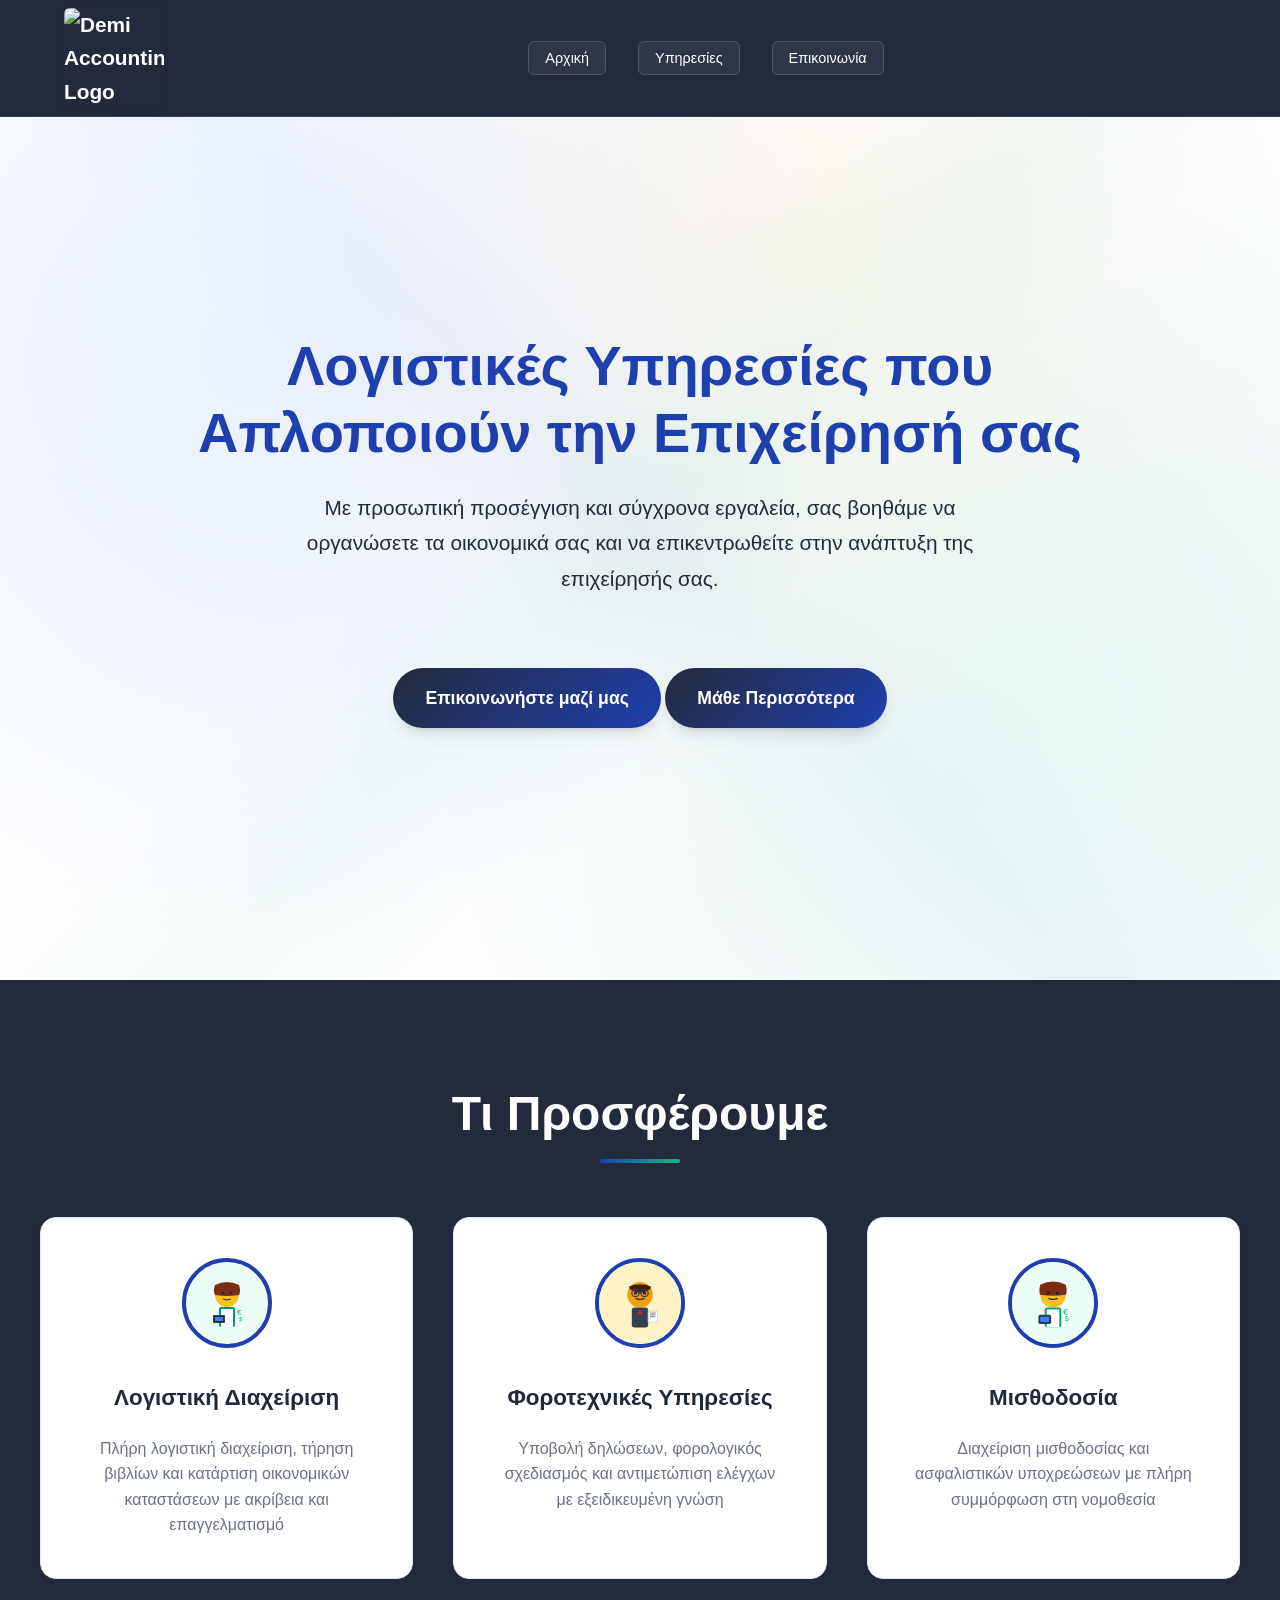
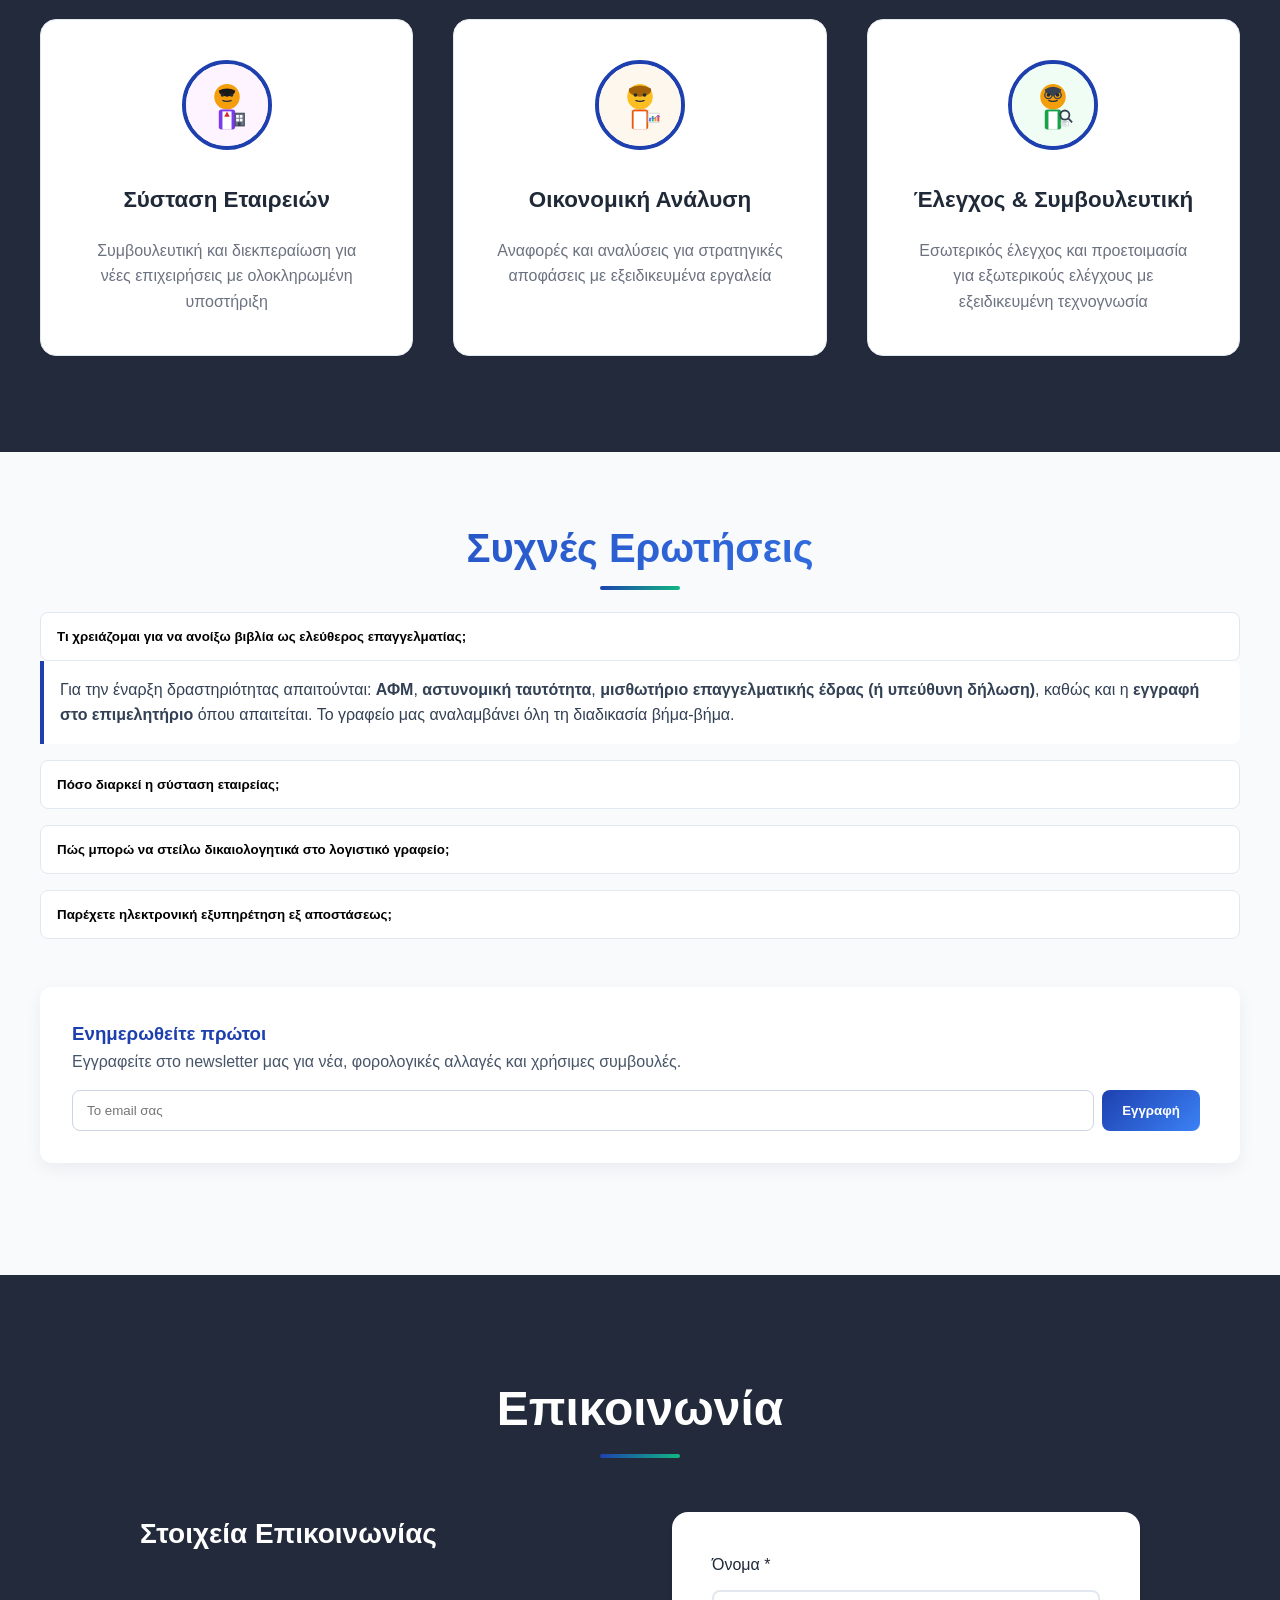
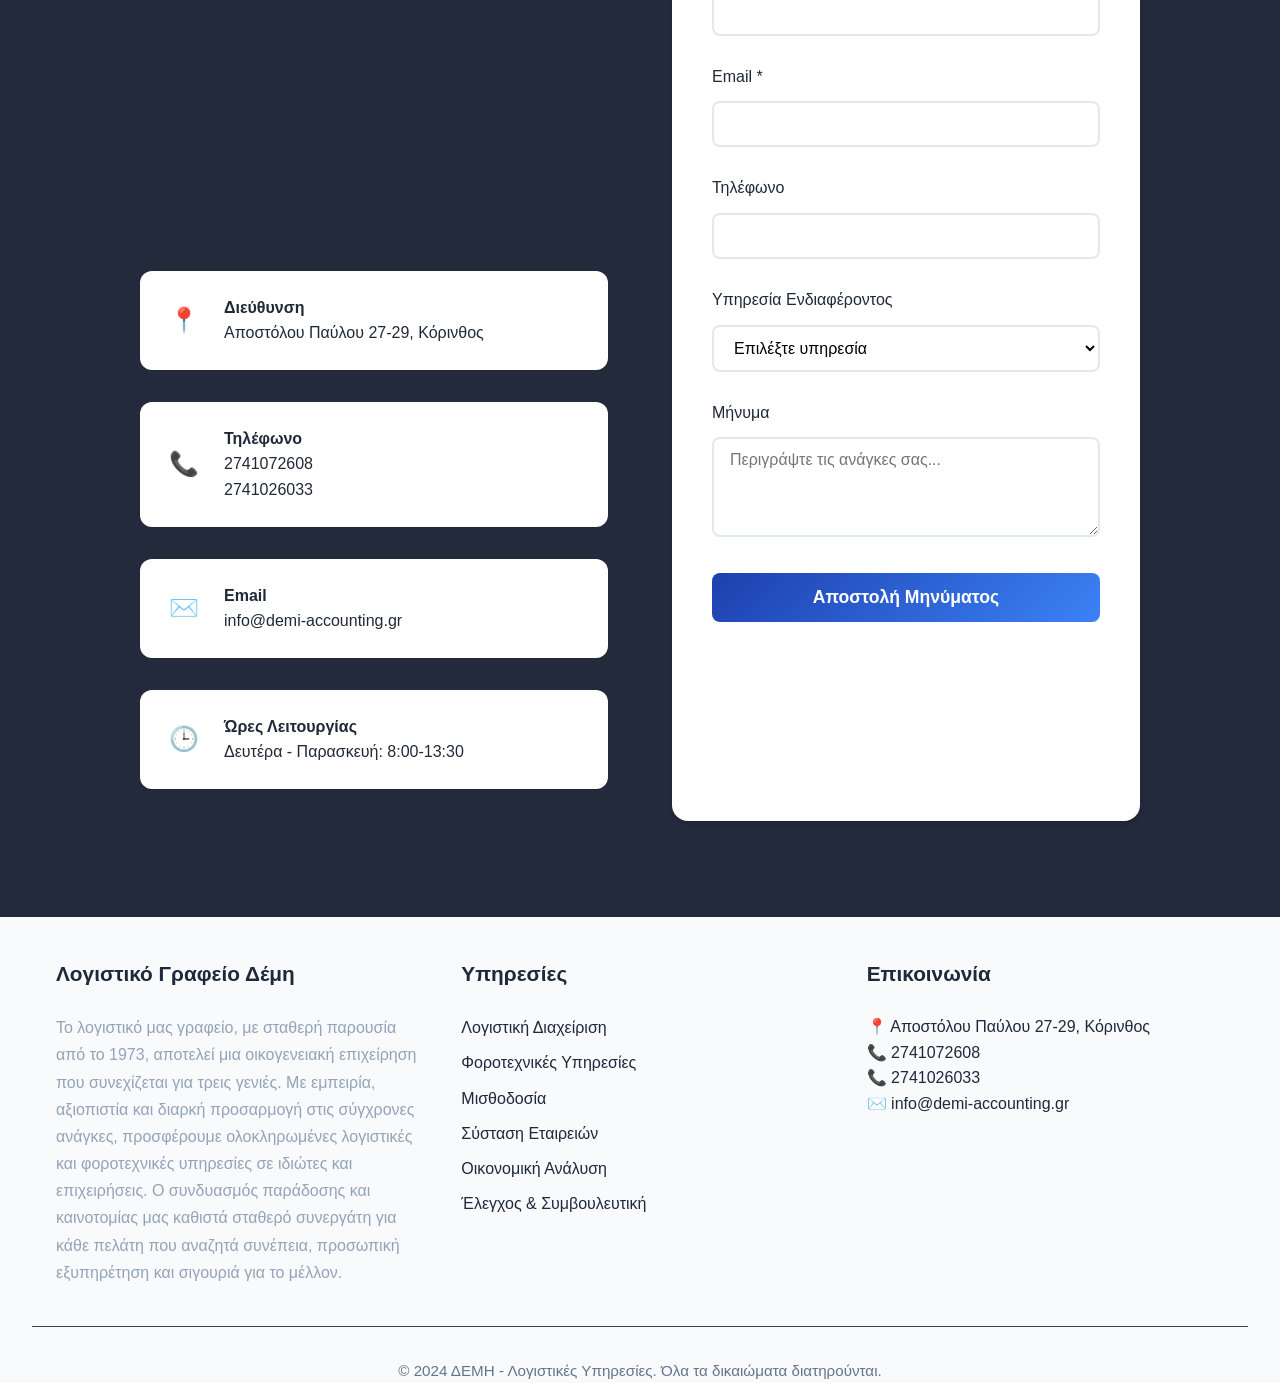
==== index.html @ 02c78ac2 "Rename sitenikoul τελικο.html to index.html" ====
<!DOCTYPE html>
<html lang="el">
<head>
    <meta charset="UTF-8">
    <meta name="viewport" content="width=device-width, initial-scale=1.0">
    <title>ΔΕΜΗ - Λογιστικές Υπηρεσίες | Επαγγελματικές Λογιστικές Λύσεις</title>
    <meta name="description" content="Αξιόπιστες λογιστικές υπηρεσίες από το 2003. Λογιστική διαχείριση, φοροτεχνικά, μισθοδοσία και σύσταση εταιρειών.">
    <style>
        /* CSS Custom Properties */
        :root {
            --primary-color: #1e40af;
            --primary-light: #3b82f6;
            --primary-dark: #1e3a8a;
            --secondary-color: #10b981;
            --accent-color: #f59e0b;
            --text-dark: #1f2937;
            --text-light: #6b7280;
            --bg-white: #ffffff;
            --bg-light: #f8fafc;
            --bg-gray: #f1f5f9;
            --border-color: #e2e8f0;
            --shadow-sm: 0 1px 2px 0 rgb(0 0 0 / 0.05);
            --shadow-md: 0 4px 6px -1px rgb(0 0 0 / 0.1), 0 2px 4px -2px rgb(0 0 0 / 0.1);
            --shadow-lg: 0 10px 15px -3px rgb(0 0 0 / 0.1), 0 4px 6px -4px rgb(0 0 0 / 0.1);
            --shadow-xl: 0 20px 25px -5px rgb(0 0 0 / 0.1), 0 8px 10px -6px rgb(0 0 0 / 0.1);
        }

        * {
            margin: 0;
            padding: 0;
            box-sizing: border-box;
        }

        body {
            font-family: 'Segoe UI', Tahoma, Geneva, Verdana, sans-serif;
            line-height: 1.6;
            color: var(--text-dark);
            padding-top: 80px; /* Space for fixed navbar */
        }

        .footer a { color: #1e293b !important; font-weight:500; text-decoration:none; transition: color 0.2s; }
        .footer-content ul li a:hover { color: #1e40af !important; }
        
        html {
            scroll-behavior: smooth;
        }

        /* Navigation */
        .navbar {
            position: fixed;
            top: 0;
            width: 100%;
            background: #232a3b;
            border-bottom: 1px solid #374151;
            z-index: 1000;
            transition: all 0.3s ease;
        }

        .navbar.scrolled {
            background: rgba(35, 42, 59, 0.98);
            box-shadow: 0 4px 6px -1px rgb(0 0 0 / 0.1);
        }

    .nav-container {
            max-width: 1200px;
            margin: 0 auto;
            padding: 0.5rem 1.5rem;
            display: flex;
            flex-direction: row;
            align-items: center;
            justify-content: space-between;
        }

    /* Moved inline styles into CSS classes for consistency */
    .logo--spaced { margin-right: 2rem; }
    .logo-image--circle { background:#fff; border-radius:50%; box-shadow:0 2px 8px rgba(0,0,0,0.10); }
    .newsletter { margin-bottom:3rem; background:#fff; padding:2rem; border-radius:12px; box-shadow:0 6px 18px rgba(16,24,40,0.06); }
    .newsletter-input{flex:1; min-width:220px; padding:12px 14px; border:1px solid #cbd5e1; border-radius:8px}
    .newsletter-btn{padding:12px 20px; border:none; border-radius:8px; background:linear-gradient(135deg,#1e40af,#3b82f6); color:#fff; font-weight:600; cursor:pointer}
    .footer{background:#f8fafc; padding:2.5rem 2rem 0 2rem}
    .footer-content{display:flex; flex-wrap:wrap; gap:2rem; max-width:1200px; margin:0 auto}
    .footer-section{flex:1; min-width:180px}
    .footer-section.first{min-width:220px; padding-left:1rem}
    .footer-bottom{text-align:center; margin-top:2rem; color:#64748b; font-size:0.95rem}
    .form-status{margin-top:0.75rem; color:#065f46}

        .logo {
            font-size: 1.3rem;
            font-weight: 700;
            color: #ffffff;
            text-decoration: none;
            display: flex;
            align-items: center;
            gap: 0.5rem;
        }

        .logo-image {
            width: 100px;
            height: auto;
            object-fit: contain;
            background: none;
            border-radius: 6px;
            box-shadow: 0 1px 4px rgba(0,0,0,0.1);
            transition: all 0.3s ease;
        }

        .logo:hover {
            color: #3b82f6;
            transform: translateY(-1px);
            transition: all 0.2s ease;
        }

        .nav-menu {
            display: flex;
            list-style: none;
            gap: 1.25rem;
        }

        .nav-menu a {
            color: #ffffff;
            text-decoration: none;
            font-weight: 500;
            padding: 8px 16px;
            border-radius: 6px;
            border: 1px solid #4b5563;
            transition: all 0.3s ease;
            position: relative;
            font-size: 0.9rem;
            background: rgba(75, 85, 99, 0.3);
            backdrop-filter: blur(10px);
        }

        .nav-menu a:hover {
            background: rgba(30, 64, 175, 0.2);
            color: #ffffff;
            border-color: #3b82f6;
            transform: translateY(-1px);
            box-shadow: 0 2px 4px -1px rgb(0 0 0 / 0.1);
        }

        .nav-menu a::after {
            content: '';
            position: absolute;
            width: 0;
            height: 2px;
            bottom: 0;
            left: 50%;
            background: #3b82f6;
            transition: all 0.3s ease;
        }

        .nav-menu a:hover::after {
            width: 80%;
            left: 10%;
        }

        /* Hero Section */
        .hero {
            position: relative;
            height: 100vh;
            display: flex;
            align-items: center;
            justify-content: center;
            text-align: center;
            background: url('https://media.giphy.com/media/3oKIPEqDGUULpEU0aQ/giphy.gif') no-repeat center center/cover;
            color: #fff;
            padding: 0 20px;
            overflow: hidden;
        }

        .hero::before {
            content: '';
            position: absolute;
            top: 0;
            left: 0;
            width: 100%;
            height: 100%;
            background-image: 
                radial-gradient(circle at 20% 30%, rgba(59, 130, 246, 0.1) 0%, transparent 50%),
                radial-gradient(circle at 80% 70%, rgba(16, 185, 129, 0.08) 0%, transparent 50%),
                radial-gradient(circle at 60% 20%, rgba(245, 158, 11, 0.06) 0%, transparent 50%);
            z-index: 1;
        }

        .hero::after {
            content: '';
            position: absolute;
            top: 0;
            left: 0;
            width: 100%;
            height: 100%;
            background-image:
                linear-gradient(45deg, transparent 40%, rgba(30, 64, 175, 0.03) 50%, transparent 60%),
                linear-gradient(-45deg, transparent 40%, rgba(16, 185, 129, 0.03) 50%, transparent 60%);
            z-index: 1;
        }

        .hero-overlay {
            position: absolute;
            top: 0; 
            left: 0;
            width: 100%; 
            height: 100%;
            background: linear-gradient(135deg, rgba(255, 255, 255, 0.9) 0%, rgba(248, 250, 252, 0.85) 100%);
        }

        .hero-content {
            position: relative;
            z-index: 2;
            max-width: 900px;
            opacity: 0;
            transform: translateY(40px);
            animation: fadeInUp 1.2s ease-out forwards;
        }

        .hero h1 {
            font-size: clamp(2rem, 5vw, 3.5rem);
            margin-bottom: 1.5rem;
            line-height: 1.2;
            font-weight: 700;
            color: #1e40af;
            background: none;
        }

        .hero p {
            font-size: clamp(1rem, 2.5vw, 1.3rem);
            margin-bottom: 2.5rem;
            line-height: 1.7;
            color: #232a3b;
            max-width: 700px;
            margin-left: auto;
            margin-right: auto;
        }

        .cta-button {
            display: inline-block;
            background: linear-gradient(135deg, #232a3b 0%, #1e40af 100%);
            color: #fff;
            padding: 16px 32px;
            border-radius: 50px;
            font-weight: 600;
            text-decoration: none;
            transition: all 0.3s ease;
            opacity: 0;
            animation: fadeInUp 1.2s ease-out forwards;
            animation-delay: 0.6s;
            box-shadow: var(--shadow-lg);
            font-size: 1.1rem;
        }

        .cta-button:hover {
            background: linear-gradient(135deg, var(--primary-dark) 0%, var(--primary-color) 100%);
            transform: translateY(-3px);
            box-shadow: var(--shadow-xl);
        }

        /* Keyframes */
        @keyframes fadeInUp {
            to {
                opacity: 1;
                transform: translateY(0);
            }
        }

        @keyframes slideInLeft {
            from {
                opacity: 0;
                transform: translateX(-50px);
            }
            to {
                opacity: 1;
                transform: translateX(0);
            }
        }

        @keyframes slideInRight {
            from {
                opacity: 0;
                transform: translateX(50px);
            }
            to {
                opacity: 1;
                transform: translateX(0);
            }
        }

        /* Services Section */
        .services {
            padding: 6rem 2rem;
            background: #232a3b;
        }

        .container {
            max-width: 1200px;
            margin: 0 auto;
        }

        .section-title {
            text-align: center;
            font-size: clamp(2rem, 4vw, 3rem);
            margin-bottom: 4rem;
            color: #ffffff;
            font-weight: 700;
            position: relative;
        }

        .contact .section-title {
            color: #ffffff;
        }

        .section-title::after {
            content: '';
            position: absolute;
            bottom: -10px;
            left: 50%;
            transform: translateX(-50%);
            width: 80px;
            height: 4px;
            background: linear-gradient(135deg, var(--primary-color) 0%, var(--secondary-color) 100%);
            border-radius: 2px;
        }

        .services-grid {
            display: grid;
            grid-template-columns: repeat(auto-fit, minmax(320px, 1fr));
            gap: 2.5rem;
        }

        .service-card {
            background: #ffffff;
            padding: 2.5rem;
            border-radius: 16px;
            text-align: center;
            transition: all 0.4s ease;
            border: 1px solid #e2e8f0;
            position: relative;
            overflow: hidden;
            box-shadow: 0 1px 2px 0 rgb(0 0 0 / 0.05);
        }

        .service-card::before {
            content: '';
            position: absolute;
            top: 0;
            left: 0;
            width: 100%;
            height: 4px;
            background: linear-gradient(135deg, #1e40af 0%, #10b981 100%);
            transform: scaleX(0);
            transition: transform 0.3s ease;
        }

        .service-card:hover::before {
            transform: scaleX(1);
        }

        .service-card:hover {
            transform: translateY(-8px);
            box-shadow: 0 20px 25px -5px rgb(0 0 0 / 0.1), 0 8px 10px -6px rgb(0 0 0 / 0.1);
            border-color: #3b82f6;
        }

        .service-image {
            width: 90px;
            height: 90px;
            margin: 0 auto 2rem;
            border-radius: 50%;
            overflow: visible;
            border: 4px solid #1e40af;
            background: #ffffff;
            transition: all 0.3s ease;
            display: flex;
            align-items: center;
            justify-content: center;
            font-size: 2.5rem;
        }

        .service-card:hover .service-image {
            border-color: #10b981;
            transform: scale(1.1);
        }

        .service-card h3 {
            font-size: 1.4rem;
            margin-bottom: 1.25rem;
            color: #1f2937;
            font-weight: 600;
        }

        .service-card p {
            color: #6b7280;
            font-size: 1rem;
            line-height: 1.6;
        }

        /* Contact Section */
        .contact {
            padding: 6rem 2rem;
            background: #232a3b;
        }

        .contact-content {
            display: grid;
            grid-template-columns: 1fr 1fr;
            gap: 4rem;
            max-width: 1000px;
            margin: 0 auto;
        }

        .contact-info h3 {
            font-size: 1.75rem;
            margin-bottom: 2.5rem;
            color: #ffffff;
            font-weight: 600;
        }

        .contact-item {
            display: flex;
            align-items: center;
            margin-bottom: 2rem;
            padding: 1.5rem;
            background: #ffffff;
            border-radius: 12px;
            transition: all 0.3s ease;
            box-shadow: 0 1px 2px 0 rgb(0 0 0 / 0.05);
        }

        .contact-item:hover {
            transform: translateY(-2px);
            box-shadow: 0 4px 6px -1px rgb(0 0 0 / 0.1), 0 2px 4px -2px rgb(0 0 0 / 0.1);
        }

        .contact-icon {
            font-size: 1.5rem;
            margin-right: 1.25rem;
            color: #1e40af;
            width: 40px;
            text-align: center;
        }

        .contact-item h4 {
            color: #1e40af;
            font-weight: 600;
            margin-bottom: 0.25rem;
        }

        .contact-item p {
            color: #3b82f6;
            margin: 0;
        }

        .contact-form {
            background: #ffffff;
            padding: 2.5rem;
            border-radius: 16px;
            box-shadow: 0 4px 6px -1px rgb(0 0 0 / 0.1), 0 2px 4px -2px rgb(0 0 0 / 0.1);
        }

        .form-group {
            margin-bottom: 1.75rem;
        }

        .form-group label {
            display: block;
            margin-bottom: 0.75rem;
            color: #1f2937;
            font-weight: 500;
            font-size: 1rem;
        }

        .form-group input,
        .form-group textarea,
        .form-group select {
            width: 100%;
            padding: 12px 16px;
            border: 2px solid #e2e8f0;
            border-radius: 8px;
            font-size: 1rem;
            background: #ffffff;
            transition: all 0.3s ease;
            font-family: inherit;
        }

        .form-group input:focus,
        .form-group textarea:focus,
        .form-group select:focus {
            outline: none;
            border-color: #1e40af;
            box-shadow: 0 0 0 3px rgba(59, 130, 246, 0.1);
        }

        .submit-btn {
            width: 100%;
            padding: 14px 20px;
            background: linear-gradient(135deg, #1e40af 0%, #3b82f6 100%);
            color: white;
            border: none;
            border-radius: 8px;
            font-size: 1.1rem;
            font-weight: 600;
            cursor: pointer;
            transition: all 0.3s ease;
        }

        .submit-btn:hover {
            background: linear-gradient(135deg, #1e3a8a 0%, #1e40af 100%);
            transform: translateY(-2px);
            box-shadow: 0 10px 15px -3px rgb(0 0 0 / 0.1), 0 4px 6px -4px rgb(0 0 0 / 0.1);
        }

        /* Footer */
        .footer {
            background: var(--text-dark);
            color: white;
            padding: 3rem 2rem 1rem;
        }

        .footer-content {
            max-width: 1200px;
            margin: 0 auto;
            display: grid;
            grid-template-columns: repeat(auto-fit, minmax(280px, 1fr));
            gap: 3rem;
            margin-bottom: 2rem;
        }

        .footer-section h3 {
            margin-bottom: 1.5rem;
            font-size: 1.3rem;
            font-weight: 700;
            color: #1e293b;
        }

        .footer-section p,
        .footer-section a {
            color: #94a3b8;
            text-decoration: none;
            line-height: 1.7;
            margin-bottom: 0.5rem;
            display: block;
            transition: color 0.3s ease;
        }

        .footer-section a:hover {
            color: #3b82f6;
        }

        .footer-bottom {
            border-top: 1px solid #334155;
            padding-top: 2rem;
            text-align: center;
            color: #94a3b8;
            font-size: 0.95rem;
        }

        /* Mobile Menu */
        .mobile-menu-toggle {
            display: none;
            flex-direction: column;
            cursor: pointer;
            padding: 0.5rem;
            border-radius: 4px;
            transition: all 0.3s ease;
        }

        .mobile-menu-toggle:hover {
            background: var(--bg-light);
        }

        .mobile-menu-toggle span {
            width: 28px;
            height: 3px;
            background: var(--primary-color);
            margin: 3px 0;
            transition: 0.3s;
            border-radius: 2px;
        }

        .mobile-menu-toggle.active span:nth-child(1) {
            transform: rotate(-45deg) translate(-6px, 6px);
        }

        .mobile-menu-toggle.active span:nth-child(2) {
            opacity: 0;
        }

        .mobile-menu-toggle.active span:nth-child(3) {
            transform: rotate(45deg) translate(-6px, -6px);
        }

        /* Responsive Design */
        @media (max-width: 768px) {
            body {
                padding-top: 0; /* Remove padding since navbar won't be fixed */
            }

            .navbar {
                position: relative; /* Make navbar scroll with content on mobile */
                box-shadow: 0 2px 4px rgba(0,0,0,0.1);
            }

            .mobile-menu-toggle {
                display: none; /* Hide hamburger menu */
            }

            .nav-menu {
                display: flex !important; /* Always show menu */
                position: relative;
                flex-direction: row; /* Horizontal layout */
                gap: 0.75rem;
                padding: 0;
                box-shadow: none;
                border: none;
                background: transparent;
                width: auto;
            }

            .nav-menu a {
                padding: 6px 12px;
                font-size: 0.8rem;
                border-radius: 6px;
                margin-bottom: 0;
                text-align: center;
                border: 1px solid #4b5563;
                background: rgba(75, 85, 99, 0.3);
                backdrop-filter: blur(5px);
                color: #ffffff;
            }

            .nav-container {
                padding: 0.5rem 1rem;
                flex-wrap: wrap;
                align-items: flex-start;
            }

            .logo {
                margin-right: 0;
                margin-bottom: 0.5rem;
                width: 100%;
                justify-content: center;
                font-size: 1.3rem;
            }

            .logo-image {
                width: 100px;
            }

            .hero {
                padding: 0 1rem;
                min-height: 80vh;
            }

            .hero-content {
                padding-top: 1rem;
            }

            .cta-button {
                display: block;
                margin: 1rem auto;
                text-align: center;
                font-size: 1rem;
                padding: 14px 28px;
            }

            .services {
                padding: 4rem 1rem;
            }

            .contact {
                padding: 4rem 1rem;
            }

            .contact-content {
                grid-template-columns: 1fr;
                gap: 2rem;
            }

            .contact-form {
                padding: 2rem 1.5rem;
            }

            .services-grid {
                grid-template-columns: 1fr;
                gap: 1.5rem;
            }

            .service-card {
                padding: 2rem 1.5rem;
            }

            .contact-item {
                padding: 1.25rem;
                margin-bottom: 1rem;
            }

            .footer-content {
                flex-direction: column;
                text-align: center;
                gap: 2rem;
            }

            .footer-section.first {
                padding-left: 0;
            }
        }

        @media (max-width: 480px) {
            body {
                padding-top: 0; /* No padding needed on mobile */
            }

            .nav-container { 
                padding: 0.5rem 0.75rem; 
            }
            
            .hero { 
                padding: 0 1rem;
                min-height: 70vh;
            }
            
            .hero h1 {
                font-size: 1.75rem;
                margin-bottom: 1rem;
            }
            
            .hero p {
                font-size: 1rem;
                margin-bottom: 2rem;
            }
            
            .cta-button { 
                padding: 12px 20px; 
                font-size: 0.95rem; 
                margin: 0.5rem auto;
                display: block;
                text-align: center;
            }
            
            .service-card { 
                padding: 1.5rem; 
                margin-bottom: 1rem;
            }
            
            .contact-form { 
                padding: 1.5rem; 
            }
            
            .contact-item {
                padding: 1rem;
                flex-direction: column;
                text-align: center;
            }
            
            .contact-icon {
                margin-right: 0;
                margin-bottom: 0.5rem;
                font-size: 1.25rem;
            }
            
            .logo-image {
                width: 120px;
            }
            
            .services,
            .contact {
                padding: 3rem 1rem;
            }
            
            .form-group input,
            .form-group textarea,
            .form-group select {
                padding: 12px;
                font-size: 16px; /* Prevents zoom on iOS */
            }
            
            .faq-list, .newsletter { 
                padding: 1rem !important; 
                font-size: 0.9rem !important; 
            }
            
            .nav-menu {
                gap: 0.5rem;
                flex-wrap: wrap;
                justify-content: center;
            }
            
            .nav-menu a {
                padding: 5px 8px;
                font-size: 0.75rem;
                min-width: auto;
                white-space: nowrap;
            }
            
            .logo {
                font-size: 1.1rem;
            }
            
            .logo-image {
                width: 80px;
            }
        }

        /* Touch-friendly improvements */
        @media (hover: none) and (pointer: coarse) {
            .nav-menu a,
            .cta-button,
            .submit-btn {
                min-height: 44px; /* Apple recommended touch target size */
                padding: 12px 20px;
            }
            
            .service-card:hover,
            .contact-item:hover {
                transform: none; /* Disable hover animations on touch devices */
            }
        }

        /* Animations and Interactions */
        .fade-in {
            animation: fadeInUp 0.8s ease-out;
        }

        .slide-in-left {
            animation: slideInLeft 0.8s ease-out;
        }

        .slide-in-right {
            animation: slideInRight 0.8s ease-out;
        }

        /* Loading states */
        .loading {
            opacity: 0.7;
            pointer-events: none;
        }

        /* Success states */
        .success {
            background: var(--secondary-color) !important;
            color: white !important;
        }

        /* Accessibility improvements */
        @media (prefers-reduced-motion: reduce) {
            * {
                animation-duration: 0.01ms !important;
                animation-iteration-count: 1 !important;
                transition-duration: 0.01ms !important;
            }
        }

        /* Focus styles for better accessibility */
        button:focus,
        input:focus,
        textarea:focus,
        select:focus,
        a:focus {
            outline: 2px solid var(--primary-color);
            outline-offset: 2px;
        }
        
        /* Accessibility & utility styles added */
        .skip-link{position:absolute;left:-9999px;top:auto;width:1px;height:1px;overflow:hidden}
        .skip-link:focus{left:1rem;top:1rem;width:auto;height:auto;padding:0.5rem 1rem;background:#1e40af;color:#fff;border-radius:6px;z-index:9999}
        .hidden-field{position:absolute;left:-10000px;top:auto;opacity:0}
        .nav-menu{flex:1;display:flex;justify-content:center;align-items:center;gap:2rem}
        .hero .cta-button{margin-top:2rem;display:inline-block}
    </style>
</head>
    <body>
    <a href="#main" class="skip-link">Μετάβαση στο κυρίως περιεχόμενο</a>
    <!-- Navigation -->
    <nav class="navbar" id="navbar">
        <div class="nav-container">
            <a href="#home" class="logo logo--spaced">
                <img src="/Users/eirini/Downloads/Demi Simos.png" alt="Demi Accounting Logo" class="logo-image" loading="lazy">
            </a>
            <ul class="nav-menu" id="nav-menu" style="flex:1; display:flex; justify-content:center; align-items:center; gap:2rem;">
                <li><a href="#home">Αρχική</a></li>
                <li><a href="#services">Υπηρεσίες</a></li>
                <li><a href="#contact">Επικοινωνία</a></li>
            </ul>
            <div class="mobile-menu-toggle" id="mobile-toggle" onclick="toggleMobileMenu()">
                <span></span>
                <span></span>
                <span></span>
            </div>
        </div>
    </nav>

    <!-- Hero Section -->
    <section id="home" class="hero">
        <div class="hero-overlay"></div>
        <div class="hero-content">
            <h1>Λογιστικές Υπηρεσίες που Απλοποιούν την Επιχείρησή σας</h1>
            <p>
                Με προσωπική προσέγγιση και σύγχρονα εργαλεία, σας βοηθάμε να
                οργανώσετε τα οικονομικά σας και να επικεντρωθείτε στην ανάπτυξη
                της επιχείρησής σας.
            </p>
            <a href="#contact" class="cta-button" style="margin-top:2rem; display:inline-block;">Επικοινωνήστε μαζί μας</a>
            <a href="#services" class="cta-button">Μάθε Περισσότερα</a>
        </div>
    </section>

    <!-- Services Section -->
    <section id="services" class="services">
        <div class="container">
            <h2 class="section-title">Τι Προσφέρουμε</h2>
            <div class="services-grid">
                <div class="service-card">
                    <div class="service-image">
                        <svg width="80" height="80" viewBox="0 0 80 80" xmlns="http://www.w3.org/2000/svg" style="display: block; margin: 0 auto;">
                            <!-- Professional woman with laptop -->
                            <circle cx="40" cy="40" r="40" fill="#ecfdf5"/>
                            <!-- Face -->
                            <circle cx="40" cy="32" r="12" fill="#fbbf24"/>
                            <!-- Hair -->
                            <path d="M28 22 Q40 16 52 22 Q54 28 52 32 Q40 34 28 32 Q26 28 28 22" fill="#7c2d12"/>
                            <!-- Eyes -->
                            <circle cx="36" cy="30" r="1.5" fill="#1f2937"/>
                            <circle cx="44" cy="30" r="1.5" fill="#1f2937"/>
                            <!-- Smile -->
                            <path d="M36 36 Q40 38 44 36" stroke="#1f2937" stroke-width="1" fill="none"/>
                            <!-- Business attire -->
                            <rect x="32" y="44" width="16" height="20" fill="#059669" rx="2"/>
                            <!-- Blouse -->
                            <rect x="34" y="46" width="12" height="18" fill="#ffffff"/>
                            <!-- Laptop -->
                            <rect x="26" y="52" width="12" height="8" fill="#374151" rx="1"/>
                            <rect x="27" y="53" width="10" height="6" fill="#1f2937"/>
                            <rect x="28" y="54" width="8" height="4" fill="#3b82f6"/>
                            <!-- Money symbols -->
                            <text x="50" y="52" font-family="Arial" font-size="8" fill="#10b981">€</text>
                            <text x="52" y="58" font-family="Arial" font-size="6" fill="#10b981">$</text>
                        </svg>
                    </div>
                    <h3>Λογιστική Διαχείριση</h3>
                    <p>Πλήρη λογιστική διαχείριση, τήρηση βιβλίων και κατάρτιση οικονομικών καταστάσεων με ακρίβεια και επαγγελματισμό</p>
                </div>
                <div class="service-card">
                    <div class="service-image">
                        <svg width="90" height="90" viewBox="0 0 90 90" xmlns="http://www.w3.org/2000/svg">
                            <circle cx="45" cy="45" r="45" fill="#fef3c7"/>
                            <circle cx="45" cy="36" r="14" fill="#f59e0b"/>
                            <path d="M33 27 Q45 22 57 27 Q57 32 45 34 Q33 32 33 27" fill="#451a03"/>
                            <circle cx="40" cy="34" r="2" fill="#1f2937"/>
                            <circle cx="50" cy="34" r="2" fill="#1f2937"/>
                            <circle cx="40" cy="34" r="4" stroke="#374151" stroke-width="1.5" fill="none"/>
                            <circle cx="50" cy="34" r="4" stroke="#374151" stroke-width="1.5" fill="none"/>
                            <line x1="44" y1="34" x2="46" y2="34" stroke="#374151" stroke-width="1.5"/>
                            <path d="M40 40 Q45 42 50 40" stroke="#1f2937" stroke-width="1.5" fill="none"/>
                            <rect x="36" y="50" width="18" height="22" fill="#374151" rx="3"/>
                            <polygon points="45,52 42,57 48,57" fill="#dc2626"/>
                            <rect x="54" y="54" width="10" height="12" fill="#ffffff" stroke="#d1d5db"/>
                            <line x1="56" y1="56" x2="62" y2="56" stroke="#6b7280" stroke-width="1"/>
                            <line x1="56" y1="58" x2="62" y2="58" stroke="#6b7280" stroke-width="1"/>
                            <line x1="56" y1="60" x2="62" y2="60" stroke="#6b7280" stroke-width="1"/>
                        </svg>
                    </div>
                    <h3>Φοροτεχνικές Υπηρεσίες</h3>
                    <p>Υποβολή δηλώσεων, φορολογικός σχεδιασμός και αντιμετώπιση ελέγχων με εξειδικευμένη γνώση</p>
                </div>
                <div class="service-card">
                    <div class="service-image">
                        <svg width="90" height="90" viewBox="0 0 90 90" xmlns="http://www.w3.org/2000/svg">
                            <circle cx="45" cy="45" r="45" fill="#ecfdf5"/>
                            <circle cx="45" cy="36" r="14" fill="#fbbf24"/>
                            <path d="M31 25 Q45 18 59 25 Q61 32 59 36 Q45 38 31 36 Q29 32 31 25" fill="#7c2d12"/>
                            <circle cx="40" cy="34" r="2" fill="#1f2937"/>
                            <circle cx="50" cy="34" r="2" fill="#1f2937"/>
                            <path d="M40 40 Q45 42 50 40" stroke="#1f2937" stroke-width="1.5" fill="none"/>
                            <rect x="36" y="50" width="18" height="22" fill="#059669" rx="3"/>
                            <rect x="38" y="52" width="14" height="20" fill="#ffffff"/>
                            <rect x="29" y="58" width="14" height="10" fill="#374151" rx="2"/>
                            <rect x="30" y="59" width="12" height="8" fill="#1f2937"/>
                            <rect x="31" y="60" width="10" height="6" fill="#3b82f6"/>
                            <text x="56" y="58" font-family="Arial" font-size="10" fill="#10b981">€</text>
                            <text x="58" y="65" font-family="Arial" font-size="8" fill="#10b981">$</text>
                        </svg>
                    </div>
                    <h3>Μισθοδοσία</h3>
                    <p>Διαχείριση μισθοδοσίας και ασφαλιστικών υποχρεώσεων με πλήρη συμμόρφωση στη νομοθεσία</p>
                </div>
                <div class="service-card">
                    <div class="service-image">
                        <svg width="90" height="90" viewBox="0 0 90 90" xmlns="http://www.w3.org/2000/svg">
                            <circle cx="45" cy="45" r="45" fill="#fdf4ff"/>
                            <circle cx="45" cy="36" r="14" fill="#f59e0b"/>
                            <path d="M36 29 Q45 25 54 29 Q54 34 45 36 Q36 34 36 29" fill="#1c1917"/>
                            <circle cx="40" cy="34" r="2" fill="#1f2937"/>
                            <circle cx="50" cy="34" r="2" fill="#1f2937"/>
                            <path d="M40 40 Q45 42 50 40" stroke="#1f2937" stroke-width="1.5" fill="none"/>
                            <rect x="36" y="50" width="18" height="22" fill="#7c3aed" rx="3"/>
                            <rect x="40" y="52" width="10" height="20" fill="#ffffff"/>
                            <polygon points="45,52 42,58 48,58" fill="#dc2626"/>
                            <rect x="54" y="54" width="10" height="14" fill="#6b7280" stroke="#374151"/>
                            <rect x="55" y="56" width="3" height="3" fill="#ffffff"/>
                            <rect x="59" y="56" width="3" height="3" fill="#ffffff"/>
                            <rect x="55" y="60" width="3" height="3" fill="#ffffff"/>
                            <rect x="59" y="60" width="3" height="3" fill="#ffffff"/>
                            <rect x="57" y="64" width="3" height="4" fill="#374151"/>
                        </svg>
                    </div>
                    <h3>Σύσταση Εταιρειών</h3>
                    <p>Συμβουλευτική και διεκπεραίωση για νέες επιχειρήσεις με ολοκληρωμένη υποστήριξη</p>
                </div>
                <div class="service-card">
                    <div class="service-image">
                        <svg width="90" height="90" viewBox="0 0 90 90" xmlns="http://www.w3.org/2000/svg">
                            <circle cx="45" cy="45" r="45" fill="#fef7ed"/>
                            <circle cx="45" cy="36" r="14" fill="#fbbf24"/>
                            <path d="M33 27 Q45 20 57 27 Q59 34 45 36 Q31 34 33 27" fill="#a16207"/>
                            <circle cx="40" cy="34" r="2" fill="#1f2937"/>
                            <circle cx="50" cy="34" r="2" fill="#1f2937"/>
                            <path d="M40 40 Q45 42 50 40" stroke="#1f2937" stroke-width="1.5" fill="none"/>
                            <rect x="36" y="50" width="18" height="22" fill="#ea580c" rx="3"/>
                            <rect x="38" y="52" width="14" height="20" fill="#ffffff"/>
                            <rect x="54" y="54" width="12" height="10" fill="#ffffff" stroke="#d1d5db"/>
                            <rect x="55" y="59" width="2" height="4" fill="#3b82f6"/>
                            <rect x="58" y="57" width="2" height="6" fill="#10b981"/>
                            <rect x="61" y="58" width="2" height="5" fill="#f59e0b"/>
                            <rect x="64" y="56" width="2" height="7" fill="#ef4444"/>
                            <polyline points="55,62 58,59 61,60 64,57 67,58" stroke="#8b5cf6" stroke-width="1" fill="none"/>
                        </svg>
                    </div>
                    <h3>Οικονομική Ανάλυση</h3>
                    <p>Αναφορές και αναλύσεις για στρατηγικές αποφάσεις με εξειδικευμένα εργαλεία</p>
                </div>
                <div class="service-card">
                    <div class="service-image">
                        <svg width="90" height="90" viewBox="0 0 90 90" xmlns="http://www.w3.org/2000/svg">
                            <circle cx="45" cy="45" r="45" fill="#f0fdf4"/>
                            <circle cx="45" cy="36" r="14" fill="#f59e0b"/>
                            <path d="M36 28 Q45 22 54 28 Q54 33 45 35 Q36 33 36 28" fill="#374151"/>
                            <circle cx="40" cy="34" r="2" fill="#1f2937"/>
                            <circle cx="50" cy="34" r="2" fill="#1f2937"/>
                            <circle cx="40" cy="34" r="4" stroke="#374151" stroke-width="1.5" fill="none"/>
                            <circle cx="50" cy="34" r="4" stroke="#374151" stroke-width="1.5" fill="none"/>
                            <line x1="44" y1="34" x2="46" y2="34" stroke="#374151" stroke-width="1.5"/>
                            <path d="M40 40 Q45 42 50 40" stroke="#1f2937" stroke-width="1.5" fill="none"/>
                            <rect x="36" y="50" width="18" height="22" fill="#16a34a" rx="3"/>
                            <rect x="40" y="52" width="10" height="20" fill="#ffffff"/>
                            <circle cx="58" cy="56" r="5" stroke="#374151" stroke-width="2" fill="none"/>
                            <line x1="62" y1="60" x2="66" y2="64" stroke="#374151" stroke-width="2"/>
                            <rect x="54" y="63" width="8" height="5" fill="#ffffff" stroke="#d1d5db"/>
                            <line x1="55" y1="64" x2="60" y2="64" stroke="#6b7280" stroke-width="0.5"/>
                            <line x1="55" y1="66" x2="60" y2="66" stroke="#6b7280" stroke-width="0.5"/>
                        </svg>
                    </div>
                    <h3>Έλεγχος & Συμβουλευτική</h3>
                    <p>Εσωτερικός έλεγχος και προετοιμασία για εξωτερικούς ελέγχους με εξειδικευμένη τεχνογνωσία</p>
                </div>
            </div>
        </div>
    </section>

    <!-- Contact Section -->
<!-- ========== START: DEMI - FAQ + Map + Newsletter ========== -->
<div class="section-separator"></div>
<section id="faq" class="faq-section" style="padding:4rem 1rem; background: #f8fafc;">
    <div class="container" style="max-width:1200px; margin:0 auto;">

        <!-- FAQ -->
        <h2 class="section-title" style="font-size:2.5rem; font-weight:700; color:#1e40af; margin-bottom:2rem; background:linear-gradient(135deg, var(--primary-color) 0%, var(--primary-light) 100%); -webkit-background-clip:text; -webkit-text-fill-color:transparent; background-clip:text;">Συχνές Ερωτήσεις</h2>
<div class="section-separator"></div>
        <div class="faq-list" style="margin-bottom:3rem;">
            <div class="faq-item" style="margin-bottom:1rem;">
                <button class="faq-question" aria-expanded="true"
                    style="width:100%; text-align:left; padding:16px; font-weight:600; border-radius:8px; border:1px solid #e2e8f0; background:#fff; cursor:pointer;">
                    Τι χρειάζομαι για να ανοίξω βιβλία ως ελεύθερος επαγγελματίας;
                </button>
                <div class="faq-answer" style="display:block; padding:16px; color:#334155; border-left:4px solid #1e40af; background:#fff; border-radius:0 8px 8px 0;">
                    Για την έναρξη δραστηριότητας απαιτούνται: <strong>ΑΦΜ</strong>, <strong>αστυνομική ταυτότητα</strong>, <strong>μισθωτήριο επαγγελματικής έδρας (ή υπεύθυνη δήλωση)</strong>, καθώς και η <strong>εγγραφή στο επιμελητήριο</strong> όπου απαιτείται. Το γραφείο μας αναλαμβάνει όλη τη διαδικασία βήμα-βήμα.
                </div>
            </div>
            <div class="faq-item" style="margin-bottom:1rem;">
                <button class="faq-question" aria-expanded="false"
                    style="width:100%; text-align:left; padding:16px; font-weight:600; border-radius:8px; border:1px solid #e2e8f0; background:#fff; cursor:pointer;">
                    Πόσο διαρκεί η σύσταση εταιρείας;
                </button>
                <div class="faq-answer" style="display:none; padding:16px; color:#334155; border-left:4px solid #1e40af; background:#fff; border-radius:0 8px 8px 0;">
                    Συνήθως 5-10 εργάσιμες ημέρες, ανάλογα με την εταιρική μορφή (ΙΚΕ, ΕΠΕ, ΑΕ, ΟΕ, ΕΕ) και τα απαραίτητα δικαιολογητικά. Με πλήρη φάκελο, η διαδικασία ολοκληρώνεται ταχύτατα.
                </div>
            </div>
            <div class="faq-item" style="margin-bottom:1rem;">
                <button class="faq-question" aria-expanded="false"
                    style="width:100%; text-align:left; padding:16px; font-weight:600; border-radius:8px; border:1px solid #e2e8f0; background:#fff; cursor:pointer;">
                    Πώς μπορώ να στείλω δικαιολογητικά στο λογιστικό γραφείο;
                </button>
                <div class="faq-answer" style="display:none; padding:16px; color:#334155; border-left:4px solid #1e40af; background:#fff; border-radius:0 8px 8px 0;">
                    Τα παραστατικά μπορείτε να τα στείλετε με email σε μορφή PDF ή φωτογραφίας, μέσω ειδικού cloud φακέλου που σας ανοίγουμε, ή να τα παραδώσετε έντυπα στο γραφείο μας. Προσαρμοζόμαστε στον τρόπο που σας εξυπηρετεί.
                </div>
            </div>
            <div class="faq-item" style="margin-bottom:1rem;">
                <button class="faq-question" aria-expanded="false"
                    style="width:100%; text-align:left; padding:16px; font-weight:600; border-radius:8px; border:1px solid #e2e8f0; background:#fff; cursor:pointer;">
                    Παρέχετε ηλεκτρονική εξυπηρέτηση εξ αποστάσεως;
                </button>
                <div class="faq-answer" style="display:none; padding:16px; color:#334155; border-left:4px solid #1e40af; background:#fff; border-radius:0 8px 8px 0;">
                    Ναι. Μπορούμε να εξυπηρετήσουμε εξ αποστάσεως με email, τηλεδιασκέψεις και ασφαλή αποστολή αρχείων. Δεν χρειάζεται πάντα φυσική παρουσία στο γραφείο.
                </div>
            </div>
        </div>
        <!-- Newsletter -->
        <div class="newsletter">
            <h3 style="margin-top:0; color:#1e40af;">Ενημερωθείτε πρώτοι</h3>
            <p style="color:#475569;">Εγγραφείτε στο newsletter μας για νέα, φορολογικές αλλαγές και χρήσιμες συμβουλές.</p>
            <form action="https://formspree.io/f/xgvlpdyw" method="POST" class="newsletter-form" style="display:flex; flex-wrap:wrap; gap:0.5rem; margin-top:1rem;">
                <input type="text" name="website" class="hidden-field" tabindex="-1" autocomplete="off">
                <input type="email" name="email" required placeholder="Το email σας" class="newsletter-input">
                <button type="submit" class="newsletter-btn">Εγγραφή</button>
                <div class="form-status" aria-live="polite"></div>
            </form>
        </div>
        <!-- Map -->
    </div>
</section>
<script>
    // FAQ toggle
    document.querySelectorAll('.faq-question').forEach(btn => {
        btn.addEventListener('click', () => {
            const expanded = btn.getAttribute('aria-expanded') === 'true';
            document.querySelectorAll('.faq-question').forEach(b => b.setAttribute('aria-expanded','false'));
            document.querySelectorAll('.faq-answer').forEach(a => a.style.display = 'none');
            if (!expanded) {
                btn.setAttribute('aria-expanded','true');
                btn.nextElementSibling.style.display = 'block';
                // Scroll FAQ answer into view on mobile
                if(window.innerWidth < 600) {
                    setTimeout(() => {
                        btn.nextElementSibling.scrollIntoView({behavior:'smooth', block:'center'});
                    }, 200);
                }
            }
        });
    });
</script>
<!-- ========== END: DEMI - FAQ + Map + Newsletter ========== -->
    <section id="contact" class="contact">
        <div class="container">
            <h2 class="section-title">Επικοινωνία</h2>
            <div class="contact-content">
                <div class="contact-info">
                    <h3>Στοιχεία Επικοινωνίας</h3>
                    <!-- Google Maps -->
                            <div style="margin-bottom:1rem;">
                                <iframe title="Τοποθεσία Λογιστικού Γραφείου Δέμη" src="https://www.google.com/maps?q=37.940852,22.930120&z=17&output=embed" width="100%" height="250" style="border:0;" allowfullscreen loading="lazy" referrerpolicy="no-referrer-when-downgrade"></iframe>
                            </div>
                    <div class="contact-item">
                        <div class="contact-icon">📍</div>
                        <div>
                            <strong>Διεύθυνση</strong><br>
                            Αποστόλου Παύλου 27-29, Κόρινθος
                        </div>
                    </div>
                    <div class="contact-item">
                        <div class="contact-icon">📞</div>
                        <div>
                            <strong>Τηλέφωνο</strong><br>
                            2741072608<br>2741026033
                        </div>
                    </div>
                    <div class="contact-item">
                        <div class="contact-icon">✉️</div>
                        <div>
                            <strong>Email</strong><br>
                            info@demi-accounting.gr
                        </div>
                    </div>
                    <div class="contact-item">
                        <div class="contact-icon">🕒</div>
                        <div>
                            <strong>Ώρες Λειτουργίας</strong><br>
                            Δευτέρα - Παρασκευή: 8:00-13:30
                        </div>
                    </div>
                </div>
                
                <!-- Για να στέλνονται τα στοιχεία στο email σας, χρησιμοποιούμε το Formspree -->
                <form class="contact-form" action="https://formspree.io/f/xgvlpdyw" method="POST" id="contact-form">
                    <div class="form-group">
                        <label for="name">Όνομα *</label>
                        <input type="text" id="name" name="name" required>
                    </div>
                    <div class="form-group">
                        <label for="email">Email *</label>
                        <input type="email" id="email" name="email" required>
                    </div>
                    <div class="form-group">
                        <label for="phone">Τηλέφωνο</label>
                        <input type="tel" id="phone" name="phone">
                    </div>
                    <div class="form-group">
                        <label for="service">Υπηρεσία Ενδιαφέροντος</label>
                        <select id="service" name="service">
                            <option value="">Επιλέξτε υπηρεσία</option>
                            <option value="accounting">Λογιστική Διαχείριση</option>
                            <option value="tax">Φοροτεχνικές Υπηρεσίες</option>
                            <option value="payroll">Μισθοδοσία</option>
                            <option value="company">Σύσταση Εταιρείας</option>
                            <option value="analysis">Οικονομική Ανάλυση</option>
                            <option value="audit">Έλεγχος & Συμβουλευτική</option>
                            <option value="other">Άλλο</option>
                        </select>
                    </div>
                    <div class="form-group">
                        <label for="message">Μήνυμα</label>
                        <textarea id="message" name="message" rows="4" placeholder="Περιγράψτε τις ανάγκες σας..."></textarea>
                    </div>
                    <!-- File upload: local file input + Google Drive picker -->
                    <!-- Αφαιρέθηκε η επιλογή αρχείου και Google Drive -->
                    <button type="submit" class="submit-btn" id="submit-btn">Αποστολή Μηνύματος</button>
                    <input type="text" name="website" class="hidden-field" tabindex="-1" autocomplete="off">
                    <div class="form-status" aria-live="polite"></div>
                    <input type="hidden" name="_replyto" value="simosnikolaos@yahoo.gr">
                </form>
            </div>
        </div>
    </section>

    <!-- Footer -->
        <footer class="footer" style="background:#f8fafc; padding:2.5rem 2rem 0 2rem;">
            <div class="footer-content" style="display:flex; flex-wrap:wrap; gap:2rem; max-width:1200px; margin:0 auto;">
                <div class="footer-section" style="flex:1; min-width:220px; padding-left:1rem;">
                    <h3>Λογιστικό Γραφείο Δέμη</h3>
                    <p>Το λογιστικό μας γραφείο, με σταθερή παρουσία από το 1973, αποτελεί μια οικογενειακή επιχείρηση που συνεχίζεται για τρεις γενιές. Με εμπειρία, αξιοπιστία και διαρκή προσαρμογή στις σύγχρονες ανάγκες, προσφέρουμε ολοκληρωμένες λογιστικές και φοροτεχνικές υπηρεσίες σε ιδιώτες και επιχειρήσεις. Ο συνδυασμός παράδοσης και καινοτομίας μας καθιστά σταθερό συνεργάτη για κάθε πελάτη που αναζητά συνέπεια, προσωπική εξυπηρέτηση και σιγουριά για το μέλλον.</p>
                </div>
                        <div class="footer-section" style="flex:1; min-width:180px;">
                            <h3>Υπηρεσίες</h3>
                            <ul style="list-style:none; padding:0;">
                                <li><a href="#services" style="color:#1e293b; background:none; font-weight:500;">Λογιστική Διαχείριση</a></li>
                                <li><a href="#services" style="color:#1e293b; background:none; font-weight:500;">Φοροτεχνικές Υπηρεσίες</a></li>
                                <li><a href="#services" style="color:#1e293b; background:none; font-weight:500;">Μισθοδοσία</a></li>
                                <li><a href="#services" style="color:#1e293b; background:none; font-weight:500;">Σύσταση Εταιρειών</a></li>
                                <li><a href="#services" style="color:#1e293b; background:none; font-weight:500;">Οικονομική Ανάλυση</a></li>
                                <li><a href="#services" style="color:#1e293b; background:none; font-weight:500;">Έλεγχος & Συμβουλευτική</a></li>
                            </ul>
                        </div>
                        <div class="footer-section" style="flex:1; min-width:180px;">
                            <h3>Επικοινωνία</h3>
                            <ul style="list-style:none; padding:0;">
                                <li style="color:#1e293b; font-weight:500;">📍 Αποστόλου Παύλου 27-29, Κόρινθος</li>
                                <li style="color:#1e293b; font-weight:500;">📞 2741072608</li>
                                <li style="color:#1e293b; font-weight:500;">📞 2741026033</li>
                                <li style="color:#1e293b; font-weight:500;">✉️ info@demi-accounting.gr</li>
                            </ul>
                        </div>
            </div>
                <div class="footer-bottom" style="text-align:center; margin-top:2rem; color:#64748b; font-size:0.95rem;">
                <p>&copy; 2024 ΔΕΜΗ - Λογιστικές Υπηρεσίες. Όλα τα δικαιώματα διατηρούνται.</p>
            </div>
        </footer>

    <script>
        // Navbar scroll effect
        window.addEventListener('scroll', function() {
            const navbar = document.getElementById('navbar');
            if (window.scrollY > 50) {
                navbar.classList.add('scrolled');
            } else {
                navbar.classList.remove('scrolled');
            }
        });

        // Mobile menu toggle
        function toggleMobileMenu() {
            const navMenu = document.getElementById('nav-menu');
            const mobileToggle = document.getElementById('mobile-toggle');
            
            navMenu.classList.toggle('active');
            mobileToggle.classList.toggle('active');
        }

        // Close mobile menu when clicking on a link
        document.querySelectorAll('.nav-menu a').forEach(link => {
            link.addEventListener('click', () => {
                const navMenu = document.getElementById('nav-menu');
                const mobileToggle = document.getElementById('mobile-toggle');
                navMenu.classList.remove('active');
                mobileToggle.classList.remove('active');
            });
        });

    // Enhanced form submission
    // Η αποστολή της φόρμας γίνεται πλέον μέσω Formspree

        // Smooth scrolling for anchor links
        document.querySelectorAll('a[href^="#"]').forEach(anchor => {
            anchor.addEventListener('click', function (e) {
                e.preventDefault();
                const target = document.querySelector(this.getAttribute('href'));
                if (target) {
                    const offsetTop = target.offsetTop - 80; // Account for fixed navbar
                    window.scrollTo({
                        top: offsetTop,
                        behavior: 'smooth'
                    });
                }
            });
        });

        // AJAX form handling with honeypot anti-spam and simple UX
        function handleFormAjax(form, statusSelector) {
            form.addEventListener('submit', async function(e){
                e.preventDefault();
                const statusEl = form.querySelector(statusSelector);
                // Honeypot field named 'website' should be empty
                if (form.querySelector('input[name="website"]').value) {
                    // silently drop
                    return;
                }

                try {
                    // Now submit to Formspree (or whatever action is set)
                    const action = form.getAttribute('action');
                    const data = new FormData(form);
                    statusEl.textContent = 'Αποστολή φόρμας...';
                    const response = await fetch(action, {
                        method: 'POST',
                        body: data,
                        headers: { 'Accept': 'application/json' }
                    });
                    if (!response.ok) throw new Error('Network response was not ok');
                    await response.json().catch(()=>({}));
                    statusEl.textContent = 'Ευχαριστούμε — το μήνυμά σας εστάλη.';
                    form.reset();
                } catch (err) {
                    console.error(err);
                    statusEl.textContent = 'Υπήρξε πρόβλημα κατά την αποστολή. Δοκιμάστε ξανά.';
                }
            });
        }

        // Attach handlers
        document.addEventListener('DOMContentLoaded', function(){
            const contactForm = document.getElementById('contact-form');
            if (contactForm) handleFormAjax(contactForm, '.form-status');
            const newsletterForm = document.querySelector('.newsletter-form');
            if (newsletterForm) handleFormAjax(newsletterForm, '.form-status');
        });

        // Intersection Observer for animations
        const observerOptions = {
            threshold: 0.1,
            rootMargin: '0px 0px -50px 0px'
        };

        const observer = new IntersectionObserver(function(entries) {
            entries.forEach(entry => {
                if (entry.isIntersecting) {
                    if (entry.target.classList.contains('service-card')) {
                        entry.target.classList.add('fade-in');
                    } else if (entry.target.classList.contains('contact-item')) {
                        entry.target.classList.add('slide-in-right');
                    } else {
                        entry.target.classList.add('fade-in');
                    }
                }
            });
        }, observerOptions);

        // Observe elements for animation
        document.addEventListener('DOMContentLoaded', function() {
            document.querySelectorAll('.service-card, .contact-item').forEach(element => {
                observer.observe(element);
            });
        });

        // Keyboard navigation support
        document.addEventListener('keydown', function(e) {
            if (e.key === 'Escape') {
                const navMenu = document.getElementById('nav-menu');
                const mobileToggle = document.getElementById('mobile-toggle');
                if (navMenu.classList.contains('active')) {
                    navMenu.classList.remove('active');
                    mobileToggle.classList.remove('active');
                }
            }
        });
        // Performance optimization: Lazy load heavy content
        if ('IntersectionObserver' in window) {
            const lazyElements = document.querySelectorAll('[data-lazy]');
            const lazyObserver = new IntersectionObserver(function(entries) {
                entries.forEach(entry => {
                    if (entry.isIntersecting) {
                        const element = entry.target;
                        element.src = element.dataset.lazy;
                        element.removeAttribute('data-lazy');
                        lazyObserver.unobserve(element);
                    }
                });
            });

            lazyElements.forEach(element => {
                lazyObserver.observe(element);
            });
    }
    // Additional code can be added here if necessary
    </script>
</body>
</html>
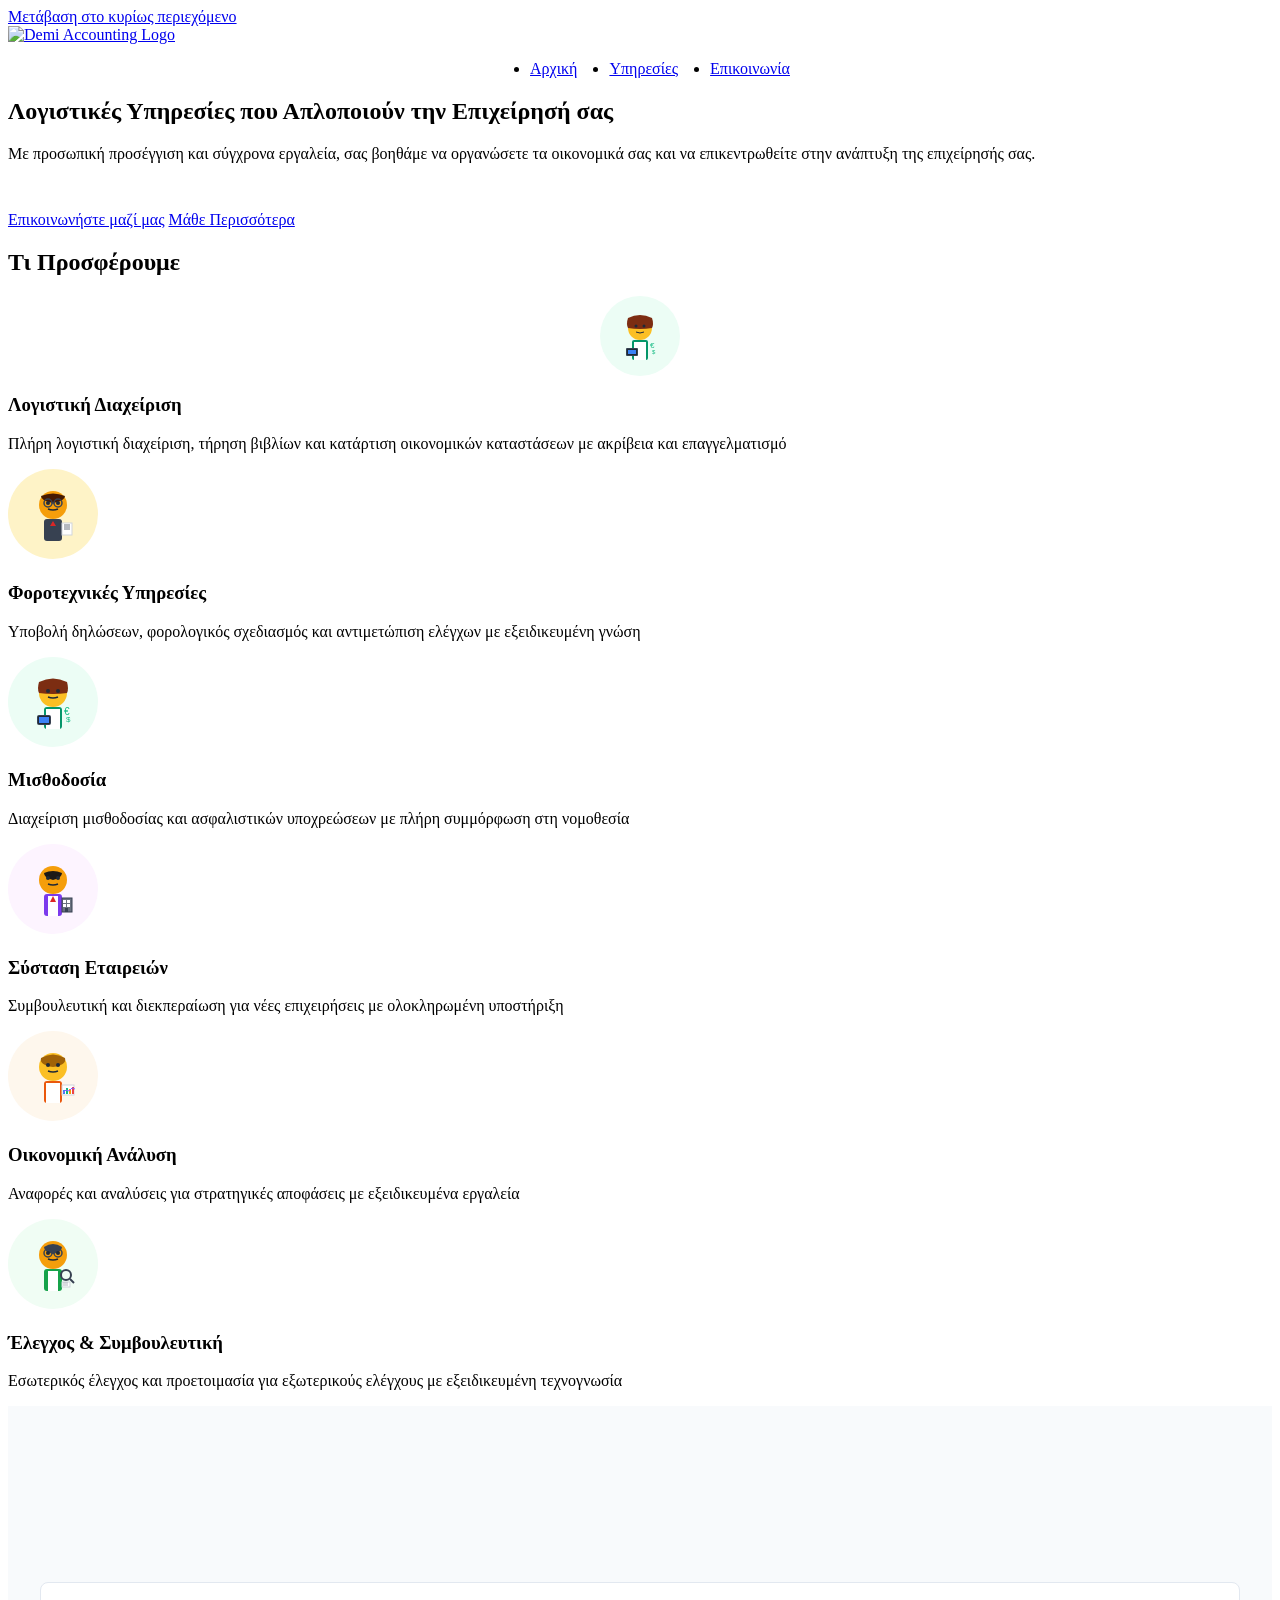
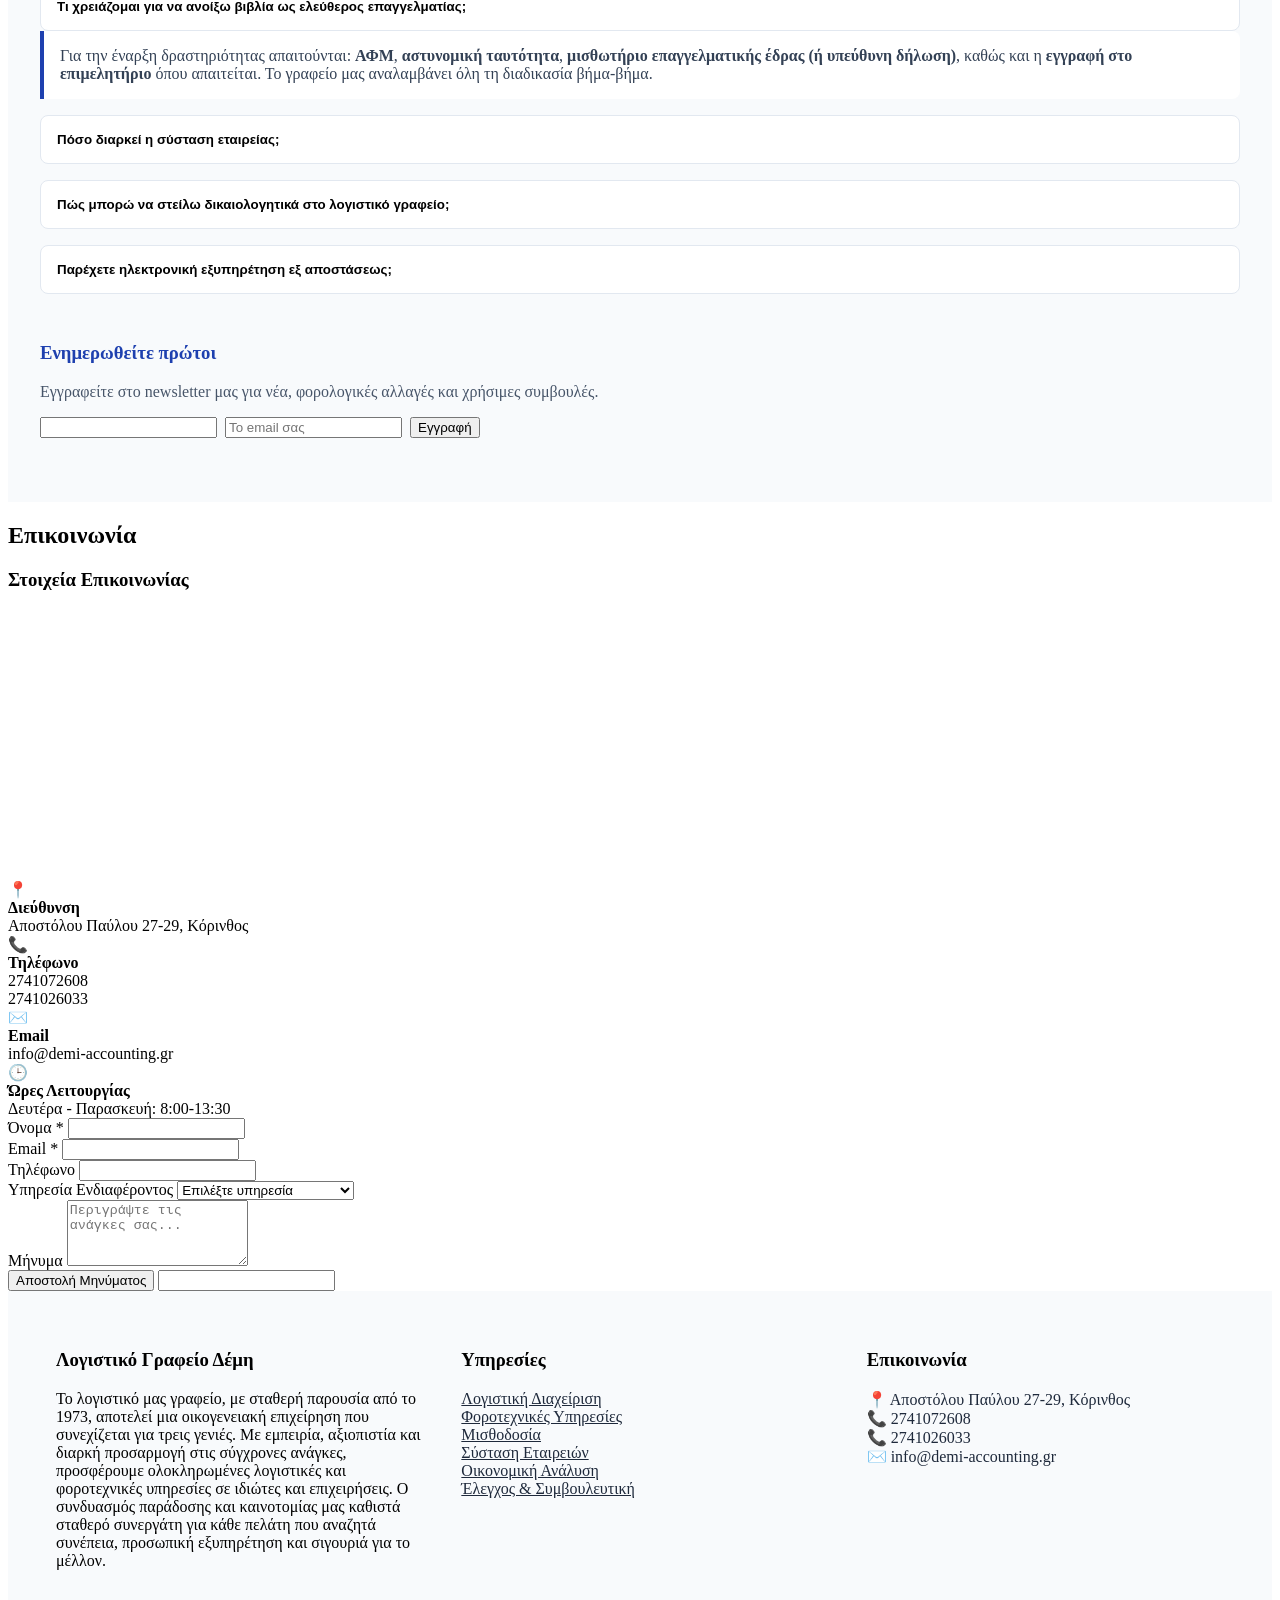
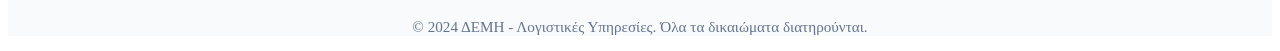
==== commit 0bb9f568: "Update the word 'Hello' to 'Goodbye'" ====
--- a/index.html
+++ b/index.html
@@ -5,867 +5,7 @@
     <meta name="viewport" content="width=device-width, initial-scale=1.0">
     <title>ΔΕΜΗ - Λογιστικές Υπηρεσίες | Επαγγελματικές Λογιστικές Λύσεις</title>
     <meta name="description" content="Αξιόπιστες λογιστικές υπηρεσίες από το 2003. Λογιστική διαχείριση, φοροτεχνικά, μισθοδοσία και σύσταση εταιρειών.">
-    <style>
-        /* CSS Custom Properties */
-        :root {
-            --primary-color: #1e40af;
-            --primary-light: #3b82f6;
-            --primary-dark: #1e3a8a;
-            --secondary-color: #10b981;
-            --accent-color: #f59e0b;
-            --text-dark: #1f2937;
-            --text-light: #6b7280;
-            --bg-white: #ffffff;
-            --bg-light: #f8fafc;
-            --bg-gray: #f1f5f9;
-            --border-color: #e2e8f0;
-            --shadow-sm: 0 1px 2px 0 rgb(0 0 0 / 0.05);
-            --shadow-md: 0 4px 6px -1px rgb(0 0 0 / 0.1), 0 2px 4px -2px rgb(0 0 0 / 0.1);
-            --shadow-lg: 0 10px 15px -3px rgb(0 0 0 / 0.1), 0 4px 6px -4px rgb(0 0 0 / 0.1);
-            --shadow-xl: 0 20px 25px -5px rgb(0 0 0 / 0.1), 0 8px 10px -6px rgb(0 0 0 / 0.1);
-        }
-
-        * {
-            margin: 0;
-            padding: 0;
-            box-sizing: border-box;
-        }
-
-        body {
-            font-family: 'Segoe UI', Tahoma, Geneva, Verdana, sans-serif;
-            line-height: 1.6;
-            color: var(--text-dark);
-            padding-top: 80px; /* Space for fixed navbar */
-        }
-
-        .footer a { color: #1e293b !important; font-weight:500; text-decoration:none; transition: color 0.2s; }
-        .footer-content ul li a:hover { color: #1e40af !important; }
-        
-        html {
-            scroll-behavior: smooth;
-        }
-
-        /* Navigation */
-        .navbar {
-            position: fixed;
-            top: 0;
-            width: 100%;
-            background: #232a3b;
-            border-bottom: 1px solid #374151;
-            z-index: 1000;
-            transition: all 0.3s ease;
-        }
-
-        .navbar.scrolled {
-            background: rgba(35, 42, 59, 0.98);
-            box-shadow: 0 4px 6px -1px rgb(0 0 0 / 0.1);
-        }
-
-    .nav-container {
-            max-width: 1200px;
-            margin: 0 auto;
-            padding: 0.5rem 1.5rem;
-            display: flex;
-            flex-direction: row;
-            align-items: center;
-            justify-content: space-between;
-        }
-
-    /* Moved inline styles into CSS classes for consistency */
-    .logo--spaced { margin-right: 2rem; }
-    .logo-image--circle { background:#fff; border-radius:50%; box-shadow:0 2px 8px rgba(0,0,0,0.10); }
-    .newsletter { margin-bottom:3rem; background:#fff; padding:2rem; border-radius:12px; box-shadow:0 6px 18px rgba(16,24,40,0.06); }
-    .newsletter-input{flex:1; min-width:220px; padding:12px 14px; border:1px solid #cbd5e1; border-radius:8px}
-    .newsletter-btn{padding:12px 20px; border:none; border-radius:8px; background:linear-gradient(135deg,#1e40af,#3b82f6); color:#fff; font-weight:600; cursor:pointer}
-    .footer{background:#f8fafc; padding:2.5rem 2rem 0 2rem}
-    .footer-content{display:flex; flex-wrap:wrap; gap:2rem; max-width:1200px; margin:0 auto}
-    .footer-section{flex:1; min-width:180px}
-    .footer-section.first{min-width:220px; padding-left:1rem}
-    .footer-bottom{text-align:center; margin-top:2rem; color:#64748b; font-size:0.95rem}
-    .form-status{margin-top:0.75rem; color:#065f46}
-
-        .logo {
-            font-size: 1.3rem;
-            font-weight: 700;
-            color: #ffffff;
-            text-decoration: none;
-            display: flex;
-            align-items: center;
-            gap: 0.5rem;
-        }
-
-        .logo-image {
-            width: 100px;
-            height: auto;
-            object-fit: contain;
-            background: none;
-            border-radius: 6px;
-            box-shadow: 0 1px 4px rgba(0,0,0,0.1);
-            transition: all 0.3s ease;
-        }
-
-        .logo:hover {
-            color: #3b82f6;
-            transform: translateY(-1px);
-            transition: all 0.2s ease;
-        }
-
-        .nav-menu {
-            display: flex;
-            list-style: none;
-            gap: 1.25rem;
-        }
-
-        .nav-menu a {
-            color: #ffffff;
-            text-decoration: none;
-            font-weight: 500;
-            padding: 8px 16px;
-            border-radius: 6px;
-            border: 1px solid #4b5563;
-            transition: all 0.3s ease;
-            position: relative;
-            font-size: 0.9rem;
-            background: rgba(75, 85, 99, 0.3);
-            backdrop-filter: blur(10px);
-        }
-
-        .nav-menu a:hover {
-            background: rgba(30, 64, 175, 0.2);
-            color: #ffffff;
-            border-color: #3b82f6;
-            transform: translateY(-1px);
-            box-shadow: 0 2px 4px -1px rgb(0 0 0 / 0.1);
-        }
-
-        .nav-menu a::after {
-            content: '';
-            position: absolute;
-            width: 0;
-            height: 2px;
-            bottom: 0;
-            left: 50%;
-            background: #3b82f6;
-            transition: all 0.3s ease;
-        }
-
-        .nav-menu a:hover::after {
-            width: 80%;
-            left: 10%;
-        }
-
-        /* Hero Section */
-        .hero {
-            position: relative;
-            height: 100vh;
-            display: flex;
-            align-items: center;
-            justify-content: center;
-            text-align: center;
-            background: url('https://media.giphy.com/media/3oKIPEqDGUULpEU0aQ/giphy.gif') no-repeat center center/cover;
-            color: #fff;
-            padding: 0 20px;
-            overflow: hidden;
-        }
-
-        .hero::before {
-            content: '';
-            position: absolute;
-            top: 0;
-            left: 0;
-            width: 100%;
-            height: 100%;
-            background-image: 
-                radial-gradient(circle at 20% 30%, rgba(59, 130, 246, 0.1) 0%, transparent 50%),
-                radial-gradient(circle at 80% 70%, rgba(16, 185, 129, 0.08) 0%, transparent 50%),
-                radial-gradient(circle at 60% 20%, rgba(245, 158, 11, 0.06) 0%, transparent 50%);
-            z-index: 1;
-        }
-
-        .hero::after {
-            content: '';
-            position: absolute;
-            top: 0;
-            left: 0;
-            width: 100%;
-            height: 100%;
-            background-image:
-                linear-gradient(45deg, transparent 40%, rgba(30, 64, 175, 0.03) 50%, transparent 60%),
-                linear-gradient(-45deg, transparent 40%, rgba(16, 185, 129, 0.03) 50%, transparent 60%);
-            z-index: 1;
-        }
-
-        .hero-overlay {
-            position: absolute;
-            top: 0; 
-            left: 0;
-            width: 100%; 
-            height: 100%;
-            background: linear-gradient(135deg, rgba(255, 255, 255, 0.9) 0%, rgba(248, 250, 252, 0.85) 100%);
-        }
-
-        .hero-content {
-            position: relative;
-            z-index: 2;
-            max-width: 900px;
-            opacity: 0;
-            transform: translateY(40px);
-            animation: fadeInUp 1.2s ease-out forwards;
-        }
-
-        .hero h1 {
-            font-size: clamp(2rem, 5vw, 3.5rem);
-            margin-bottom: 1.5rem;
-            line-height: 1.2;
-            font-weight: 700;
-            color: #1e40af;
-            background: none;
-        }
-
-        .hero p {
-            font-size: clamp(1rem, 2.5vw, 1.3rem);
-            margin-bottom: 2.5rem;
-            line-height: 1.7;
-            color: #232a3b;
-            max-width: 700px;
-            margin-left: auto;
-            margin-right: auto;
-        }
-
-        .cta-button {
-            display: inline-block;
-            background: linear-gradient(135deg, #232a3b 0%, #1e40af 100%);
-            color: #fff;
-            padding: 16px 32px;
-            border-radius: 50px;
-            font-weight: 600;
-            text-decoration: none;
-            transition: all 0.3s ease;
-            opacity: 0;
-            animation: fadeInUp 1.2s ease-out forwards;
-            animation-delay: 0.6s;
-            box-shadow: var(--shadow-lg);
-            font-size: 1.1rem;
-        }
-
-        .cta-button:hover {
-            background: linear-gradient(135deg, var(--primary-dark) 0%, var(--primary-color) 100%);
-            transform: translateY(-3px);
-            box-shadow: var(--shadow-xl);
-        }
-
-        /* Keyframes */
-        @keyframes fadeInUp {
-            to {
-                opacity: 1;
-                transform: translateY(0);
-            }
-        }
-
-        @keyframes slideInLeft {
-            from {
-                opacity: 0;
-                transform: translateX(-50px);
-            }
-            to {
-                opacity: 1;
-                transform: translateX(0);
-            }
-        }
-
-        @keyframes slideInRight {
-            from {
-                opacity: 0;
-                transform: translateX(50px);
-            }
-            to {
-                opacity: 1;
-                transform: translateX(0);
-            }
-        }
-
-        /* Services Section */
-        .services {
-            padding: 6rem 2rem;
-            background: #232a3b;
-        }
-
-        .container {
-            max-width: 1200px;
-            margin: 0 auto;
-        }
-
-        .section-title {
-            text-align: center;
-            font-size: clamp(2rem, 4vw, 3rem);
-            margin-bottom: 4rem;
-            color: #ffffff;
-            font-weight: 700;
-            position: relative;
-        }
-
-        .contact .section-title {
-            color: #ffffff;
-        }
-
-        .section-title::after {
-            content: '';
-            position: absolute;
-            bottom: -10px;
-            left: 50%;
-            transform: translateX(-50%);
-            width: 80px;
-            height: 4px;
-            background: linear-gradient(135deg, var(--primary-color) 0%, var(--secondary-color) 100%);
-            border-radius: 2px;
-        }
-
-        .services-grid {
-            display: grid;
-            grid-template-columns: repeat(auto-fit, minmax(320px, 1fr));
-            gap: 2.5rem;
-        }
-
-        .service-card {
-            background: #ffffff;
-            padding: 2.5rem;
-            border-radius: 16px;
-            text-align: center;
-            transition: all 0.4s ease;
-            border: 1px solid #e2e8f0;
-            position: relative;
-            overflow: hidden;
-            box-shadow: 0 1px 2px 0 rgb(0 0 0 / 0.05);
-        }
-
-        .service-card::before {
-            content: '';
-            position: absolute;
-            top: 0;
-            left: 0;
-            width: 100%;
-            height: 4px;
-            background: linear-gradient(135deg, #1e40af 0%, #10b981 100%);
-            transform: scaleX(0);
-            transition: transform 0.3s ease;
-        }
-
-        .service-card:hover::before {
-            transform: scaleX(1);
-        }
-
-        .service-card:hover {
-            transform: translateY(-8px);
-            box-shadow: 0 20px 25px -5px rgb(0 0 0 / 0.1), 0 8px 10px -6px rgb(0 0 0 / 0.1);
-            border-color: #3b82f6;
-        }
-
-        .service-image {
-            width: 90px;
-            height: 90px;
-            margin: 0 auto 2rem;
-            border-radius: 50%;
-            overflow: visible;
-            border: 4px solid #1e40af;
-            background: #ffffff;
-            transition: all 0.3s ease;
-            display: flex;
-            align-items: center;
-            justify-content: center;
-            font-size: 2.5rem;
-        }
-
-        .service-card:hover .service-image {
-            border-color: #10b981;
-            transform: scale(1.1);
-        }
-
-        .service-card h3 {
-            font-size: 1.4rem;
-            margin-bottom: 1.25rem;
-            color: #1f2937;
-            font-weight: 600;
-        }
-
-        .service-card p {
-            color: #6b7280;
-            font-size: 1rem;
-            line-height: 1.6;
-        }
-
-        /* Contact Section */
-        .contact {
-            padding: 6rem 2rem;
-            background: #232a3b;
-        }
-
-        .contact-content {
-            display: grid;
-            grid-template-columns: 1fr 1fr;
-            gap: 4rem;
-            max-width: 1000px;
-            margin: 0 auto;
-        }
-
-        .contact-info h3 {
-            font-size: 1.75rem;
-            margin-bottom: 2.5rem;
-            color: #ffffff;
-            font-weight: 600;
-        }
-
-        .contact-item {
-            display: flex;
-            align-items: center;
-            margin-bottom: 2rem;
-            padding: 1.5rem;
-            background: #ffffff;
-            border-radius: 12px;
-            transition: all 0.3s ease;
-            box-shadow: 0 1px 2px 0 rgb(0 0 0 / 0.05);
-        }
-
-        .contact-item:hover {
-            transform: translateY(-2px);
-            box-shadow: 0 4px 6px -1px rgb(0 0 0 / 0.1), 0 2px 4px -2px rgb(0 0 0 / 0.1);
-        }
-
-        .contact-icon {
-            font-size: 1.5rem;
-            margin-right: 1.25rem;
-            color: #1e40af;
-            width: 40px;
-            text-align: center;
-        }
-
-        .contact-item h4 {
-            color: #1e40af;
-            font-weight: 600;
-            margin-bottom: 0.25rem;
-        }
-
-        .contact-item p {
-            color: #3b82f6;
-            margin: 0;
-        }
-
-        .contact-form {
-            background: #ffffff;
-            padding: 2.5rem;
-            border-radius: 16px;
-            box-shadow: 0 4px 6px -1px rgb(0 0 0 / 0.1), 0 2px 4px -2px rgb(0 0 0 / 0.1);
-        }
-
-        .form-group {
-            margin-bottom: 1.75rem;
-        }
-
-        .form-group label {
-            display: block;
-            margin-bottom: 0.75rem;
-            color: #1f2937;
-            font-weight: 500;
-            font-size: 1rem;
-        }
-
-        .form-group input,
-        .form-group textarea,
-        .form-group select {
-            width: 100%;
-            padding: 12px 16px;
-            border: 2px solid #e2e8f0;
-            border-radius: 8px;
-            font-size: 1rem;
-            background: #ffffff;
-            transition: all 0.3s ease;
-            font-family: inherit;
-        }
-
-        .form-group input:focus,
-        .form-group textarea:focus,
-        .form-group select:focus {
-            outline: none;
-            border-color: #1e40af;
-            box-shadow: 0 0 0 3px rgba(59, 130, 246, 0.1);
-        }
-
-        .submit-btn {
-            width: 100%;
-            padding: 14px 20px;
-            background: linear-gradient(135deg, #1e40af 0%, #3b82f6 100%);
-            color: white;
-            border: none;
-            border-radius: 8px;
-            font-size: 1.1rem;
-            font-weight: 600;
-            cursor: pointer;
-            transition: all 0.3s ease;
-        }
-
-        .submit-btn:hover {
-            background: linear-gradient(135deg, #1e3a8a 0%, #1e40af 100%);
-            transform: translateY(-2px);
-            box-shadow: 0 10px 15px -3px rgb(0 0 0 / 0.1), 0 4px 6px -4px rgb(0 0 0 / 0.1);
-        }
-
-        /* Footer */
-        .footer {
-            background: var(--text-dark);
-            color: white;
-            padding: 3rem 2rem 1rem;
-        }
-
-        .footer-content {
-            max-width: 1200px;
-            margin: 0 auto;
-            display: grid;
-            grid-template-columns: repeat(auto-fit, minmax(280px, 1fr));
-            gap: 3rem;
-            margin-bottom: 2rem;
-        }
-
-        .footer-section h3 {
-            margin-bottom: 1.5rem;
-            font-size: 1.3rem;
-            font-weight: 700;
-            color: #1e293b;
-        }
-
-        .footer-section p,
-        .footer-section a {
-            color: #94a3b8;
-            text-decoration: none;
-            line-height: 1.7;
-            margin-bottom: 0.5rem;
-            display: block;
-            transition: color 0.3s ease;
-        }
-
-        .footer-section a:hover {
-            color: #3b82f6;
-        }
-
-        .footer-bottom {
-            border-top: 1px solid #334155;
-            padding-top: 2rem;
-            text-align: center;
-            color: #94a3b8;
-            font-size: 0.95rem;
-        }
-
-        /* Mobile Menu */
-        .mobile-menu-toggle {
-            display: none;
-            flex-direction: column;
-            cursor: pointer;
-            padding: 0.5rem;
-            border-radius: 4px;
-            transition: all 0.3s ease;
-        }
-
-        .mobile-menu-toggle:hover {
-            background: var(--bg-light);
-        }
-
-        .mobile-menu-toggle span {
-            width: 28px;
-            height: 3px;
-            background: var(--primary-color);
-            margin: 3px 0;
-            transition: 0.3s;
-            border-radius: 2px;
-        }
-
-        .mobile-menu-toggle.active span:nth-child(1) {
-            transform: rotate(-45deg) translate(-6px, 6px);
-        }
-
-        .mobile-menu-toggle.active span:nth-child(2) {
-            opacity: 0;
-        }
-
-        .mobile-menu-toggle.active span:nth-child(3) {
-            transform: rotate(45deg) translate(-6px, -6px);
-        }
-
-        /* Responsive Design */
-        @media (max-width: 768px) {
-            body {
-                padding-top: 0; /* Remove padding since navbar won't be fixed */
-            }
-
-            .navbar {
-                position: relative; /* Make navbar scroll with content on mobile */
-                box-shadow: 0 2px 4px rgba(0,0,0,0.1);
-            }
-
-            .mobile-menu-toggle {
-                display: none; /* Hide hamburger menu */
-            }
-
-            .nav-menu {
-                display: flex !important; /* Always show menu */
-                position: relative;
-                flex-direction: row; /* Horizontal layout */
-                gap: 0.75rem;
-                padding: 0;
-                box-shadow: none;
-                border: none;
-                background: transparent;
-                width: auto;
-            }
-
-            .nav-menu a {
-                padding: 6px 12px;
-                font-size: 0.8rem;
-                border-radius: 6px;
-                margin-bottom: 0;
-                text-align: center;
-                border: 1px solid #4b5563;
-                background: rgba(75, 85, 99, 0.3);
-                backdrop-filter: blur(5px);
-                color: #ffffff;
-            }
-
-            .nav-container {
-                padding: 0.5rem 1rem;
-                flex-wrap: wrap;
-                align-items: flex-start;
-            }
-
-            .logo {
-                margin-right: 0;
-                margin-bottom: 0.5rem;
-                width: 100%;
-                justify-content: center;
-                font-size: 1.3rem;
-            }
-
-            .logo-image {
-                width: 100px;
-            }
-
-            .hero {
-                padding: 0 1rem;
-                min-height: 80vh;
-            }
-
-            .hero-content {
-                padding-top: 1rem;
-            }
-
-            .cta-button {
-                display: block;
-                margin: 1rem auto;
-                text-align: center;
-                font-size: 1rem;
-                padding: 14px 28px;
-            }
-
-            .services {
-                padding: 4rem 1rem;
-            }
-
-            .contact {
-                padding: 4rem 1rem;
-            }
-
-            .contact-content {
-                grid-template-columns: 1fr;
-                gap: 2rem;
-            }
-
-            .contact-form {
-                padding: 2rem 1.5rem;
-            }
-
-            .services-grid {
-                grid-template-columns: 1fr;
-                gap: 1.5rem;
-            }
-
-            .service-card {
-                padding: 2rem 1.5rem;
-            }
-
-            .contact-item {
-                padding: 1.25rem;
-                margin-bottom: 1rem;
-            }
-
-            .footer-content {
-                flex-direction: column;
-                text-align: center;
-                gap: 2rem;
-            }
-
-            .footer-section.first {
-                padding-left: 0;
-            }
-        }
-
-        @media (max-width: 480px) {
-            body {
-                padding-top: 0; /* No padding needed on mobile */
-            }
-
-            .nav-container { 
-                padding: 0.5rem 0.75rem; 
-            }
-            
-            .hero { 
-                padding: 0 1rem;
-                min-height: 70vh;
-            }
-            
-            .hero h1 {
-                font-size: 1.75rem;
-                margin-bottom: 1rem;
-            }
-            
-            .hero p {
-                font-size: 1rem;
-                margin-bottom: 2rem;
-            }
-            
-            .cta-button { 
-                padding: 12px 20px; 
-                font-size: 0.95rem; 
-                margin: 0.5rem auto;
-                display: block;
-                text-align: center;
-            }
-            
-            .service-card { 
-                padding: 1.5rem; 
-                margin-bottom: 1rem;
-            }
-            
-            .contact-form { 
-                padding: 1.5rem; 
-            }
-            
-            .contact-item {
-                padding: 1rem;
-                flex-direction: column;
-                text-align: center;
-            }
-            
-            .contact-icon {
-                margin-right: 0;
-                margin-bottom: 0.5rem;
-                font-size: 1.25rem;
-            }
-            
-            .logo-image {
-                width: 120px;
-            }
-            
-            .services,
-            .contact {
-                padding: 3rem 1rem;
-            }
-            
-            .form-group input,
-            .form-group textarea,
-            .form-group select {
-                padding: 12px;
-                font-size: 16px; /* Prevents zoom on iOS */
-            }
-            
-            .faq-list, .newsletter { 
-                padding: 1rem !important; 
-                font-size: 0.9rem !important; 
-            }
-            
-            .nav-menu {
-                gap: 0.5rem;
-                flex-wrap: wrap;
-                justify-content: center;
-            }
-            
-            .nav-menu a {
-                padding: 5px 8px;
-                font-size: 0.75rem;
-                min-width: auto;
-                white-space: nowrap;
-            }
-            
-            .logo {
-                font-size: 1.1rem;
-            }
-            
-            .logo-image {
-                width: 80px;
-            }
-        }
-
-        /* Touch-friendly improvements */
-        @media (hover: none) and (pointer: coarse) {
-            .nav-menu a,
-            .cta-button,
-            .submit-btn {
-                min-height: 44px; /* Apple recommended touch target size */
-                padding: 12px 20px;
-            }
-            
-            .service-card:hover,
-            .contact-item:hover {
-                transform: none; /* Disable hover animations on touch devices */
-            }
-        }
-
-        /* Animations and Interactions */
-        .fade-in {
-            animation: fadeInUp 0.8s ease-out;
-        }
-
-        .slide-in-left {
-            animation: slideInLeft 0.8s ease-out;
-        }
-
-        .slide-in-right {
-            animation: slideInRight 0.8s ease-out;
-        }
-
-        /* Loading states */
-        .loading {
-            opacity: 0.7;
-            pointer-events: none;
-        }
-
-        /* Success states */
-        .success {
-            background: var(--secondary-color) !important;
-            color: white !important;
-        }
-
-        /* Accessibility improvements */
-        @media (prefers-reduced-motion: reduce) {
-            * {
-                animation-duration: 0.01ms !important;
-                animation-iteration-count: 1 !important;
-                transition-duration: 0.01ms !important;
-            }
-        }
-
-        /* Focus styles for better accessibility */
-        button:focus,
-        input:focus,
-        textarea:focus,
-        select:focus,
-        a:focus {
-            outline: 2px solid var(--primary-color);
-            outline-offset: 2px;
-        }
-        
-        /* Accessibility & utility styles added */
-        .skip-link{position:absolute;left:-9999px;top:auto;width:1px;height:1px;overflow:hidden}
-        .skip-link:focus{left:1rem;top:1rem;width:auto;height:auto;padding:0.5rem 1rem;background:#1e40af;color:#fff;border-radius:6px;z-index:9999}
-        .hidden-field{position:absolute;left:-10000px;top:auto;opacity:0}
-        .nav-menu{flex:1;display:flex;justify-content:center;align-items:center;gap:2rem}
-        .hero .cta-button{margin-top:2rem;display:inline-block}
-    </style>
+  
 </head>
     <body>
     <a href="#main" class="skip-link">Μετάβαση στο κυρίως περιεχόμενο</a>
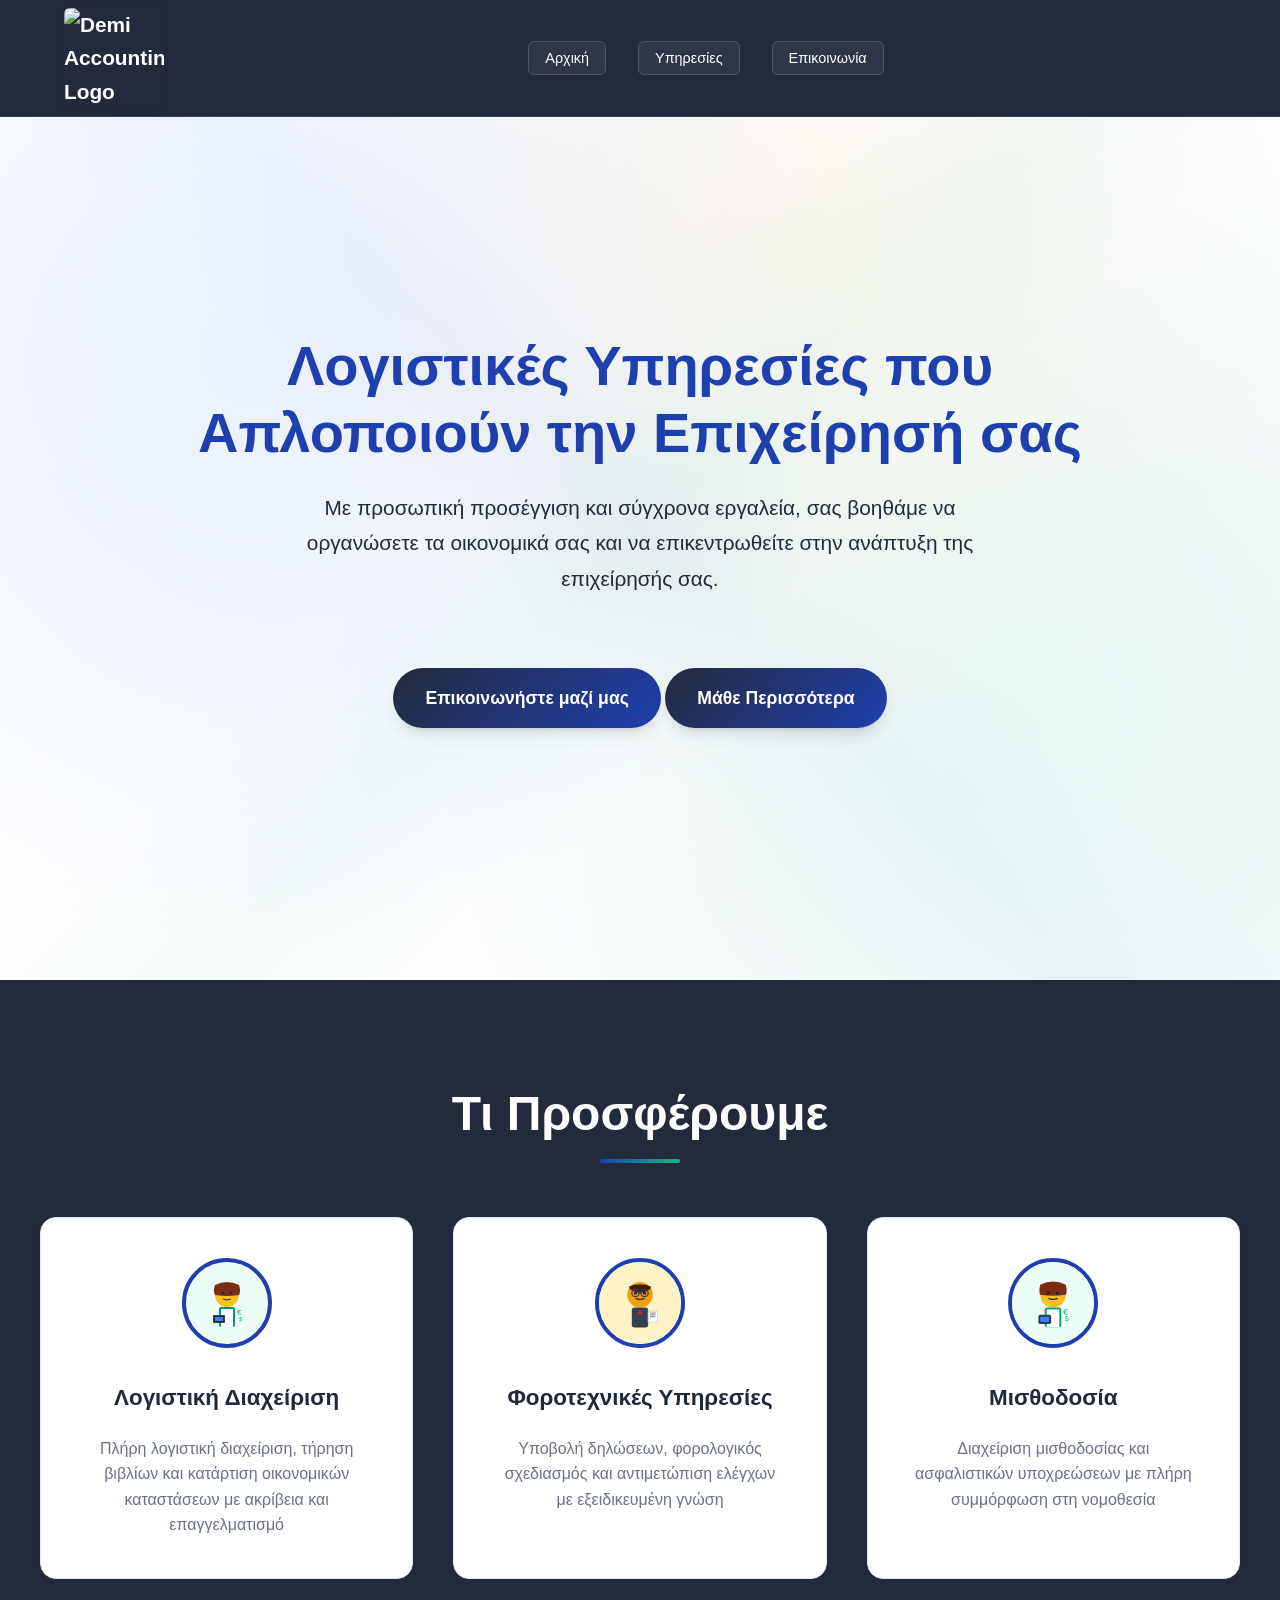
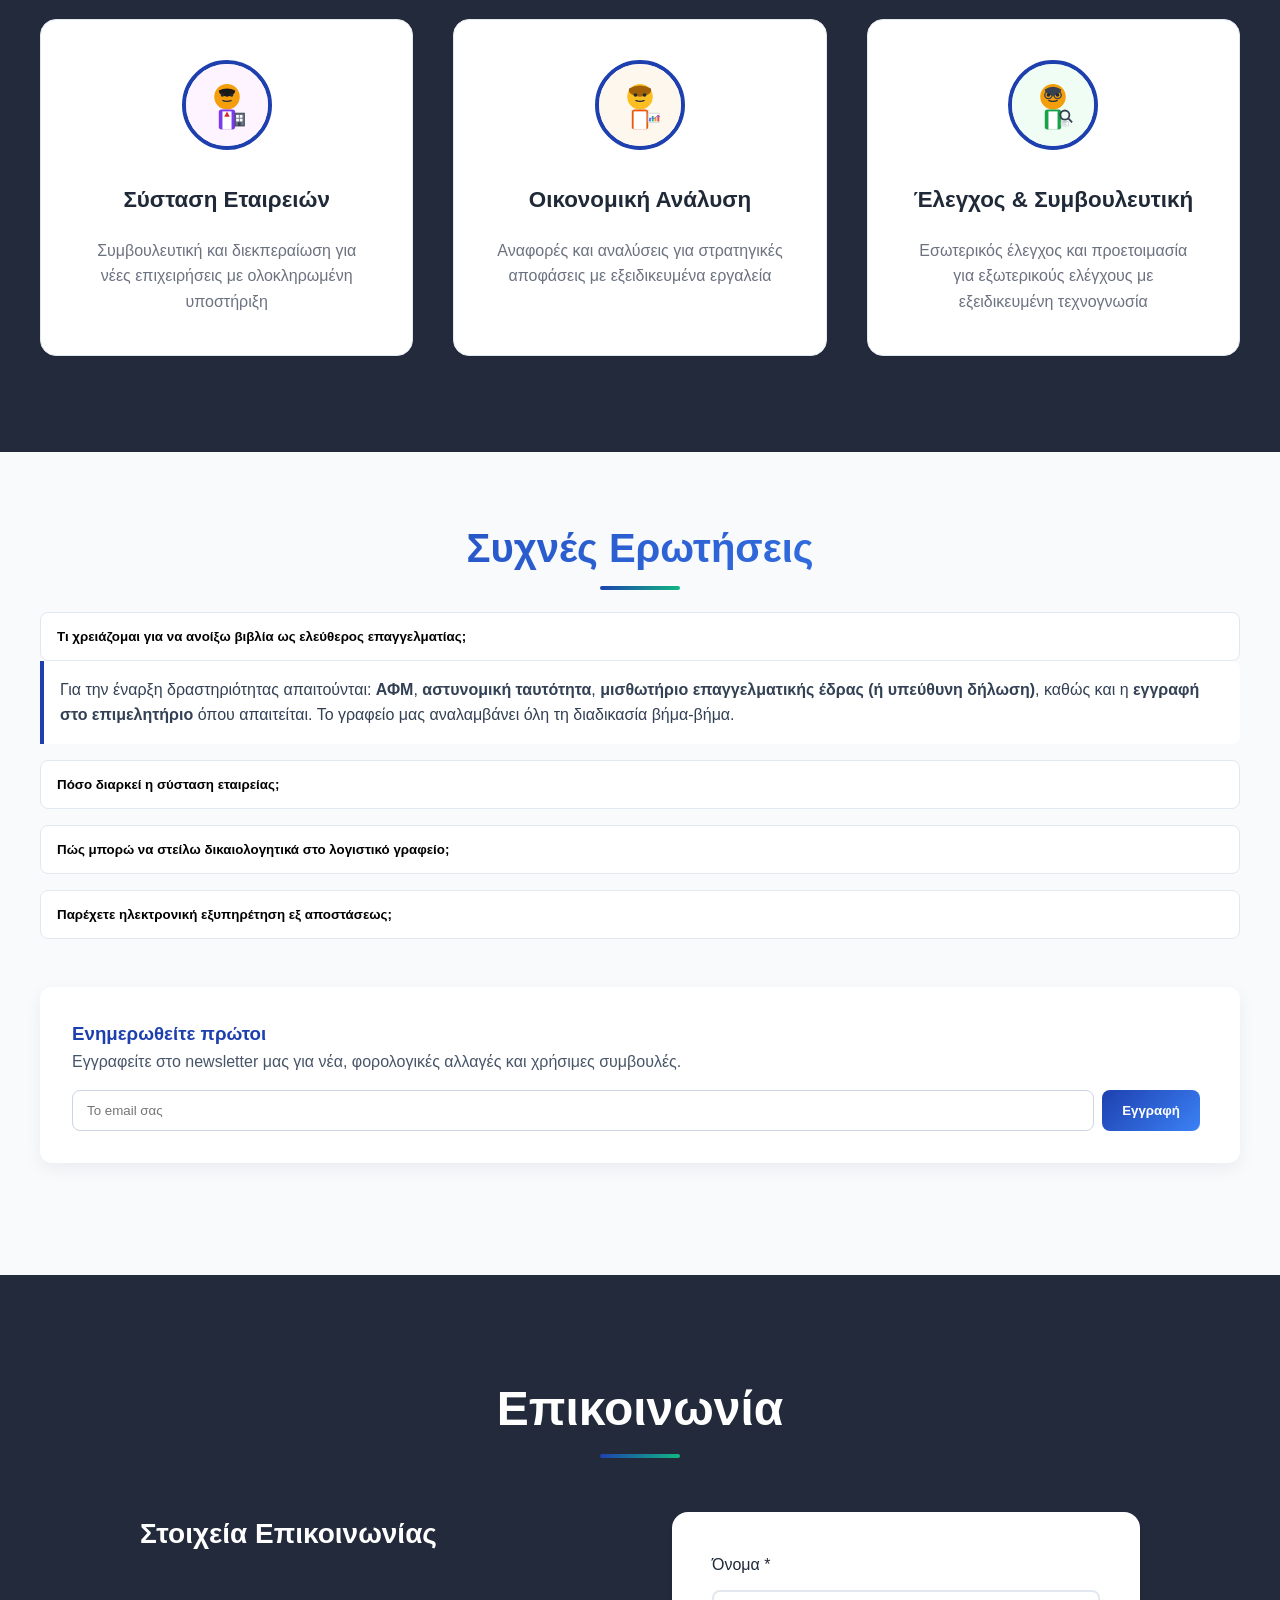
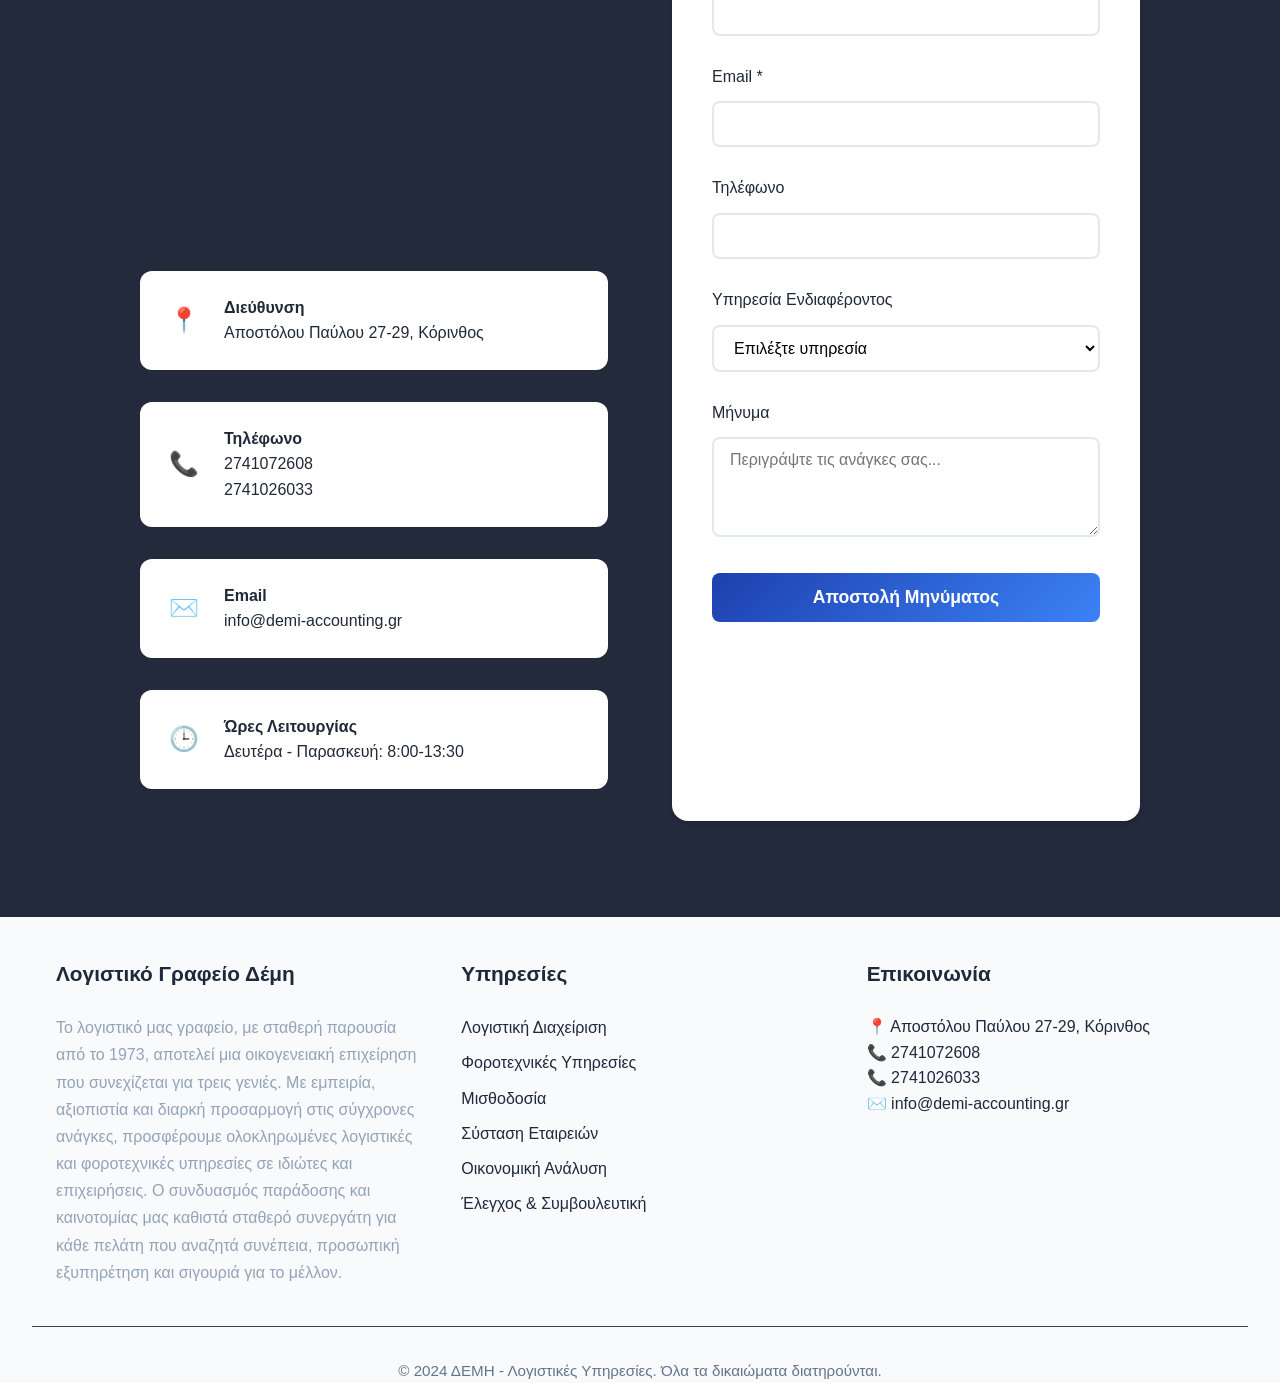
==== commit 2b4cd926: "Update print statement from 'Hello' to 'Goodbye'" ====
--- a/index.html
+++ b/index.html
@@ -1,6 +1,7 @@
 <!DOCTYPE html>
 <html lang="el">
 <head>
+    <link rel="stylesheet" href="index.css">
     <meta charset="UTF-8">
     <meta name="viewport" content="width=device-width, initial-scale=1.0">
     <title>ΔΕΜΗ - Λογιστικές Υπηρεσίες | Επαγγελματικές Λογιστικές Λύσεις</title>
--- a/index.css
+++ b/index.css
@@ -0,0 +1,860 @@
+
+        /* CSS Custom Properties */
+        :root {
+            --primary-color: #1e40af;
+            --primary-light: #3b82f6;
+            --primary-dark: #1e3a8a;
+            --secondary-color: #10b981;
+            --accent-color: #f59e0b;
+            --text-dark: #1f2937;
+            --text-light: #6b7280;
+            --bg-white: #ffffff;
+            --bg-light: #f8fafc;
+            --bg-gray: #f1f5f9;
+            --border-color: #e2e8f0;
+            --shadow-sm: 0 1px 2px 0 rgb(0 0 0 / 0.05);
+            --shadow-md: 0 4px 6px -1px rgb(0 0 0 / 0.1), 0 2px 4px -2px rgb(0 0 0 / 0.1);
+            --shadow-lg: 0 10px 15px -3px rgb(0 0 0 / 0.1), 0 4px 6px -4px rgb(0 0 0 / 0.1);
+            --shadow-xl: 0 20px 25px -5px rgb(0 0 0 / 0.1), 0 8px 10px -6px rgb(0 0 0 / 0.1);
+        }
+
+        * {
+            margin: 0;
+            padding: 0;
+            box-sizing: border-box;
+        }
+
+        body {
+            font-family: 'Segoe UI', Tahoma, Geneva, Verdana, sans-serif;
+            line-height: 1.6;
+            color: var(--text-dark);
+            padding-top: 80px; /* Space for fixed navbar */
+        }
+
+        .footer a { color: #1e293b !important; font-weight:500; text-decoration:none; transition: color 0.2s; }
+        .footer-content ul li a:hover { color: #1e40af !important; }
+        
+        html {
+            scroll-behavior: smooth;
+        }
+
+        /* Navigation */
+        .navbar {
+            position: fixed;
+            top: 0;
+            width: 100%;
+            background: #232a3b;
+            border-bottom: 1px solid #374151;
+            z-index: 1000;
+            transition: all 0.3s ease;
+        }
+
+        .navbar.scrolled {
+            background: rgba(35, 42, 59, 0.98);
+            box-shadow: 0 4px 6px -1px rgb(0 0 0 / 0.1);
+        }
+
+    .nav-container {
+            max-width: 1200px;
+            margin: 0 auto;
+            padding: 0.5rem 1.5rem;
+            display: flex;
+            flex-direction: row;
+            align-items: center;
+            justify-content: space-between;
+        }
+
+    /* Moved inline styles into CSS classes for consistency */
+    .logo--spaced { margin-right: 2rem; }
+    .logo-image--circle { background:#fff; border-radius:50%; box-shadow:0 2px 8px rgba(0,0,0,0.10); }
+    .newsletter { margin-bottom:3rem; background:#fff; padding:2rem; border-radius:12px; box-shadow:0 6px 18px rgba(16,24,40,0.06); }
+    .newsletter-input{flex:1; min-width:220px; padding:12px 14px; border:1px solid #cbd5e1; border-radius:8px}
+    .newsletter-btn{padding:12px 20px; border:none; border-radius:8px; background:linear-gradient(135deg,#1e40af,#3b82f6); color:#fff; font-weight:600; cursor:pointer}
+    .footer{background:#f8fafc; padding:2.5rem 2rem 0 2rem}
+    .footer-content{display:flex; flex-wrap:wrap; gap:2rem; max-width:1200px; margin:0 auto}
+    .footer-section{flex:1; min-width:180px}
+    .footer-section.first{min-width:220px; padding-left:1rem}
+    .footer-bottom{text-align:center; margin-top:2rem; color:#64748b; font-size:0.95rem}
+    .form-status{margin-top:0.75rem; color:#065f46}
+
+        .logo {
+            font-size: 1.3rem;
+            font-weight: 700;
+            color: #ffffff;
+            text-decoration: none;
+            display: flex;
+            align-items: center;
+            gap: 0.5rem;
+        }
+
+        .logo-image {
+            width: 100px;
+            height: auto;
+            object-fit: contain;
+            background: none;
+            border-radius: 6px;
+            box-shadow: 0 1px 4px rgba(0,0,0,0.1);
+            transition: all 0.3s ease;
+        }
+
+        .logo:hover {
+            color: #3b82f6;
+            transform: translateY(-1px);
+            transition: all 0.2s ease;
+        }
+
+        .nav-menu {
+            display: flex;
+            list-style: none;
+            gap: 1.25rem;
+        }
+
+        .nav-menu a {
+            color: #ffffff;
+            text-decoration: none;
+            font-weight: 500;
+            padding: 8px 16px;
+            border-radius: 6px;
+            border: 1px solid #4b5563;
+            transition: all 0.3s ease;
+            position: relative;
+            font-size: 0.9rem;
+            background: rgba(75, 85, 99, 0.3);
+            backdrop-filter: blur(10px);
+        }
+
+        .nav-menu a:hover {
+            background: rgba(30, 64, 175, 0.2);
+            color: #ffffff;
+            border-color: #3b82f6;
+            transform: translateY(-1px);
+            box-shadow: 0 2px 4px -1px rgb(0 0 0 / 0.1);
+        }
+
+        .nav-menu a::after {
+            content: '';
+            position: absolute;
+            width: 0;
+            height: 2px;
+            bottom: 0;
+            left: 50%;
+            background: #3b82f6;
+            transition: all 0.3s ease;
+        }
+
+        .nav-menu a:hover::after {
+            width: 80%;
+            left: 10%;
+        }
+
+        /* Hero Section */
+        .hero {
+            position: relative;
+            height: 100vh;
+            display: flex;
+            align-items: center;
+            justify-content: center;
+            text-align: center;
+            background: url('https://media.giphy.com/media/3oKIPEqDGUULpEU0aQ/giphy.gif') no-repeat center center/cover;
+            color: #fff;
+            padding: 0 20px;
+            overflow: hidden;
+        }
+
+        .hero::before {
+            content: '';
+            position: absolute;
+            top: 0;
+            left: 0;
+            width: 100%;
+            height: 100%;
+            background-image: 
+                radial-gradient(circle at 20% 30%, rgba(59, 130, 246, 0.1) 0%, transparent 50%),
+                radial-gradient(circle at 80% 70%, rgba(16, 185, 129, 0.08) 0%, transparent 50%),
+                radial-gradient(circle at 60% 20%, rgba(245, 158, 11, 0.06) 0%, transparent 50%);
+            z-index: 1;
+        }
+
+        .hero::after {
+            content: '';
+            position: absolute;
+            top: 0;
+            left: 0;
+            width: 100%;
+            height: 100%;
+            background-image:
+                linear-gradient(45deg, transparent 40%, rgba(30, 64, 175, 0.03) 50%, transparent 60%),
+                linear-gradient(-45deg, transparent 40%, rgba(16, 185, 129, 0.03) 50%, transparent 60%);
+            z-index: 1;
+        }
+
+        .hero-overlay {
+            position: absolute;
+            top: 0; 
+            left: 0;
+            width: 100%; 
+            height: 100%;
+            background: linear-gradient(135deg, rgba(255, 255, 255, 0.9) 0%, rgba(248, 250, 252, 0.85) 100%);
+        }
+
+        .hero-content {
+            position: relative;
+            z-index: 2;
+            max-width: 900px;
+            opacity: 0;
+            transform: translateY(40px);
+            animation: fadeInUp 1.2s ease-out forwards;
+        }
+
+        .hero h1 {
+            font-size: clamp(2rem, 5vw, 3.5rem);
+            margin-bottom: 1.5rem;
+            line-height: 1.2;
+            font-weight: 700;
+            color: #1e40af;
+            background: none;
+        }
+
+        .hero p {
+            font-size: clamp(1rem, 2.5vw, 1.3rem);
+            margin-bottom: 2.5rem;
+            line-height: 1.7;
+            color: #232a3b;
+            max-width: 700px;
+            margin-left: auto;
+            margin-right: auto;
+        }
+
+        .cta-button {
+            display: inline-block;
+            background: linear-gradient(135deg, #232a3b 0%, #1e40af 100%);
+            color: #fff;
+            padding: 16px 32px;
+            border-radius: 50px;
+            font-weight: 600;
+            text-decoration: none;
+            transition: all 0.3s ease;
+            opacity: 0;
+            animation: fadeInUp 1.2s ease-out forwards;
+            animation-delay: 0.6s;
+            box-shadow: var(--shadow-lg);
+            font-size: 1.1rem;
+        }
+
+        .cta-button:hover {
+            background: linear-gradient(135deg, var(--primary-dark) 0%, var(--primary-color) 100%);
+            transform: translateY(-3px);
+            box-shadow: var(--shadow-xl);
+        }
+
+        /* Keyframes */
+        @keyframes fadeInUp {
+            to {
+                opacity: 1;
+                transform: translateY(0);
+            }
+        }
+
+        @keyframes slideInLeft {
+            from {
+                opacity: 0;
+                transform: translateX(-50px);
+            }
+            to {
+                opacity: 1;
+                transform: translateX(0);
+            }
+        }
+
+        @keyframes slideInRight {
+            from {
+                opacity: 0;
+                transform: translateX(50px);
+            }
+            to {
+                opacity: 1;
+                transform: translateX(0);
+            }
+        }
+
+        /* Services Section */
+        .services {
+            padding: 6rem 2rem;
+            background: #232a3b;
+        }
+
+        .container {
+            max-width: 1200px;
+            margin: 0 auto;
+        }
+
+        .section-title {
+            text-align: center;
+            font-size: clamp(2rem, 4vw, 3rem);
+            margin-bottom: 4rem;
+            color: #ffffff;
+            font-weight: 700;
+            position: relative;
+        }
+
+        .contact .section-title {
+            color: #ffffff;
+        }
+
+        .section-title::after {
+            content: '';
+            position: absolute;
+            bottom: -10px;
+            left: 50%;
+            transform: translateX(-50%);
+            width: 80px;
+            height: 4px;
+            background: linear-gradient(135deg, var(--primary-color) 0%, var(--secondary-color) 100%);
+            border-radius: 2px;
+        }
+
+        .services-grid {
+            display: grid;
+            grid-template-columns: repeat(auto-fit, minmax(320px, 1fr));
+            gap: 2.5rem;
+        }
+
+        .service-card {
+            background: #ffffff;
+            padding: 2.5rem;
+            border-radius: 16px;
+            text-align: center;
+            transition: all 0.4s ease;
+            border: 1px solid #e2e8f0;
+            position: relative;
+            overflow: hidden;
+            box-shadow: 0 1px 2px 0 rgb(0 0 0 / 0.05);
+        }
+
+        .service-card::before {
+            content: '';
+            position: absolute;
+            top: 0;
+            left: 0;
+            width: 100%;
+            height: 4px;
+            background: linear-gradient(135deg, #1e40af 0%, #10b981 100%);
+            transform: scaleX(0);
+            transition: transform 0.3s ease;
+        }
+
+        .service-card:hover::before {
+            transform: scaleX(1);
+        }
+
+        .service-card:hover {
+            transform: translateY(-8px);
+            box-shadow: 0 20px 25px -5px rgb(0 0 0 / 0.1), 0 8px 10px -6px rgb(0 0 0 / 0.1);
+            border-color: #3b82f6;
+        }
+
+        .service-image {
+            width: 90px;
+            height: 90px;
+            margin: 0 auto 2rem;
+            border-radius: 50%;
+            overflow: visible;
+            border: 4px solid #1e40af;
+            background: #ffffff;
+            transition: all 0.3s ease;
+            display: flex;
+            align-items: center;
+            justify-content: center;
+            font-size: 2.5rem;
+        }
+
+        .service-card:hover .service-image {
+            border-color: #10b981;
+            transform: scale(1.1);
+        }
+
+        .service-card h3 {
+            font-size: 1.4rem;
+            margin-bottom: 1.25rem;
+            color: #1f2937;
+            font-weight: 600;
+        }
+
+        .service-card p {
+            color: #6b7280;
+            font-size: 1rem;
+            line-height: 1.6;
+        }
+
+        /* Contact Section */
+        .contact {
+            padding: 6rem 2rem;
+            background: #232a3b;
+        }
+
+        .contact-content {
+            display: grid;
+            grid-template-columns: 1fr 1fr;
+            gap: 4rem;
+            max-width: 1000px;
+            margin: 0 auto;
+        }
+
+        .contact-info h3 {
+            font-size: 1.75rem;
+            margin-bottom: 2.5rem;
+            color: #ffffff;
+            font-weight: 600;
+        }
+
+        .contact-item {
+            display: flex;
+            align-items: center;
+            margin-bottom: 2rem;
+            padding: 1.5rem;
+            background: #ffffff;
+            border-radius: 12px;
+            transition: all 0.3s ease;
+            box-shadow: 0 1px 2px 0 rgb(0 0 0 / 0.05);
+        }
+
+        .contact-item:hover {
+            transform: translateY(-2px);
+            box-shadow: 0 4px 6px -1px rgb(0 0 0 / 0.1), 0 2px 4px -2px rgb(0 0 0 / 0.1);
+        }
+
+        .contact-icon {
+            font-size: 1.5rem;
+            margin-right: 1.25rem;
+            color: #1e40af;
+            width: 40px;
+            text-align: center;
+        }
+
+        .contact-item h4 {
+            color: #1e40af;
+            font-weight: 600;
+            margin-bottom: 0.25rem;
+        }
+
+        .contact-item p {
+            color: #3b82f6;
+            margin: 0;
+        }
+
+        .contact-form {
+            background: #ffffff;
+            padding: 2.5rem;
+            border-radius: 16px;
+            box-shadow: 0 4px 6px -1px rgb(0 0 0 / 0.1), 0 2px 4px -2px rgb(0 0 0 / 0.1);
+        }
+
+        .form-group {
+            margin-bottom: 1.75rem;
+        }
+
+        .form-group label {
+            display: block;
+            margin-bottom: 0.75rem;
+            color: #1f2937;
+            font-weight: 500;
+            font-size: 1rem;
+        }
+
+        .form-group input,
+        .form-group textarea,
+        .form-group select {
+            width: 100%;
+            padding: 12px 16px;
+            border: 2px solid #e2e8f0;
+            border-radius: 8px;
+            font-size: 1rem;
+            background: #ffffff;
+            transition: all 0.3s ease;
+            font-family: inherit;
+        }
+
+        .form-group input:focus,
+        .form-group textarea:focus,
+        .form-group select:focus {
+            outline: none;
+            border-color: #1e40af;
+            box-shadow: 0 0 0 3px rgba(59, 130, 246, 0.1);
+        }
+
+        .submit-btn {
+            width: 100%;
+            padding: 14px 20px;
+            background: linear-gradient(135deg, #1e40af 0%, #3b82f6 100%);
+            color: white;
+            border: none;
+            border-radius: 8px;
+            font-size: 1.1rem;
+            font-weight: 600;
+            cursor: pointer;
+            transition: all 0.3s ease;
+        }
+
+        .submit-btn:hover {
+            background: linear-gradient(135deg, #1e3a8a 0%, #1e40af 100%);
+            transform: translateY(-2px);
+            box-shadow: 0 10px 15px -3px rgb(0 0 0 / 0.1), 0 4px 6px -4px rgb(0 0 0 / 0.1);
+        }
+
+        /* Footer */
+        .footer {
+            background: var(--text-dark);
+            color: white;
+            padding: 3rem 2rem 1rem;
+        }
+
+        .footer-content {
+            max-width: 1200px;
+            margin: 0 auto;
+            display: grid;
+            grid-template-columns: repeat(auto-fit, minmax(280px, 1fr));
+            gap: 3rem;
+            margin-bottom: 2rem;
+        }
+
+        .footer-section h3 {
+            margin-bottom: 1.5rem;
+            font-size: 1.3rem;
+            font-weight: 700;
+            color: #1e293b;
+        }
+
+        .footer-section p,
+        .footer-section a {
+            color: #94a3b8;
+            text-decoration: none;
+            line-height: 1.7;
+            margin-bottom: 0.5rem;
+            display: block;
+            transition: color 0.3s ease;
+        }
+
+        .footer-section a:hover {
+            color: #3b82f6;
+        }
+
+        .footer-bottom {
+            border-top: 1px solid #334155;
+            padding-top: 2rem;
+            text-align: center;
+            color: #94a3b8;
+            font-size: 0.95rem;
+        }
+
+        /* Mobile Menu */
+        .mobile-menu-toggle {
+            display: none;
+            flex-direction: column;
+            cursor: pointer;
+            padding: 0.5rem;
+            border-radius: 4px;
+            transition: all 0.3s ease;
+        }
+
+        .mobile-menu-toggle:hover {
+            background: var(--bg-light);
+        }
+
+        .mobile-menu-toggle span {
+            width: 28px;
+            height: 3px;
+            background: var(--primary-color);
+            margin: 3px 0;
+            transition: 0.3s;
+            border-radius: 2px;
+        }
+
+        .mobile-menu-toggle.active span:nth-child(1) {
+            transform: rotate(-45deg) translate(-6px, 6px);
+        }
+
+        .mobile-menu-toggle.active span:nth-child(2) {
+            opacity: 0;
+        }
+
+        .mobile-menu-toggle.active span:nth-child(3) {
+            transform: rotate(45deg) translate(-6px, -6px);
+        }
+
+        /* Responsive Design */
+        @media (max-width: 768px) {
+            body {
+                padding-top: 0; /* Remove padding since navbar won't be fixed */
+            }
+
+            .navbar {
+                position: relative; /* Make navbar scroll with content on mobile */
+                box-shadow: 0 2px 4px rgba(0,0,0,0.1);
+            }
+
+            .mobile-menu-toggle {
+                display: none; /* Hide hamburger menu */
+            }
+
+            .nav-menu {
+                display: flex !important; /* Always show menu */
+                position: relative;
+                flex-direction: row; /* Horizontal layout */
+                gap: 0.75rem;
+                padding: 0;
+                box-shadow: none;
+                border: none;
+                background: transparent;
+                width: auto;
+            }
+
+            .nav-menu a {
+                padding: 6px 12px;
+                font-size: 0.8rem;
+                border-radius: 6px;
+                margin-bottom: 0;
+                text-align: center;
+                border: 1px solid #4b5563;
+                background: rgba(75, 85, 99, 0.3);
+                backdrop-filter: blur(5px);
+                color: #ffffff;
+            }
+
+            .nav-container {
+                padding: 0.5rem 1rem;
+                flex-wrap: wrap;
+                align-items: flex-start;
+            }
+
+            .logo {
+                margin-right: 0;
+                margin-bottom: 0.5rem;
+                width: 100%;
+                justify-content: center;
+                font-size: 1.3rem;
+            }
+
+            .logo-image {
+                width: 100px;
+            }
+
+            .hero {
+                padding: 0 1rem;
+                min-height: 80vh;
+            }
+
+            .hero-content {
+                padding-top: 1rem;
+            }
+
+            .cta-button {
+                display: block;
+                margin: 1rem auto;
+                text-align: center;
+                font-size: 1rem;
+                padding: 14px 28px;
+            }
+
+            .services {
+                padding: 4rem 1rem;
+            }
+
+            .contact {
+                padding: 4rem 1rem;
+            }
+
+            .contact-content {
+                grid-template-columns: 1fr;
+                gap: 2rem;
+            }
+
+            .contact-form {
+                padding: 2rem 1.5rem;
+            }
+
+            .services-grid {
+                grid-template-columns: 1fr;
+                gap: 1.5rem;
+            }
+
+            .service-card {
+                padding: 2rem 1.5rem;
+            }
+
+            .contact-item {
+                padding: 1.25rem;
+                margin-bottom: 1rem;
+            }
+
+            .footer-content {
+                flex-direction: column;
+                text-align: center;
+                gap: 2rem;
+            }
+
+            .footer-section.first {
+                padding-left: 0;
+            }
+        }
+
+        @media (max-width: 480px) {
+            body {
+                padding-top: 0; /* No padding needed on mobile */
+            }
+
+            .nav-container { 
+                padding: 0.5rem 0.75rem; 
+            }
+            
+            .hero { 
+                padding: 0 1rem;
+                min-height: 70vh;
+            }
+            
+            .hero h1 {
+                font-size: 1.75rem;
+                margin-bottom: 1rem;
+            }
+            
+            .hero p {
+                font-size: 1rem;
+                margin-bottom: 2rem;
+            }
+            
+            .cta-button { 
+                padding: 12px 20px; 
+                font-size: 0.95rem; 
+                margin: 0.5rem auto;
+                display: block;
+                text-align: center;
+            }
+            
+            .service-card { 
+                padding: 1.5rem; 
+                margin-bottom: 1rem;
+            }
+            
+            .contact-form { 
+                padding: 1.5rem; 
+            }
+            
+            .contact-item {
+                padding: 1rem;
+                flex-direction: column;
+                text-align: center;
+            }
+            
+            .contact-icon {
+                margin-right: 0;
+                margin-bottom: 0.5rem;
+                font-size: 1.25rem;
+            }
+            
+            .logo-image {
+                width: 120px;
+            }
+            
+            .services,
+            .contact {
+                padding: 3rem 1rem;
+            }
+            
+            .form-group input,
+            .form-group textarea,
+            .form-group select {
+                padding: 12px;
+                font-size: 16px; /* Prevents zoom on iOS */
+            }
+            
+            .faq-list, .newsletter { 
+                padding: 1rem !important; 
+                font-size: 0.9rem !important; 
+            }
+            
+            .nav-menu {
+                gap: 0.5rem;
+                flex-wrap: wrap;
+                justify-content: center;
+            }
+            
+            .nav-menu a {
+                padding: 5px 8px;
+                font-size: 0.75rem;
+                min-width: auto;
+                white-space: nowrap;
+            }
+            
+            .logo {
+                font-size: 1.1rem;
+            }
+            
+            .logo-image {
+                width: 80px;
+            }
+        }
+
+        /* Touch-friendly improvements */
+        @media (hover: none) and (pointer: coarse) {
+            .nav-menu a,
+            .cta-button,
+            .submit-btn {
+                min-height: 44px; /* Apple recommended touch target size */
+                padding: 12px 20px;
+            }
+            
+            .service-card:hover,
+            .contact-item:hover {
+                transform: none; /* Disable hover animations on touch devices */
+            }
+        }
+
+        /* Animations and Interactions */
+        .fade-in {
+            animation: fadeInUp 0.8s ease-out;
+        }
+
+        .slide-in-left {
+            animation: slideInLeft 0.8s ease-out;
+        }
+
+        .slide-in-right {
+            animation: slideInRight 0.8s ease-out;
+        }
+
+        /* Loading states */
+        .loading {
+            opacity: 0.7;
+            pointer-events: none;
+        }
+
+        /* Success states */
+        .success {
+            background: var(--secondary-color) !important;
+            color: white !important;
+        }
+
+        /* Accessibility improvements */
+        @media (prefers-reduced-motion: reduce) {
+            * {
+                animation-duration: 0.01ms !important;
+                animation-iteration-count: 1 !important;
+                transition-duration: 0.01ms !important;
+            }
+        }
+
+        /* Focus styles for better accessibility */
+        button:focus,
+        input:focus,
+        textarea:focus,
+        select:focus,
+        a:focus {
+            outline: 2px solid var(--primary-color);
+            outline-offset: 2px;
+        }
+        
+        /* Accessibility & utility styles added */
+        .skip-link{position:absolute;left:-9999px;top:auto;width:1px;height:1px;overflow:hidden}
+        .skip-link:focus{left:1rem;top:1rem;width:auto;height:auto;padding:0.5rem 1rem;background:#1e40af;color:#fff;border-radius:6px;z-index:9999}
+        .hidden-field{position:absolute;left:-10000px;top:auto;opacity:0}
+        .nav-menu{flex:1;display:flex;justify-content:center;align-items:center;gap:2rem}
+        .hero .cta-button{margin-top:2rem;display:inline-block}
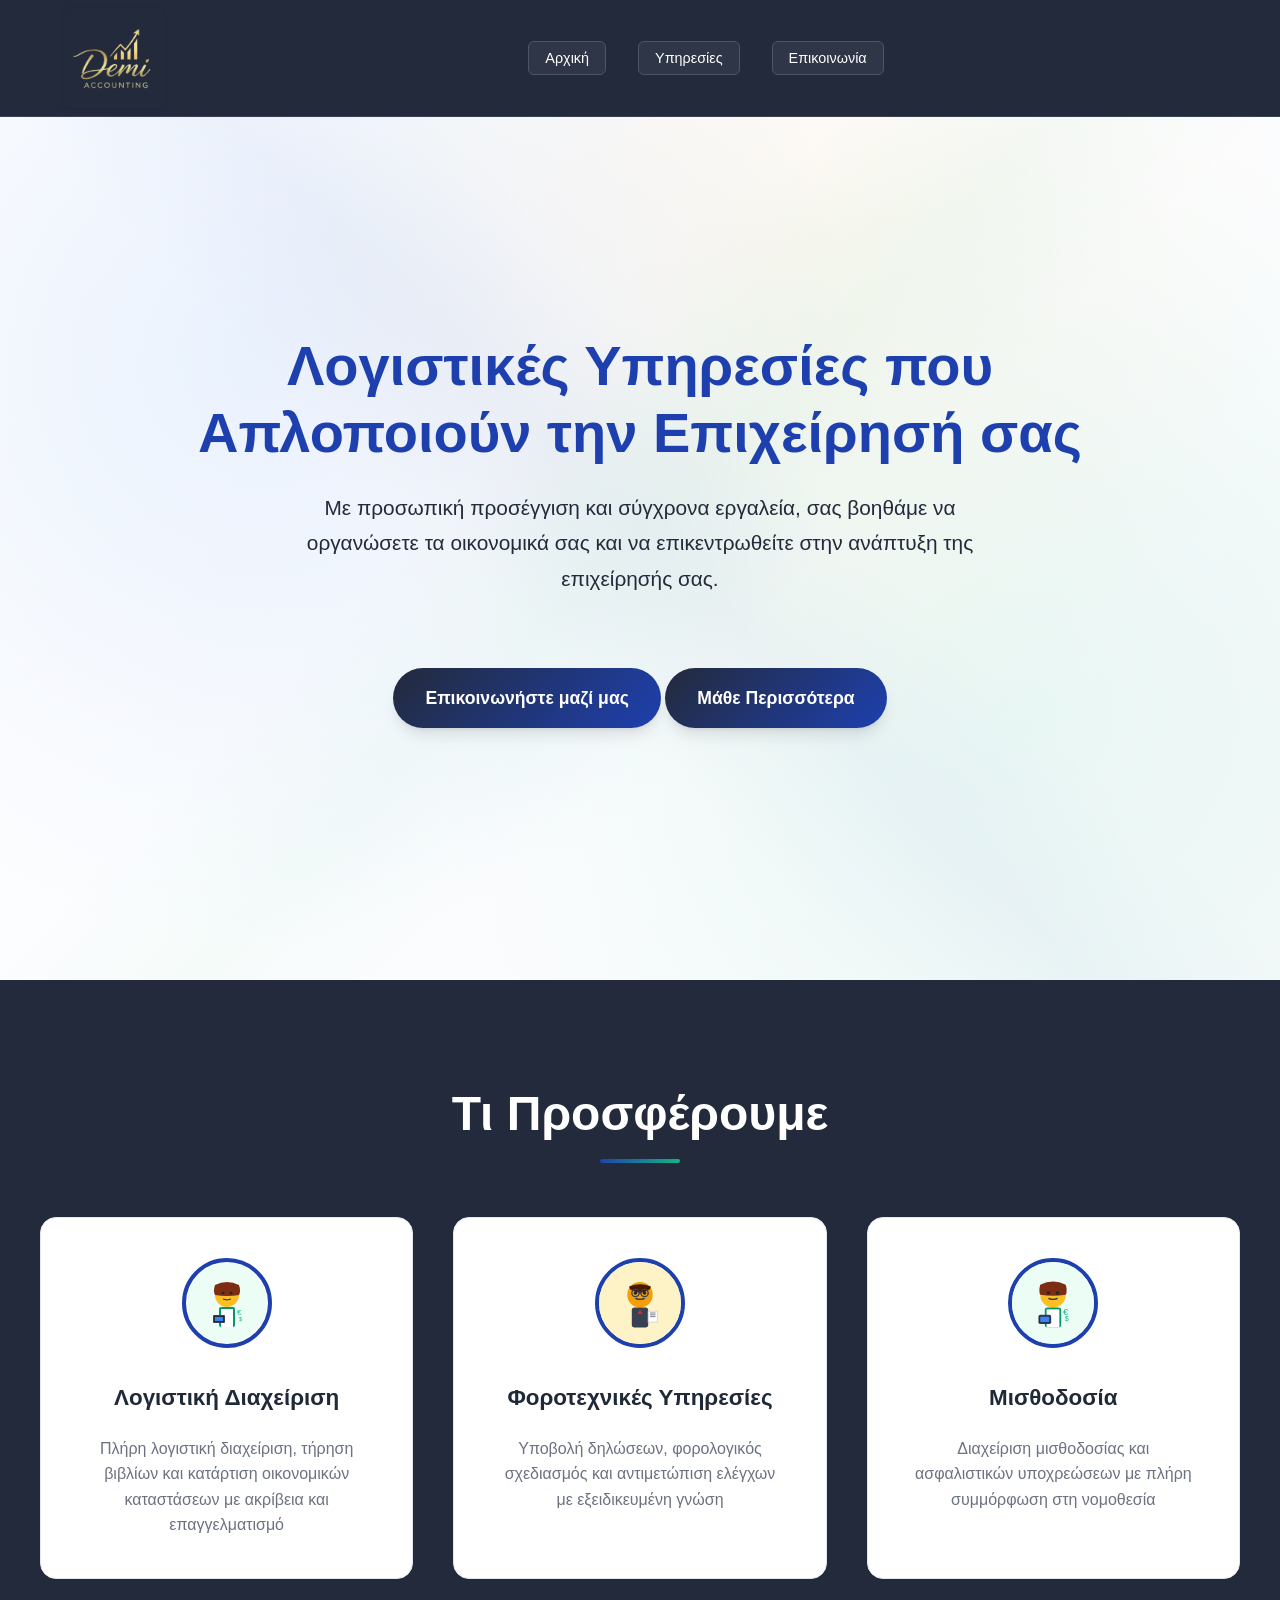
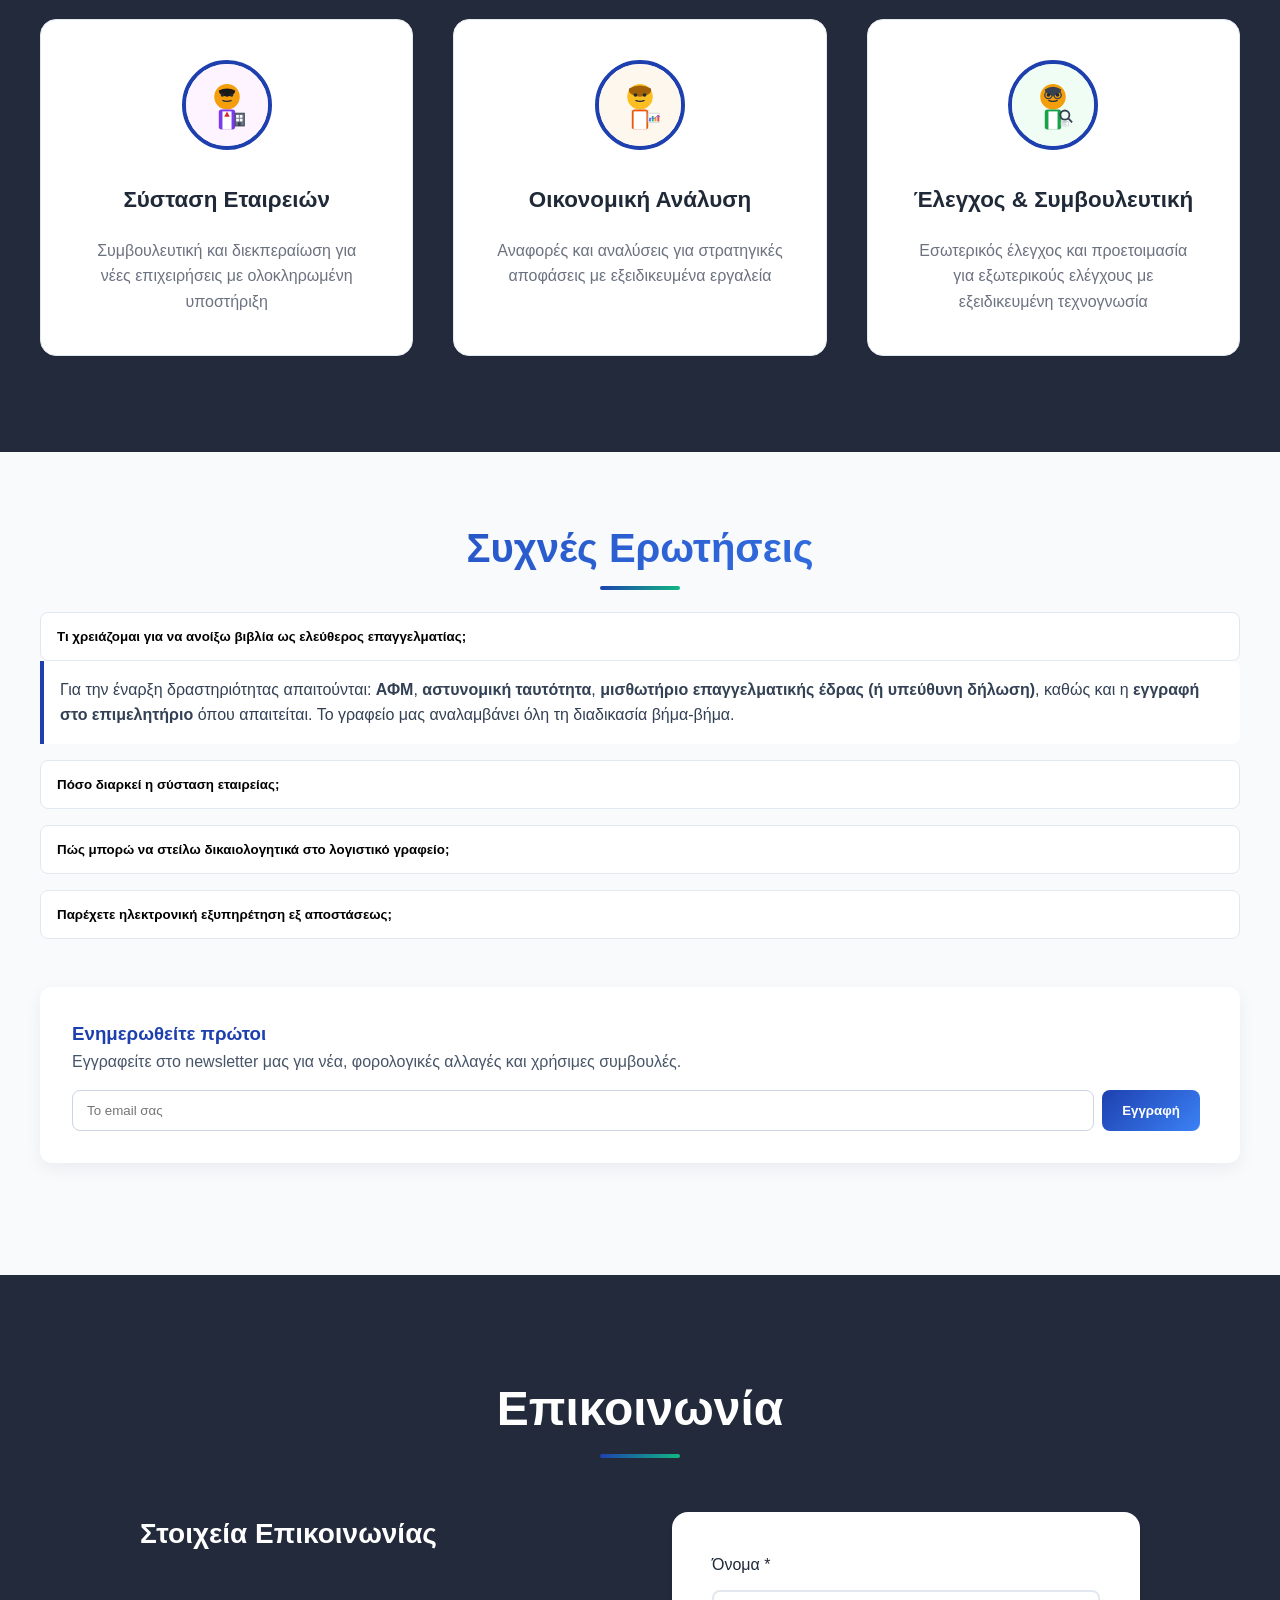
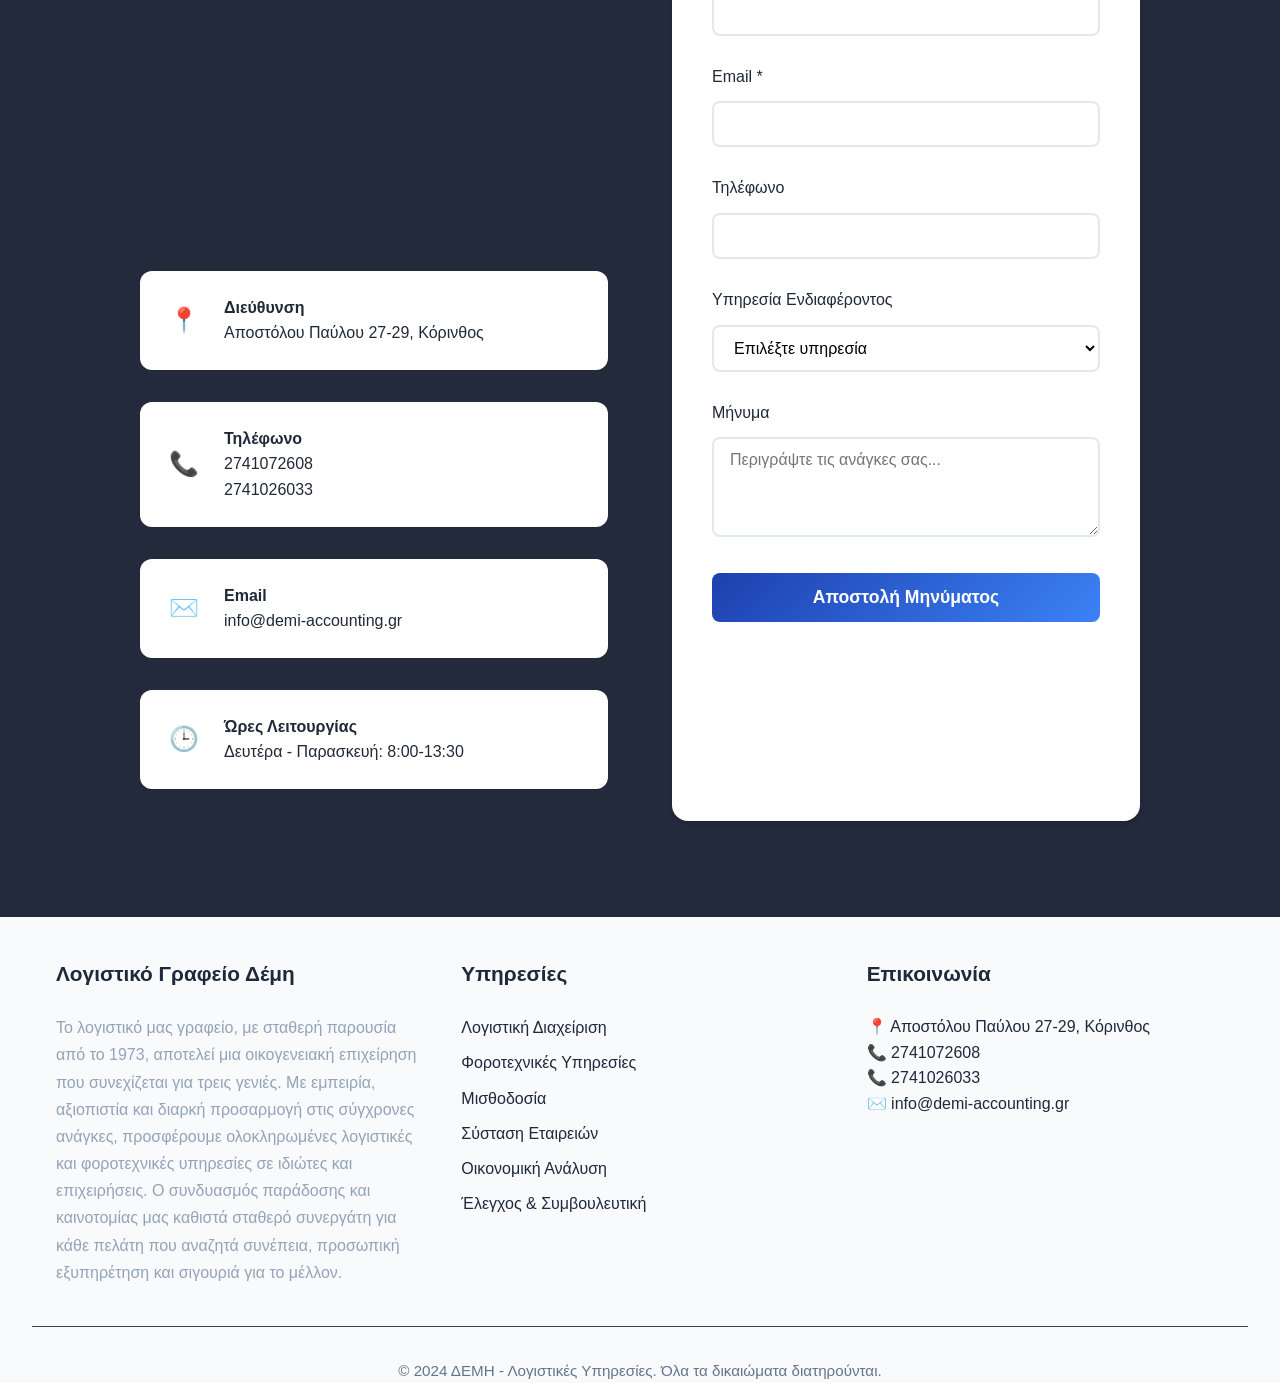
==== commit 910ee039: "Update greeting message from 'Hello' to 'Goodbye'" ====
--- a/index.html
+++ b/index.html
@@ -14,7 +14,7 @@
     <nav class="navbar" id="navbar">
         <div class="nav-container">
             <a href="#home" class="logo logo--spaced">
-                <img src="/Users/eirini/Downloads/Demi Simos.png" alt="Demi Accounting Logo" class="logo-image" loading="lazy">
+                <img src="Demi_Simos_1.png" alt="Demi Accounting Logo" class="logo-image" loading="lazy">
             </a>
             <ul class="nav-menu" id="nav-menu" style="flex:1; display:flex; justify-content:center; align-items:center; gap:2rem;">
                 <li><a href="#home">Αρχική</a></li>
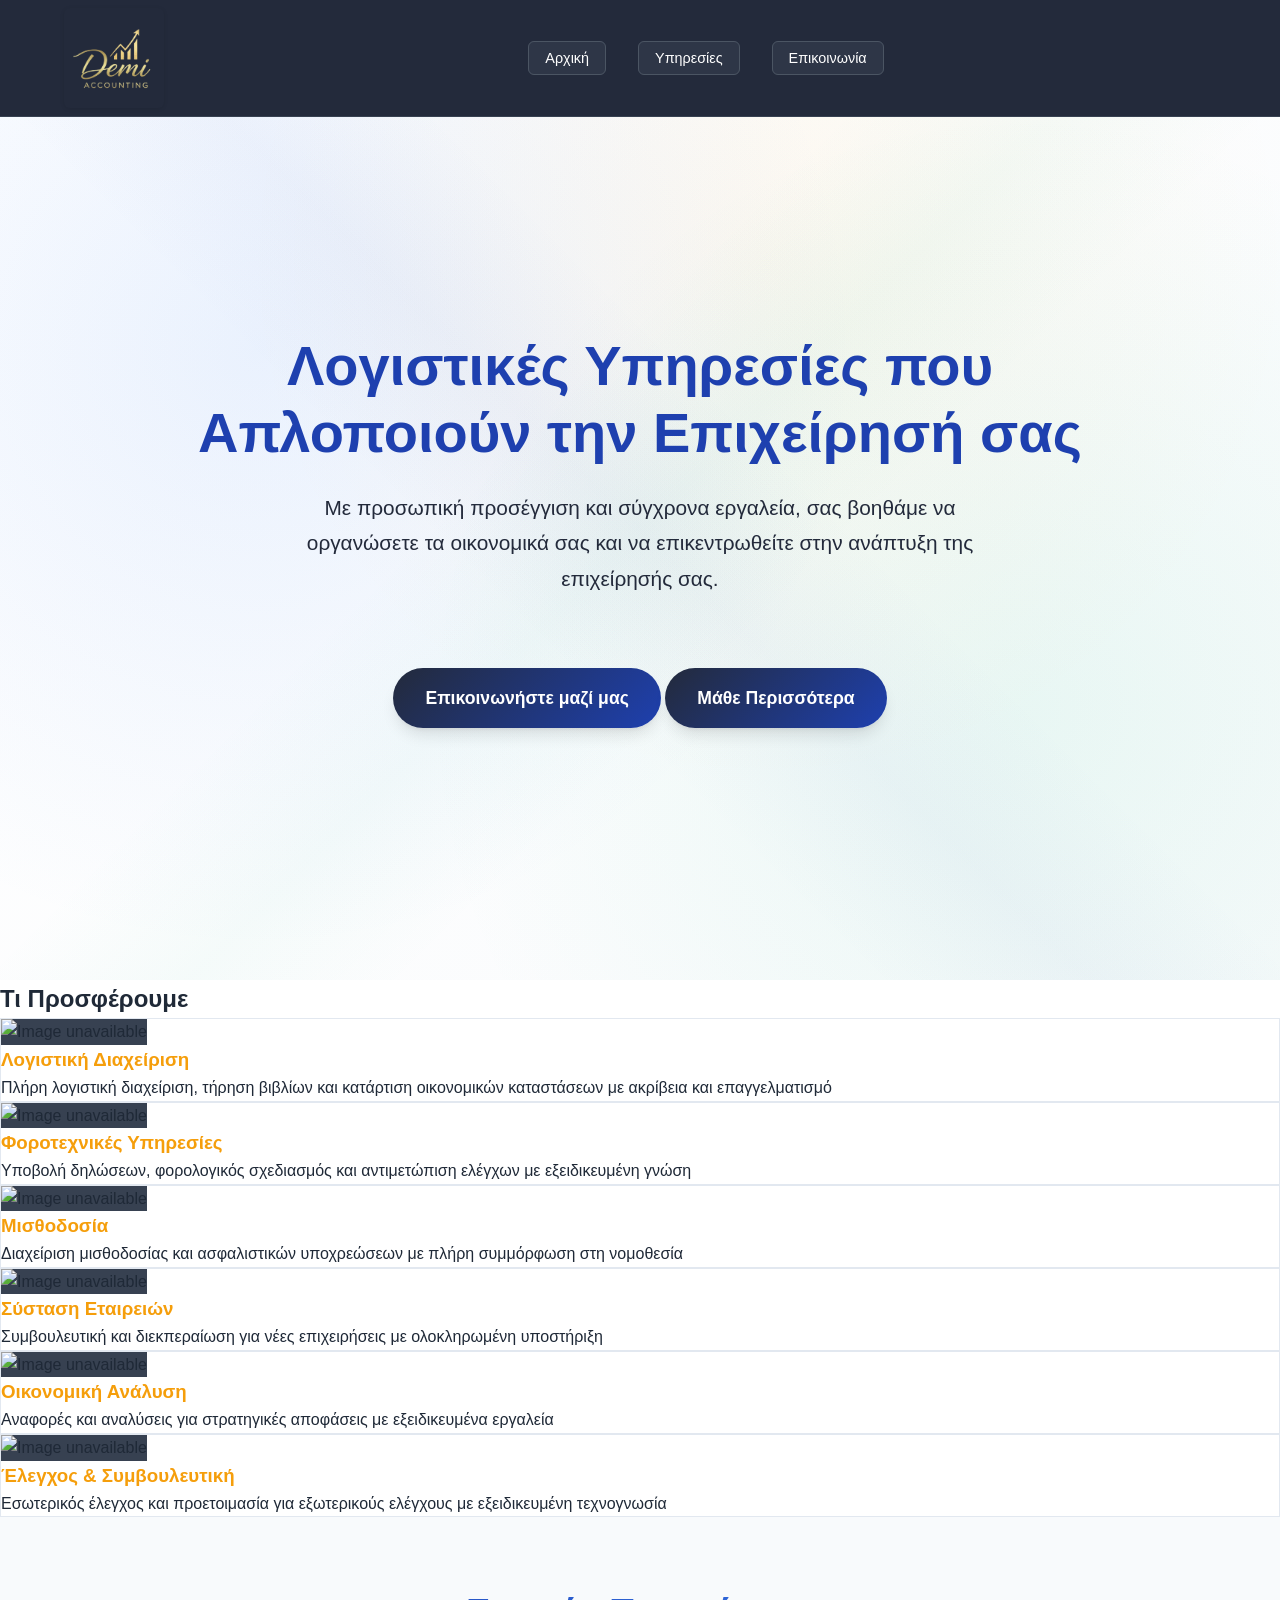
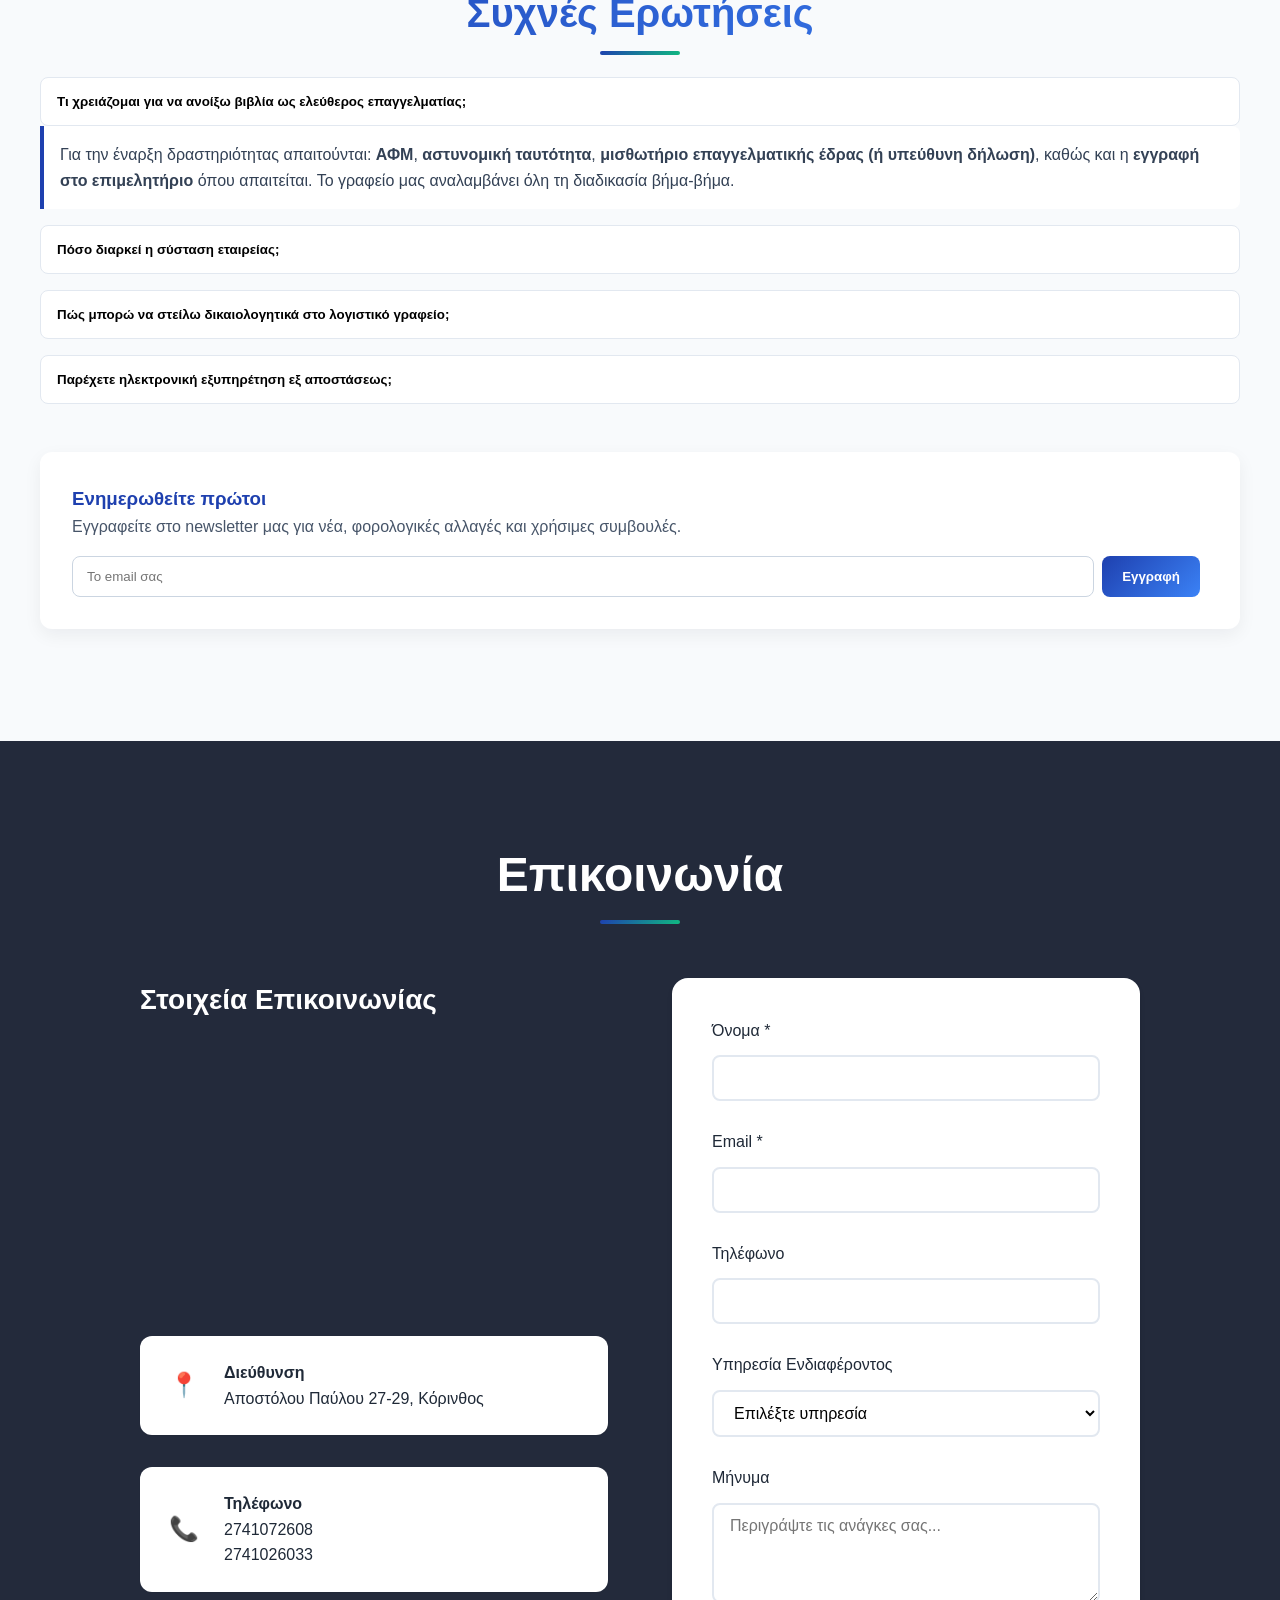
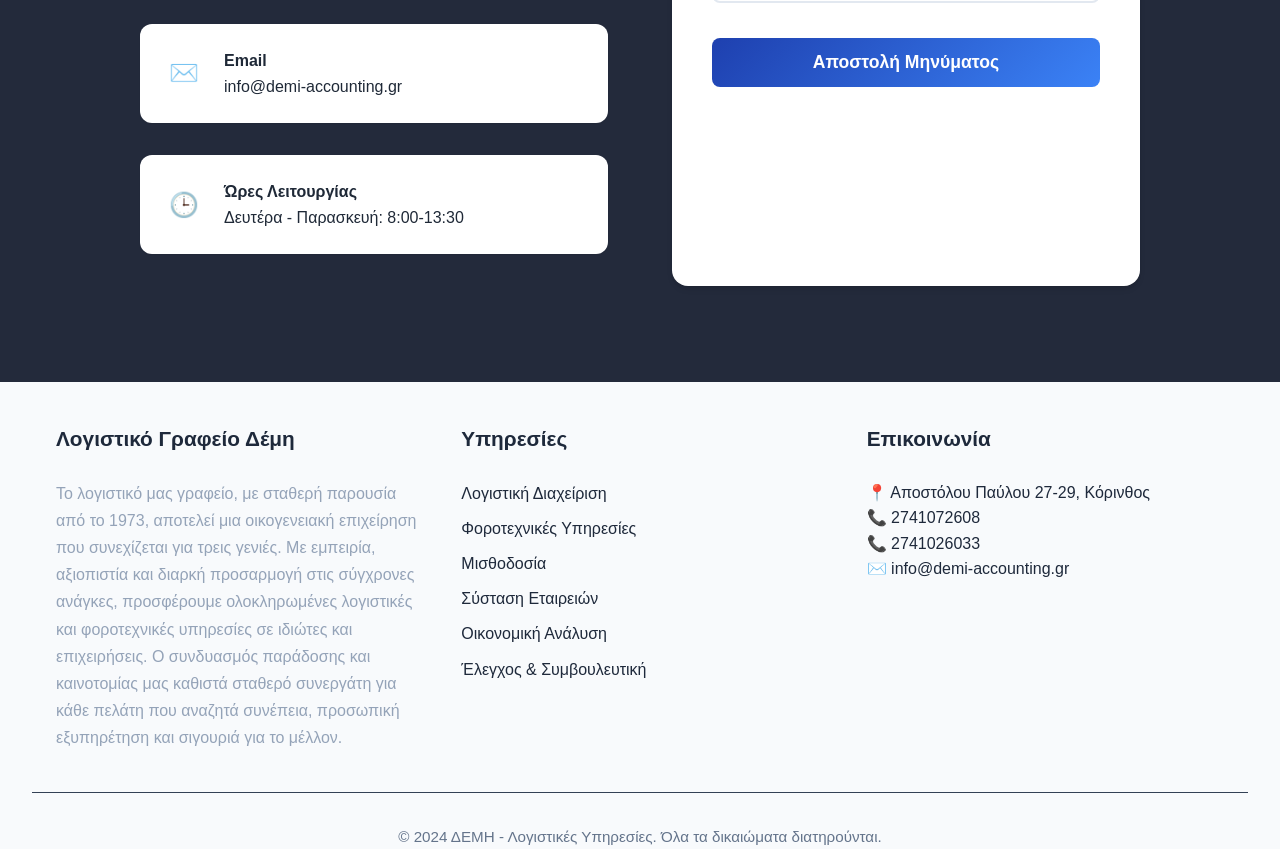
==== commit 54b0f743: "Update print statement from 'Hello' to 'Goodbye'" ====
--- a/index.html
+++ b/index.html
@@ -45,156 +45,38 @@
     </section>
 
     <!-- Services Section -->
-    <section id="services" class="services">
-        <div class="container">
-            <h2 class="section-title">Τι Προσφέρουμε</h2>
-            <div class="services-grid">
-                <div class="service-card">
-                    <div class="service-image">
-                        <svg width="80" height="80" viewBox="0 0 80 80" xmlns="http://www.w3.org/2000/svg" style="display: block; margin: 0 auto;">
-                            <!-- Professional woman with laptop -->
-                            <circle cx="40" cy="40" r="40" fill="#ecfdf5"/>
-                            <!-- Face -->
-                            <circle cx="40" cy="32" r="12" fill="#fbbf24"/>
-                            <!-- Hair -->
-                            <path d="M28 22 Q40 16 52 22 Q54 28 52 32 Q40 34 28 32 Q26 28 28 22" fill="#7c2d12"/>
-                            <!-- Eyes -->
-                            <circle cx="36" cy="30" r="1.5" fill="#1f2937"/>
-                            <circle cx="44" cy="30" r="1.5" fill="#1f2937"/>
-                            <!-- Smile -->
-                            <path d="M36 36 Q40 38 44 36" stroke="#1f2937" stroke-width="1" fill="none"/>
-                            <!-- Business attire -->
-                            <rect x="32" y="44" width="16" height="20" fill="#059669" rx="2"/>
-                            <!-- Blouse -->
-                            <rect x="34" y="46" width="12" height="18" fill="#ffffff"/>
-                            <!-- Laptop -->
-                            <rect x="26" y="52" width="12" height="8" fill="#374151" rx="1"/>
-                            <rect x="27" y="53" width="10" height="6" fill="#1f2937"/>
-                            <rect x="28" y="54" width="8" height="4" fill="#3b82f6"/>
-                            <!-- Money symbols -->
-                            <text x="50" y="52" font-family="Arial" font-size="8" fill="#10b981">€</text>
-                            <text x="52" y="58" font-family="Arial" font-size="6" fill="#10b981">$</text>
-                        </svg>
-                    </div>
-                    <h3>Λογιστική Διαχείριση</h3>
-                    <p>Πλήρη λογιστική διαχείριση, τήρηση βιβλίων και κατάρτιση οικονομικών καταστάσεων με ακρίβεια και επαγγελματισμό</p>
-                </div>
-                <div class="service-card">
-                    <div class="service-image">
-                        <svg width="90" height="90" viewBox="0 0 90 90" xmlns="http://www.w3.org/2000/svg">
-                            <circle cx="45" cy="45" r="45" fill="#fef3c7"/>
-                            <circle cx="45" cy="36" r="14" fill="#f59e0b"/>
-                            <path d="M33 27 Q45 22 57 27 Q57 32 45 34 Q33 32 33 27" fill="#451a03"/>
-                            <circle cx="40" cy="34" r="2" fill="#1f2937"/>
-                            <circle cx="50" cy="34" r="2" fill="#1f2937"/>
-                            <circle cx="40" cy="34" r="4" stroke="#374151" stroke-width="1.5" fill="none"/>
-                            <circle cx="50" cy="34" r="4" stroke="#374151" stroke-width="1.5" fill="none"/>
-                            <line x1="44" y1="34" x2="46" y2="34" stroke="#374151" stroke-width="1.5"/>
-                            <path d="M40 40 Q45 42 50 40" stroke="#1f2937" stroke-width="1.5" fill="none"/>
-                            <rect x="36" y="50" width="18" height="22" fill="#374151" rx="3"/>
-                            <polygon points="45,52 42,57 48,57" fill="#dc2626"/>
-                            <rect x="54" y="54" width="10" height="12" fill="#ffffff" stroke="#d1d5db"/>
-                            <line x1="56" y1="56" x2="62" y2="56" stroke="#6b7280" stroke-width="1"/>
-                            <line x1="56" y1="58" x2="62" y2="58" stroke="#6b7280" stroke-width="1"/>
-                            <line x1="56" y1="60" x2="62" y2="60" stroke="#6b7280" stroke-width="1"/>
-                        </svg>
-                    </div>
-                    <h3>Φοροτεχνικές Υπηρεσίες</h3>
-                    <p>Υποβολή δηλώσεων, φορολογικός σχεδιασμός και αντιμετώπιση ελέγχων με εξειδικευμένη γνώση</p>
-                </div>
-                <div class="service-card">
-                    <div class="service-image">
-                        <svg width="90" height="90" viewBox="0 0 90 90" xmlns="http://www.w3.org/2000/svg">
-                            <circle cx="45" cy="45" r="45" fill="#ecfdf5"/>
-                            <circle cx="45" cy="36" r="14" fill="#fbbf24"/>
-                            <path d="M31 25 Q45 18 59 25 Q61 32 59 36 Q45 38 31 36 Q29 32 31 25" fill="#7c2d12"/>
-                            <circle cx="40" cy="34" r="2" fill="#1f2937"/>
-                            <circle cx="50" cy="34" r="2" fill="#1f2937"/>
-                            <path d="M40 40 Q45 42 50 40" stroke="#1f2937" stroke-width="1.5" fill="none"/>
-                            <rect x="36" y="50" width="18" height="22" fill="#059669" rx="3"/>
-                            <rect x="38" y="52" width="14" height="20" fill="#ffffff"/>
-                            <rect x="29" y="58" width="14" height="10" fill="#374151" rx="2"/>
-                            <rect x="30" y="59" width="12" height="8" fill="#1f2937"/>
-                            <rect x="31" y="60" width="10" height="6" fill="#3b82f6"/>
-                            <text x="56" y="58" font-family="Arial" font-size="10" fill="#10b981">€</text>
-                            <text x="58" y="65" font-family="Arial" font-size="8" fill="#10b981">$</text>
-                        </svg>
-                    </div>
-                    <h3>Μισθοδοσία</h3>
-                    <p>Διαχείριση μισθοδοσίας και ασφαλιστικών υποχρεώσεων με πλήρη συμμόρφωση στη νομοθεσία</p>
-                </div>
-                <div class="service-card">
-                    <div class="service-image">
-                        <svg width="90" height="90" viewBox="0 0 90 90" xmlns="http://www.w3.org/2000/svg">
-                            <circle cx="45" cy="45" r="45" fill="#fdf4ff"/>
-                            <circle cx="45" cy="36" r="14" fill="#f59e0b"/>
-                            <path d="M36 29 Q45 25 54 29 Q54 34 45 36 Q36 34 36 29" fill="#1c1917"/>
-                            <circle cx="40" cy="34" r="2" fill="#1f2937"/>
-                            <circle cx="50" cy="34" r="2" fill="#1f2937"/>
-                            <path d="M40 40 Q45 42 50 40" stroke="#1f2937" stroke-width="1.5" fill="none"/>
-                            <rect x="36" y="50" width="18" height="22" fill="#7c3aed" rx="3"/>
-                            <rect x="40" y="52" width="10" height="20" fill="#ffffff"/>
-                            <polygon points="45,52 42,58 48,58" fill="#dc2626"/>
-                            <rect x="54" y="54" width="10" height="14" fill="#6b7280" stroke="#374151"/>
-                            <rect x="55" y="56" width="3" height="3" fill="#ffffff"/>
-                            <rect x="59" y="56" width="3" height="3" fill="#ffffff"/>
-                            <rect x="55" y="60" width="3" height="3" fill="#ffffff"/>
-                            <rect x="59" y="60" width="3" height="3" fill="#ffffff"/>
-                            <rect x="57" y="64" width="3" height="4" fill="#374151"/>
-                        </svg>
-                    </div>
-                    <h3>Σύσταση Εταιρειών</h3>
-                    <p>Συμβουλευτική και διεκπεραίωση για νέες επιχειρήσεις με ολοκληρωμένη υποστήριξη</p>
-                </div>
-                <div class="service-card">
-                    <div class="service-image">
-                        <svg width="90" height="90" viewBox="0 0 90 90" xmlns="http://www.w3.org/2000/svg">
-                            <circle cx="45" cy="45" r="45" fill="#fef7ed"/>
-                            <circle cx="45" cy="36" r="14" fill="#fbbf24"/>
-                            <path d="M33 27 Q45 20 57 27 Q59 34 45 36 Q31 34 33 27" fill="#a16207"/>
-                            <circle cx="40" cy="34" r="2" fill="#1f2937"/>
-                            <circle cx="50" cy="34" r="2" fill="#1f2937"/>
-                            <path d="M40 40 Q45 42 50 40" stroke="#1f2937" stroke-width="1.5" fill="none"/>
-                            <rect x="36" y="50" width="18" height="22" fill="#ea580c" rx="3"/>
-                            <rect x="38" y="52" width="14" height="20" fill="#ffffff"/>
-                            <rect x="54" y="54" width="12" height="10" fill="#ffffff" stroke="#d1d5db"/>
-                            <rect x="55" y="59" width="2" height="4" fill="#3b82f6"/>
-                            <rect x="58" y="57" width="2" height="6" fill="#10b981"/>
-                            <rect x="61" y="58" width="2" height="5" fill="#f59e0b"/>
-                            <rect x="64" y="56" width="2" height="7" fill="#ef4444"/>
-                            <polyline points="55,62 58,59 61,60 64,57 67,58" stroke="#8b5cf6" stroke-width="1" fill="none"/>
-                        </svg>
-                    </div>
-                    <h3>Οικονομική Ανάλυση</h3>
-                    <p>Αναφορές και αναλύσεις για στρατηγικές αποφάσεις με εξειδικευμένα εργαλεία</p>
-                </div>
-                <div class="service-card">
-                    <div class="service-image">
-                        <svg width="90" height="90" viewBox="0 0 90 90" xmlns="http://www.w3.org/2000/svg">
-                            <circle cx="45" cy="45" r="45" fill="#f0fdf4"/>
-                            <circle cx="45" cy="36" r="14" fill="#f59e0b"/>
-                            <path d="M36 28 Q45 22 54 28 Q54 33 45 35 Q36 33 36 28" fill="#374151"/>
-                            <circle cx="40" cy="34" r="2" fill="#1f2937"/>
-                            <circle cx="50" cy="34" r="2" fill="#1f2937"/>
-                            <circle cx="40" cy="34" r="4" stroke="#374151" stroke-width="1.5" fill="none"/>
-                            <circle cx="50" cy="34" r="4" stroke="#374151" stroke-width="1.5" fill="none"/>
-                            <line x1="44" y1="34" x2="46" y2="34" stroke="#374151" stroke-width="1.5"/>
-                            <path d="M40 40 Q45 42 50 40" stroke="#1f2937" stroke-width="1.5" fill="none"/>
-                            <rect x="36" y="50" width="18" height="22" fill="#16a34a" rx="3"/>
-                            <rect x="40" y="52" width="10" height="20" fill="#ffffff"/>
-                            <circle cx="58" cy="56" r="5" stroke="#374151" stroke-width="2" fill="none"/>
-                            <line x1="62" y1="60" x2="66" y2="64" stroke="#374151" stroke-width="2"/>
-                            <rect x="54" y="63" width="8" height="5" fill="#ffffff" stroke="#d1d5db"/>
-                            <line x1="55" y1="64" x2="60" y2="64" stroke="#6b7280" stroke-width="0.5"/>
-                            <line x1="55" y1="66" x2="60" y2="66" stroke="#6b7280" stroke-width="0.5"/>
-                        </svg>
-                    </div>
-                    <h3>Έλεγχος & Συμβουλευτική</h3>
-                    <p>Εσωτερικός έλεγχος και προετοιμασία για εξωτερικούς ελέγχους με εξειδικευμένη τεχνογνωσία</p>
-                </div>
-            </div>
-        </div>
-    </section>
+  <section id="services" class="py-16 px-10">
+   <div class="max-w-7xl mx-auto">
+    <h2 class="text-4xl font-bold text-center mb-12" style="color: var(--text-color);">Τι Προσφέρουμε</h2>
+    <div class="grid grid-cols-1 md:grid-cols-2 lg:grid-cols-3 gap-8">
+     <!-- Service Card 1 -->
+     <div class="p-6 rounded-lg flex flex-col items-center text-center" style="background: var(--button-bg); border: 1px solid var(--border-color);"><img src="https://via.placeholder.com/150x150?text=Service+1" alt="Service 1" class="w-32 h-32 object-cover rounded-full mb-4" loading="lazy" onerror="console.error('Service image failed to load:', this.src); this.style.background='#374151'; this.alt='Image unavailable';">
+      <h3 id="service-title-1" class="text-xl font-bold mb-3" style="color: var(--accent-color);">Λογιστική Διαχείριση</h3>
+      <p id="service-desc-1" class="text-sm leading-relaxed" style="color: var(--text-color);">Πλήρη λογιστική διαχείριση, τήρηση βιβλίων και κατάρτιση οικονομικών καταστάσεων με ακρίβεια και επαγγελματισμό</p>
+     </div><!-- Service Card 2 -->
+     <div class="p-6 rounded-lg flex flex-col items-center text-center" style="background: var(--button-bg); border: 1px solid var(--border-color);"><img src="https://via.placeholder.com/150x150?text=Service+2" alt="Service 2" class="w-32 h-32 object-cover rounded-full mb-4" loading="lazy" onerror="console.error('Service image failed to load:', this.src); this.style.background='#374151'; this.alt='Image unavailable';">
+      <h3 id="service-title-2" class="text-xl font-bold mb-3" style="color: var(--accent-color);">Φοροτεχνικές Υπηρεσίες</h3>
+      <p id="service-desc-2" class="text-sm leading-relaxed" style="color: var(--text-color);">Υποβολή δηλώσεων, φορολογικός σχεδιασμός και αντιμετώπιση ελέγχων με εξειδικευμένη γνώση</p>
+     </div><!-- Service Card 3 -->
+     <div class="p-6 rounded-lg flex flex-col items-center text-center" style="background: var(--button-bg); border: 1px solid var(--border-color);"><img src="https://via.placeholder.com/150x150?text=Service+3" alt="Service 3" class="w-32 h-32 object-cover rounded-full mb-4" loading="lazy" onerror="console.error('Service image failed to load:', this.src); this.style.background='#374151'; this.alt='Image unavailable';">
+      <h3 id="service-title-3" class="text-xl font-bold mb-3" style="color: var(--accent-color);">Μισθοδοσία</h3>
+      <p id="service-desc-3" class="text-sm leading-relaxed" style="color: var(--text-color);">Διαχείριση μισθοδοσίας και ασφαλιστικών υποχρεώσεων με πλήρη συμμόρφωση στη νομοθεσία</p>
+     </div><!-- Service Card 4 -->
+     <div class="p-6 rounded-lg flex flex-col items-center text-center" style="background: var(--button-bg); border: 1px solid var(--border-color);"><img src="https://via.placeholder.com/150x150?text=Service+4" alt="Service 4" class="w-32 h-32 object-cover rounded-full mb-4" loading="lazy" onerror="console.error('Service image failed to load:', this.src); this.style.background='#374151'; this.alt='Image unavailable';">
+      <h3 id="service-title-4" class="text-xl font-bold mb-3" style="color: var(--accent-color);">Σύσταση Εταιρειών</h3>
+      <p id="service-desc-4" class="text-sm leading-relaxed" style="color: var(--text-color);">Συμβουλευτική και διεκπεραίωση για νέες επιχειρήσεις με ολοκληρωμένη υποστήριξη</p>
+     </div><!-- Service Card 5 -->
+     <div class="p-6 rounded-lg flex flex-col items-center text-center" style="background: var(--button-bg); border: 1px solid var(--border-color);"><img src="https://via.placeholder.com/150x150?text=Service+5" alt="Service 5" class="w-32 h-32 object-cover rounded-full mb-4" loading="lazy" onerror="console.error('Service image failed to load:', this.src); this.style.background='#374151'; this.alt='Image unavailable';">
+      <h3 id="service-title-5" class="text-xl font-bold mb-3" style="color: var(--accent-color);">Οικονομική Ανάλυση</h3>
+      <p id="service-desc-5" class="text-sm leading-relaxed" style="color: var(--text-color);">Αναφορές και αναλύσεις για στρατηγικές αποφάσεις με εξειδικευμένα εργαλεία</p>
+     </div><!-- Service Card 6 -->
+     <div class="p-6 rounded-lg flex flex-col items-center text-center" style="background: var(--button-bg); border: 1px solid var(--border-color);"><img src="https://via.placeholder.com/150x150?text=Service+6" alt="Service 6" class="w-32 h-32 object-cover rounded-full mb-4" loading="lazy" onerror="console.error('Service image failed to load:', this.src); this.style.background='#374151'; this.alt='Image unavailable';">
+      <h3 id="service-title-6" class="text-xl font-bold mb-3" style="color: var(--accent-color);">Έλεγχος &amp; Συμβουλευτική</h3>
+      <p id="service-desc-6" class="text-sm leading-relaxed" style="color: var(--text-color);">Εσωτερικός έλεγχος και προετοιμασία για εξωτερικούς ελέγχους με εξειδικευμένη τεχνογνωσία</p>
+     </div>
+    </div>
+   </div>
+  </section>
 
     <!-- Contact Section -->
 <!-- ========== START: DEMI - FAQ + Map + Newsletter ========== -->
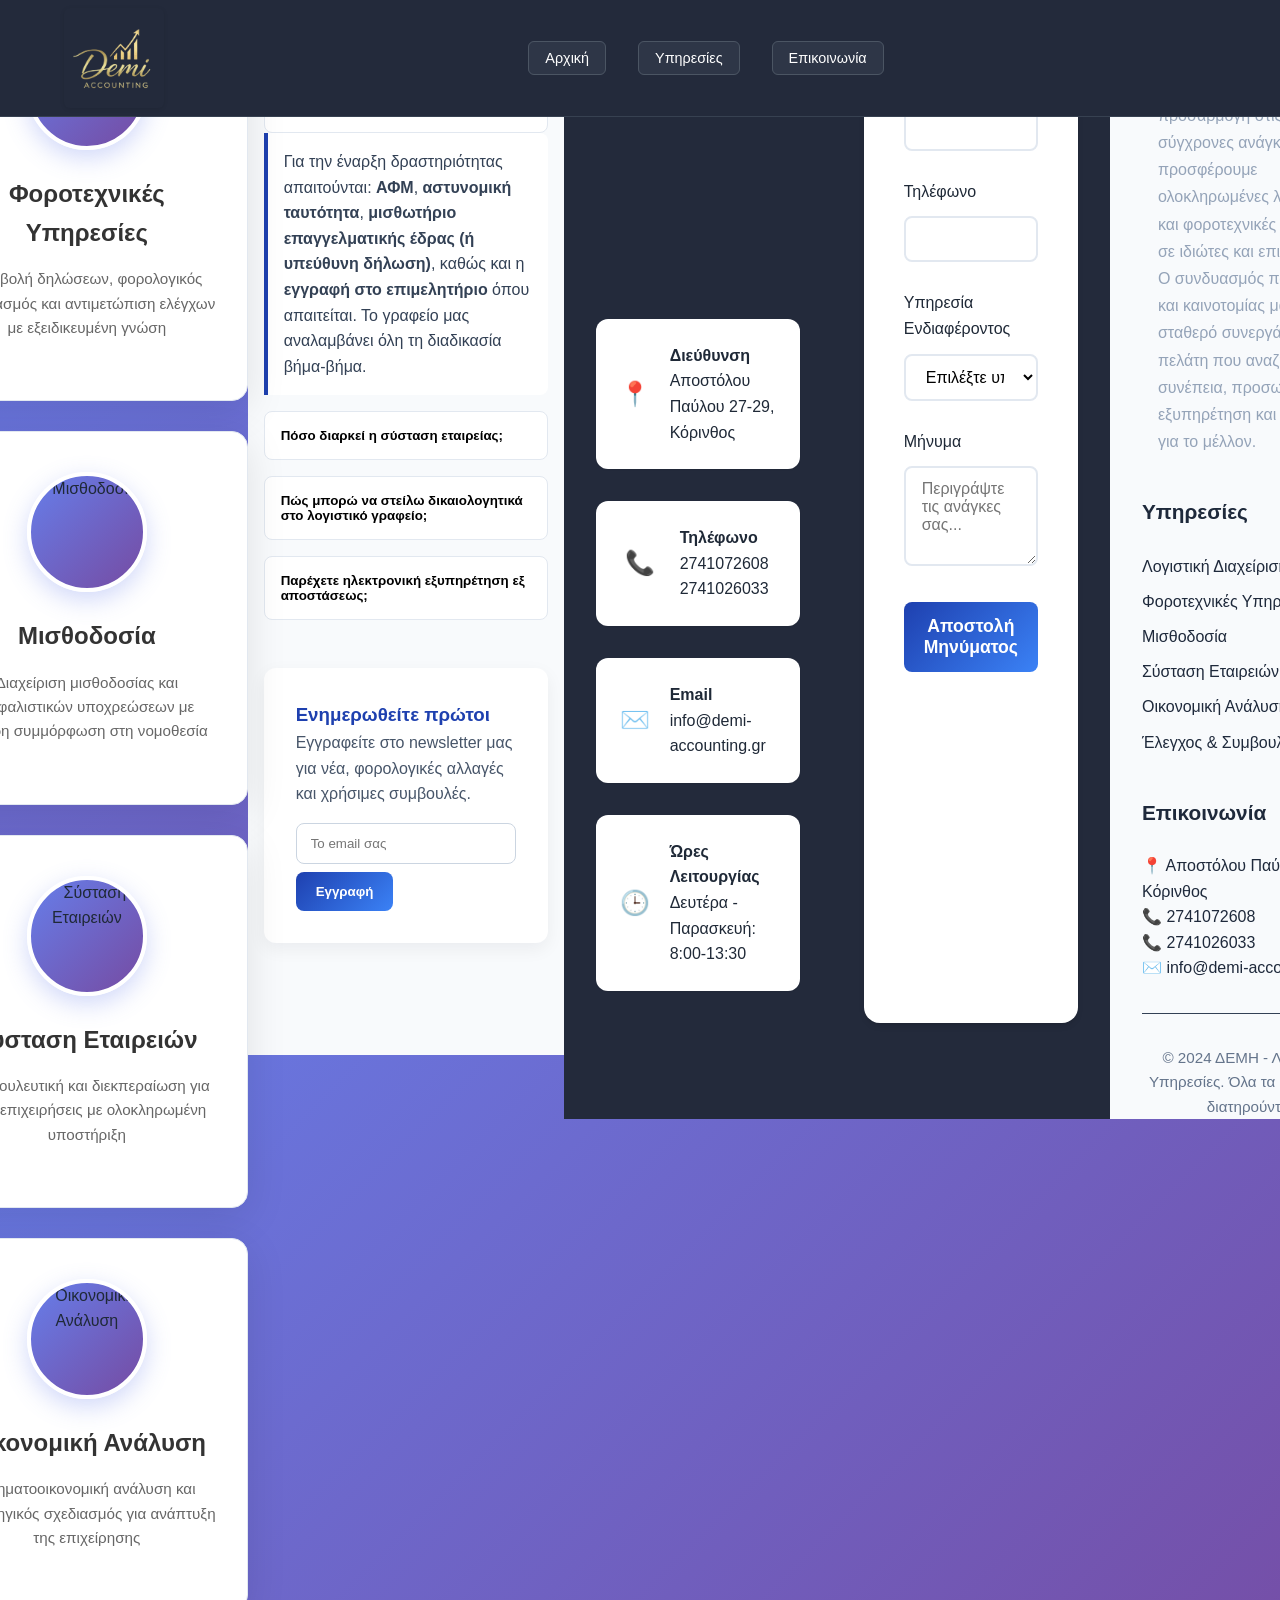
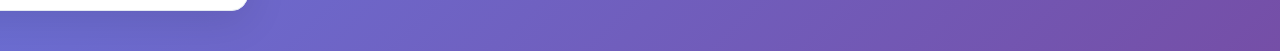
==== commit 29a75131: "Update print statement from 'Hello' to 'Goodbye'" ====
--- a/index.html
+++ b/index.html
@@ -45,39 +45,44 @@
     </section>
 
     <!-- Services Section -->
-  <section id="services" class="py-16 px-10">
-   <div class="max-w-7xl mx-auto">
-    <h2 class="text-4xl font-bold text-center mb-12" style="color: var(--text-color);">Τι Προσφέρουμε</h2>
-    <div class="grid grid-cols-1 md:grid-cols-2 lg:grid-cols-3 gap-8">
-     <!-- Service Card 1 -->
-     <div class="p-6 rounded-lg flex flex-col items-center text-center" style="background: var(--button-bg); border: 1px solid var(--border-color);"><img src="https://via.placeholder.com/150x150?text=Service+1" alt="Service 1" class="w-32 h-32 object-cover rounded-full mb-4" loading="lazy" onerror="console.error('Service image failed to load:', this.src); this.style.background='#374151'; this.alt='Image unavailable';">
-      <h3 id="service-title-1" class="text-xl font-bold mb-3" style="color: var(--accent-color);">Λογιστική Διαχείριση</h3>
-      <p id="service-desc-1" class="text-sm leading-relaxed" style="color: var(--text-color);">Πλήρη λογιστική διαχείριση, τήρηση βιβλίων και κατάρτιση οικονομικών καταστάσεων με ακρίβεια και επαγγελματισμό</p>
-     </div><!-- Service Card 2 -->
-     <div class="p-6 rounded-lg flex flex-col items-center text-center" style="background: var(--button-bg); border: 1px solid var(--border-color);"><img src="https://via.placeholder.com/150x150?text=Service+2" alt="Service 2" class="w-32 h-32 object-cover rounded-full mb-4" loading="lazy" onerror="console.error('Service image failed to load:', this.src); this.style.background='#374151'; this.alt='Image unavailable';">
-      <h3 id="service-title-2" class="text-xl font-bold mb-3" style="color: var(--accent-color);">Φοροτεχνικές Υπηρεσίες</h3>
-      <p id="service-desc-2" class="text-sm leading-relaxed" style="color: var(--text-color);">Υποβολή δηλώσεων, φορολογικός σχεδιασμός και αντιμετώπιση ελέγχων με εξειδικευμένη γνώση</p>
-     </div><!-- Service Card 3 -->
-     <div class="p-6 rounded-lg flex flex-col items-center text-center" style="background: var(--button-bg); border: 1px solid var(--border-color);"><img src="https://via.placeholder.com/150x150?text=Service+3" alt="Service 3" class="w-32 h-32 object-cover rounded-full mb-4" loading="lazy" onerror="console.error('Service image failed to load:', this.src); this.style.background='#374151'; this.alt='Image unavailable';">
-      <h3 id="service-title-3" class="text-xl font-bold mb-3" style="color: var(--accent-color);">Μισθοδοσία</h3>
-      <p id="service-desc-3" class="text-sm leading-relaxed" style="color: var(--text-color);">Διαχείριση μισθοδοσίας και ασφαλιστικών υποχρεώσεων με πλήρη συμμόρφωση στη νομοθεσία</p>
-     </div><!-- Service Card 4 -->
-     <div class="p-6 rounded-lg flex flex-col items-center text-center" style="background: var(--button-bg); border: 1px solid var(--border-color);"><img src="https://via.placeholder.com/150x150?text=Service+4" alt="Service 4" class="w-32 h-32 object-cover rounded-full mb-4" loading="lazy" onerror="console.error('Service image failed to load:', this.src); this.style.background='#374151'; this.alt='Image unavailable';">
-      <h3 id="service-title-4" class="text-xl font-bold mb-3" style="color: var(--accent-color);">Σύσταση Εταιρειών</h3>
-      <p id="service-desc-4" class="text-sm leading-relaxed" style="color: var(--text-color);">Συμβουλευτική και διεκπεραίωση για νέες επιχειρήσεις με ολοκληρωμένη υποστήριξη</p>
-     </div><!-- Service Card 5 -->
-     <div class="p-6 rounded-lg flex flex-col items-center text-center" style="background: var(--button-bg); border: 1px solid var(--border-color);"><img src="https://via.placeholder.com/150x150?text=Service+5" alt="Service 5" class="w-32 h-32 object-cover rounded-full mb-4" loading="lazy" onerror="console.error('Service image failed to load:', this.src); this.style.background='#374151'; this.alt='Image unavailable';">
-      <h3 id="service-title-5" class="text-xl font-bold mb-3" style="color: var(--accent-color);">Οικονομική Ανάλυση</h3>
-      <p id="service-desc-5" class="text-sm leading-relaxed" style="color: var(--text-color);">Αναφορές και αναλύσεις για στρατηγικές αποφάσεις με εξειδικευμένα εργαλεία</p>
-     </div><!-- Service Card 6 -->
-     <div class="p-6 rounded-lg flex flex-col items-center text-center" style="background: var(--button-bg); border: 1px solid var(--border-color);"><img src="https://via.placeholder.com/150x150?text=Service+6" alt="Service 6" class="w-32 h-32 object-cover rounded-full mb-4" loading="lazy" onerror="console.error('Service image failed to load:', this.src); this.style.background='#374151'; this.alt='Image unavailable';">
-      <h3 id="service-title-6" class="text-xl font-bold mb-3" style="color: var(--accent-color);">Έλεγχος &amp; Συμβουλευτική</h3>
-      <p id="service-desc-6" class="text-sm leading-relaxed" style="color: var(--text-color);">Εσωτερικός έλεγχος και προετοιμασία για εξωτερικούς ελέγχους με εξειδικευμένη τεχνογνωσία</p>
+  <div class="services-container">
+   <div class="services-header">
+    <h2>Τι Προσφέρουμε</h2>
+    <p>Ολοκληρωμένες λογιστικές και φοροτεχνικές υπηρεσίες για την ανάπτυξη της επιχείρησής σας</p>
+   </div>
+   <div class="services-grid"><!-- Service 1 -->
+    <div class="service-card">
+     <div class="icon-wrapper"><img src="service-1.jpg" alt="Λογιστική Διαχείριση" loading="lazy">
      </div>
+     <h3>Λογιστική Διαχείριση</h3>
+     <p>Πλήρη λογιστική διαχείριση, τήρηση βιβλίων και κατάρτιση οικονομικών καταστάσεων με ακρίβεια και επαγγελματισμό</p>
+    </div><!-- Service 2 -->
+    <div class="service-card">
+     <div class="icon-wrapper"><img src="service-2.jpg" alt="Φοροτεχνικές Υπηρεσίες" loading="lazy">
+     </div>
+     <h3>Φοροτεχνικές Υπηρεσίες</h3>
+     <p>Υποβολή δηλώσεων, φορολογικός σχεδιασμός και αντιμετώπιση ελέγχων με εξειδικευμένη γνώση</p>
+    </div><!-- Service 3 -->
+    <div class="service-card">
+     <div class="icon-wrapper"><img src="service-3.jpg" alt="Μισθοδοσία" loading="lazy">
+     </div>
+     <h3>Μισθοδοσία</h3>
+     <p>Διαχείριση μισθοδοσίας και ασφαλιστικών υποχρεώσεων με πλήρη συμμόρφωση στη νομοθεσία</p>
+    </div><!-- Service 4 -->
+    <div class="service-card">
+     <div class="icon-wrapper"><img src="service-4.jpg" alt="Σύσταση Εταιρειών" loading="lazy">
+     </div>
+     <h3>Σύσταση Εταιρειών</h3>
+     <p>Συμβουλευτική και διεκπεραίωση για νέες επιχειρήσεις με ολοκληρωμένη υποστήριξη</p>
+    </div><!-- Service 5 -->
+    <div class="service-card">
+     <div class="icon-wrapper"><img src="service-5.jpg" alt="Οικονομική Ανάλυση" loading="lazy">
+     </div>
+     <h3>Οικονομική Ανάλυση</h3>
+     <p>Χρηματοοικονομική ανάλυση και στρατηγικός σχεδιασμός για ανάπτυξη της επιχείρησης</p>
     </div>
    </div>
-  </section>
-
+  </div>
     <!-- Contact Section -->
 <!-- ========== START: DEMI - FAQ + Map + Newsletter ========== -->
 <div class="section-separator"></div>
--- a/index.css
+++ b/index.css
@@ -278,113 +278,46 @@
         }
 
         /* Services Section */
-        .services {
-            padding: 6rem 2rem;
-            background: #232a3b;
-        }
-
-        .container {
-            max-width: 1200px;
-            margin: 0 auto;
-        }
-
-        .section-title {
-            text-align: center;
-            font-size: clamp(2rem, 4vw, 3rem);
-            margin-bottom: 4rem;
-            color: #ffffff;
-            font-weight: 700;
-            position: relative;
-        }
-
-        .contact .section-title {
-            color: #ffffff;
-        }
-
-        .section-title::after {
-            content: '';
-            position: absolute;
-            bottom: -10px;
-            left: 50%;
-            transform: translateX(-50%);
-            width: 80px;
-            height: 4px;
-            background: linear-gradient(135deg, var(--primary-color) 0%, var(--secondary-color) 100%);
-            border-radius: 2px;
-        }
-
-        .services-grid {
-            display: grid;
-            grid-template-columns: repeat(auto-fit, minmax(320px, 1fr));
-            gap: 2.5rem;
-        }
-
-        .service-card {
-            background: #ffffff;
-            padding: 2.5rem;
-            border-radius: 16px;
-            text-align: center;
-            transition: all 0.4s ease;
-            border: 1px solid #e2e8f0;
-            position: relative;
-            overflow: hidden;
-            box-shadow: 0 1px 2px 0 rgb(0 0 0 / 0.05);
-        }
-
-        .service-card::before {
-            content: '';
-            position: absolute;
-            top: 0;
-            left: 0;
-            width: 100%;
-            height: 4px;
-            background: linear-gradient(135deg, #1e40af 0%, #10b981 100%);
-            transform: scaleX(0);
-            transition: transform 0.3s ease;
-        }
-
-        .service-card:hover::before {
-            transform: scaleX(1);
-        }
-
-        .service-card:hover {
-            transform: translateY(-8px);
-            box-shadow: 0 20px 25px -5px rgb(0 0 0 / 0.1), 0 8px 10px -6px rgb(0 0 0 / 0.1);
-            border-color: #3b82f6;
-        }
-
-        .service-image {
-            width: 90px;
-            height: 90px;
-            margin: 0 auto 2rem;
-            border-radius: 50%;
-            overflow: visible;
-            border: 4px solid #1e40af;
-            background: #ffffff;
-            transition: all 0.3s ease;
-            display: flex;
-            align-items: center;
-            justify-content: center;
-            font-size: 2.5rem;
-        }
-
-        .service-card:hover .service-image {
-            border-color: #10b981;
-            transform: scale(1.1);
-        }
-
-        .service-card h3 {
-            font-size: 1.4rem;
-            margin-bottom: 1.25rem;
-            color: #1f2937;
-            font-weight: 600;
-        }
-
-        .service-card p {
-            color: #6b7280;
-            font-size: 1rem;
-            line-height: 1.6;
-        }
+       .service-card {
+    padding: 1.5rem;
+    border-radius: 0.5rem;
+    display: flex;
+    flex-direction: column;
+    align-items: center;
+    text-align: center;
+    background: var(--button-bg);
+    border: 1px solid var(--border-color);
+    transition: transform 0.3s ease;
+}
+
+.service-card:hover {
+    transform: translateY(-5px);
+}
+
+.service-img {
+    width: 8rem;
+    height: 8rem;
+    object-cover: cover;
+    border-radius: 9999px;
+    margin-bottom: 1rem;
+}
+
+.service-h3 {
+    font-size: 1.25rem;
+    font-weight: 700;
+    margin-bottom: 0.75rem;
+    color: var(--accent-color);
+}
+
+.service-p {
+    font-size: 0.875rem;
+    line-height: 1.625;
+    color: var(--text-color);
+}
+
+.section-title {
+    color: var(--text-color);
+}
 
         /* Contact Section */
         .contact {
@@ -842,6 +775,10 @@
             }
         }
 
+
+<style>body { box-sizing: border-box; }</style>
+  <script src="https://cdn.jsdelivr.net/npm/lucide@0.263.0/dist/umd/lucide.min.js" type="text/javascript"></script>
+  <script src="/_sdk/data_sdk.js" type="text/javascript"></script>
         /* Focus styles for better accessibility */
         button:focus,
         input:focus,
@@ -858,3 +795,231 @@
         .hidden-field{position:absolute;left:-10000px;top:auto;opacity:0}
         .nav-menu{flex:1;display:flex;justify-content:center;align-items:center;gap:2rem}
         .hero .cta-button{margin-top:2rem;display:inline-block}
+
+<style>
+    * { font-family: 'Inter', sans-serif; }
+    html, body { margin: 0; padding: 0; height: 100%; width: 100%; }
+    #main-nav { background: var(--bg-color); box-shadow: 0 2px 8px rgba(0,0,0,0.15); }
+    .brand-text { font-size: 1.4rem; font-weight: 700; letter-spacing: -0.02em; color: var(--text-color); }
+    .nav-button {
+      border: 2px solid var(--border-color);
+      background: var(--button-bg);
+      color: var(--text-color);
+      padding: 0.6rem 1.5rem;
+      border-radius: 0.5rem;
+      font-size: 0.75rem;
+      font-weight: 700;
+      text-transform: uppercase;
+      letter-spacing: 0.08em;
+      text-decoration: none;
+      cursor: pointer;
+      transition: all 0.2s ease;
+    }
+    .nav-button:hover { background: var(--button-hover); }
+    .nav-button.active { background: var(--accent-color); border-color: var(--accent-color); color: #fff; }
+
+<style>
+        * {
+            margin: 0;
+            padding: 0;
+            box-sizing: border-box;
+        }
+
+        html, body {
+            width: 100%;
+            height: 100%;
+            font-family: 'Segoe UI', Tahoma, Geneva, Verdana, sans-serif;
+        }
+
+        body {
+            background: linear-gradient(135deg, #667eea 0%, #764ba2 100%);
+            min-height: 100vh;
+            display: flex;
+            align-items: center;
+            justify-content: center;
+            padding: 40px 20px;
+        }
+
+        .services-container {
+            max-width: 1200px;
+            width: 100%;
+        }
+
+        .services-header {
+            text-align: center;
+            margin-bottom: 60px;
+            animation: slideDown 0.8s ease-out;
+        }
+
+        .services-header h2 {
+            font-size: 3rem;
+            color: white;
+            font-weight: 700;
+            margin-bottom: 15px;
+            text-shadow: 0 2px 10px rgba(0, 0, 0, 0.1);
+        }
+
+        .services-header p {
+            font-size: 1.1rem;
+            color: rgba(255, 255, 255, 0.9);
+            max-width: 500px;
+            margin: 0 auto;
+        }
+
+        .services-grid {
+            display: grid;
+            grid-template-columns: repeat(auto-fit, minmax(300px, 1fr));
+            gap: 30px;
+            margin-bottom: 40px;
+        }
+
+        .service-card {
+            background: white;
+            border-radius: 16px;
+            padding: 40px 30px;
+            text-align: center;
+            box-shadow: 0 10px 40px rgba(0, 0, 0, 0.1);
+            transition: all 0.4s cubic-bezier(0.175, 0.885, 0.32, 1.275);
+            position: relative;
+            overflow: hidden;
+            animation: fadeInUp 0.6s ease-out forwards;
+            opacity: 0;
+        }
+
+        .service-card:nth-child(1) { animation-delay: 0.1s; }
+        .service-card:nth-child(2) { animation-delay: 0.2s; }
+        .service-card:nth-child(3) { animation-delay: 0.3s; }
+        .service-card:nth-child(4) { animation-delay: 0.4s; }
+        .service-card:nth-child(5) { animation-delay: 0.5s; }
+
+        .service-card::before {
+            content: '';
+            position: absolute;
+            top: 0;
+            left: -100%;
+            width: 100%;
+            height: 4px;
+            background: linear-gradient(90deg, #667eea, #764ba2);
+            transition: left 0.4s ease-out;
+        }
+
+        .service-card:hover {
+            transform: translateY(-15px);
+            box-shadow: 0 20px 60px rgba(102, 126, 234, 0.3);
+        }
+
+        .service-card:hover::before {
+            left: 0;
+        }
+
+        .icon-wrapper {
+            width: 120px;
+            height: 120px;
+            margin: 0 auto 25px;
+            background: linear-gradient(135deg, #667eea 0%, #764ba2 100%);
+            border-radius: 50%;
+            display: flex;
+            align-items: center;
+            justify-content: center;
+            transition: all 0.4s ease-out;
+            box-shadow: 0 8px 25px rgba(102, 126, 234, 0.3);
+            overflow: hidden;
+            border: 4px solid white;
+        }
+
+        .icon-wrapper img {
+            width: 100%;
+            height: 100%;
+            object-fit: cover;
+            display: block;
+        }
+
+        .service-card:hover .icon-wrapper {
+            transform: scale(1.1);
+            box-shadow: 0 12px 35px rgba(102, 126, 234, 0.4);
+        }
+
+        .icon-wrapper i {
+            color: white;
+            width: 40px;
+            height: 40px;
+        }
+
+        .service-card h3 {
+            font-size: 1.5rem;
+            color: #333;
+            margin-bottom: 15px;
+            font-weight: 600;
+        }
+
+        .service-card p {
+            font-size: 0.95rem;
+            color: #666;
+            line-height: 1.6;
+            margin-bottom: 20px;
+        }
+
+        .service-link {
+            display: inline-block;
+            color: #667eea;
+            text-decoration: none;
+            font-weight: 600;
+            font-size: 0.9rem;
+            transition: all 0.3s ease;
+            position: relative;
+            padding-bottom: 5px;
+        }
+
+        .service-link::after {
+            content: '';
+            position: absolute;
+            bottom: 0;
+            left: 0;
+            width: 0;
+            height: 2px;
+            background: linear-gradient(90deg, #667eea, #764ba2);
+            transition: width 0.3s ease;
+        }
+
+        .service-card:hover .service-link::after {
+            width: 100%;
+        }
+
+        @keyframes slideDown {
+            from {
+                opacity: 0;
+                transform: translateY(-30px);
+            }
+            to {
+                opacity: 1;
+                transform: translateY(0);
+            }
+        }
+
+        @keyframes fadeInUp {
+            from {
+                opacity: 0;
+                transform: translateY(40px);
+            }
+            to {
+                opacity: 1;
+                transform: translateY(0);
+            }
+        }
+
+        @media (max-width: 768px) {
+            .services-header h2 {
+                font-size: 2rem;
+            }
+
+            .services-grid {
+                grid-template-columns: 1fr;
+                gap: 20px;
+            }
+
+            .service-card {
+                padding: 30px 20px;
+            }
+        }
+    </style>
+  </style>
